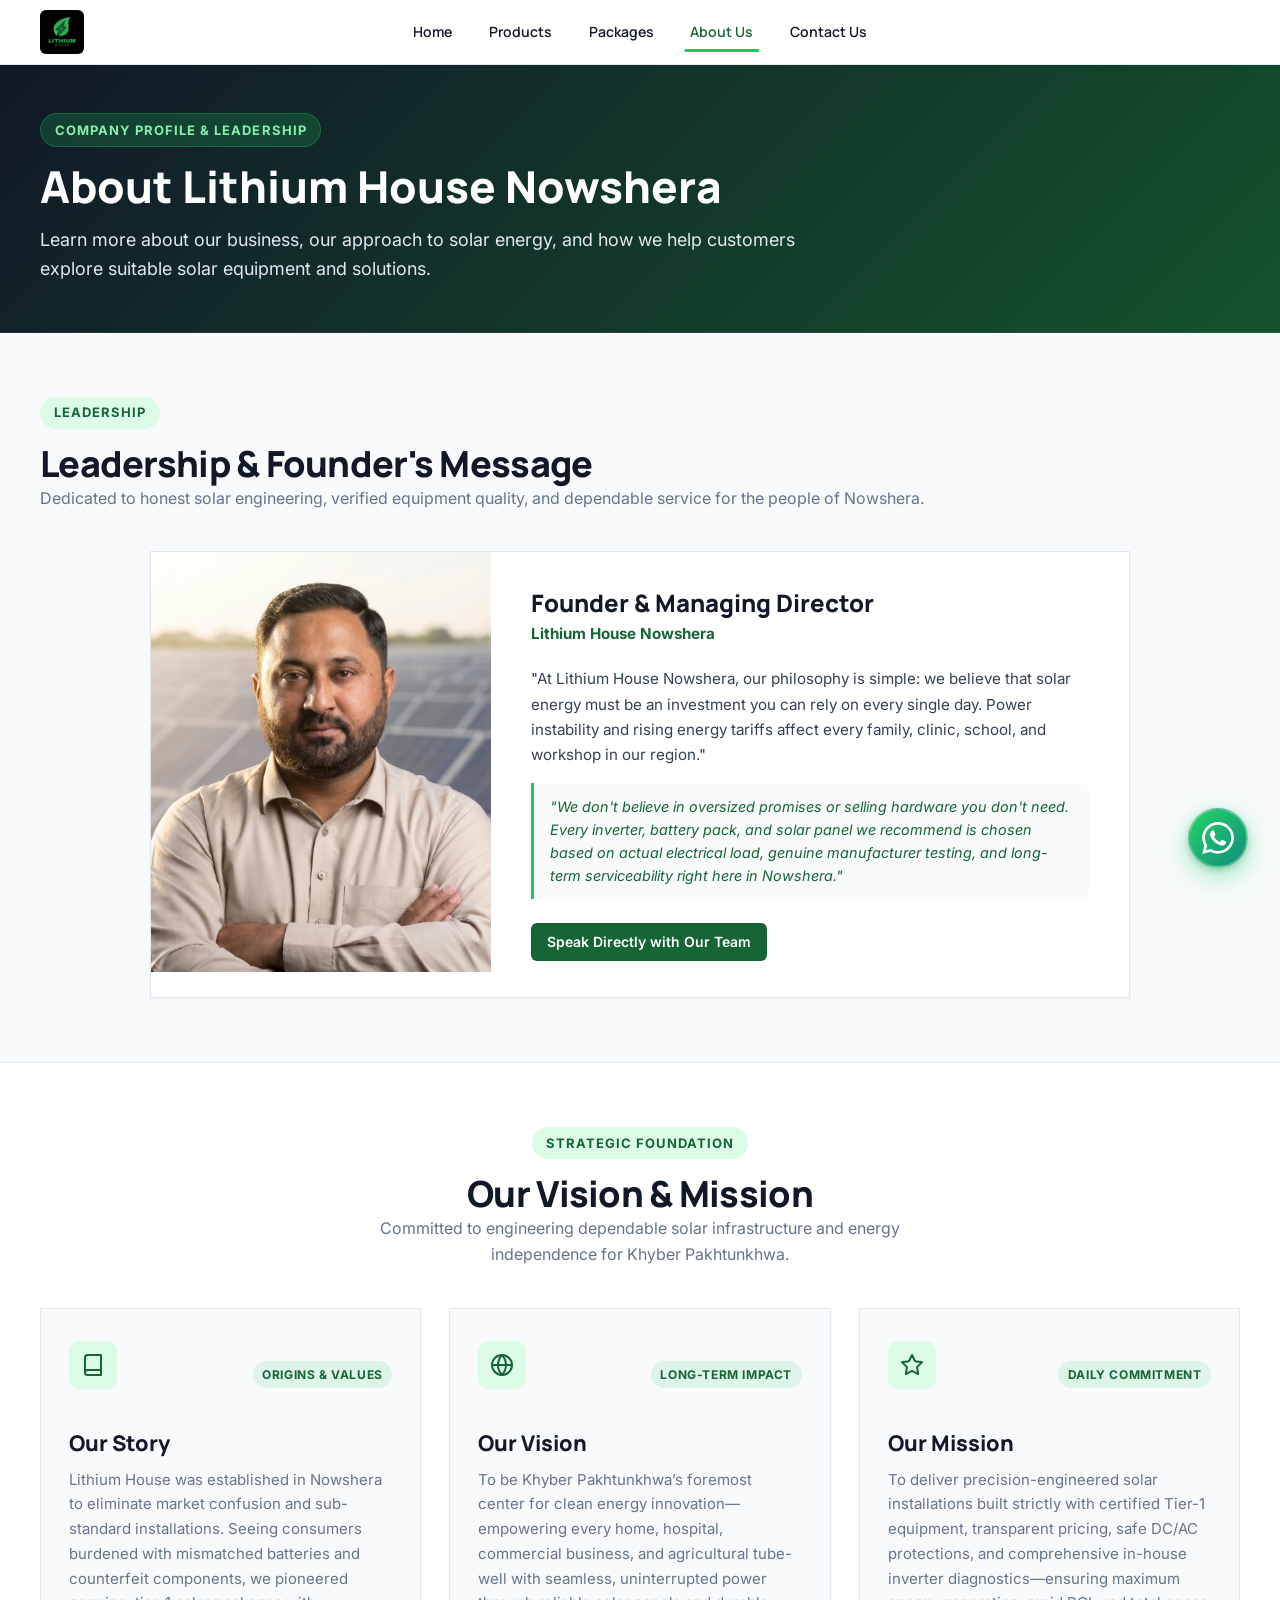
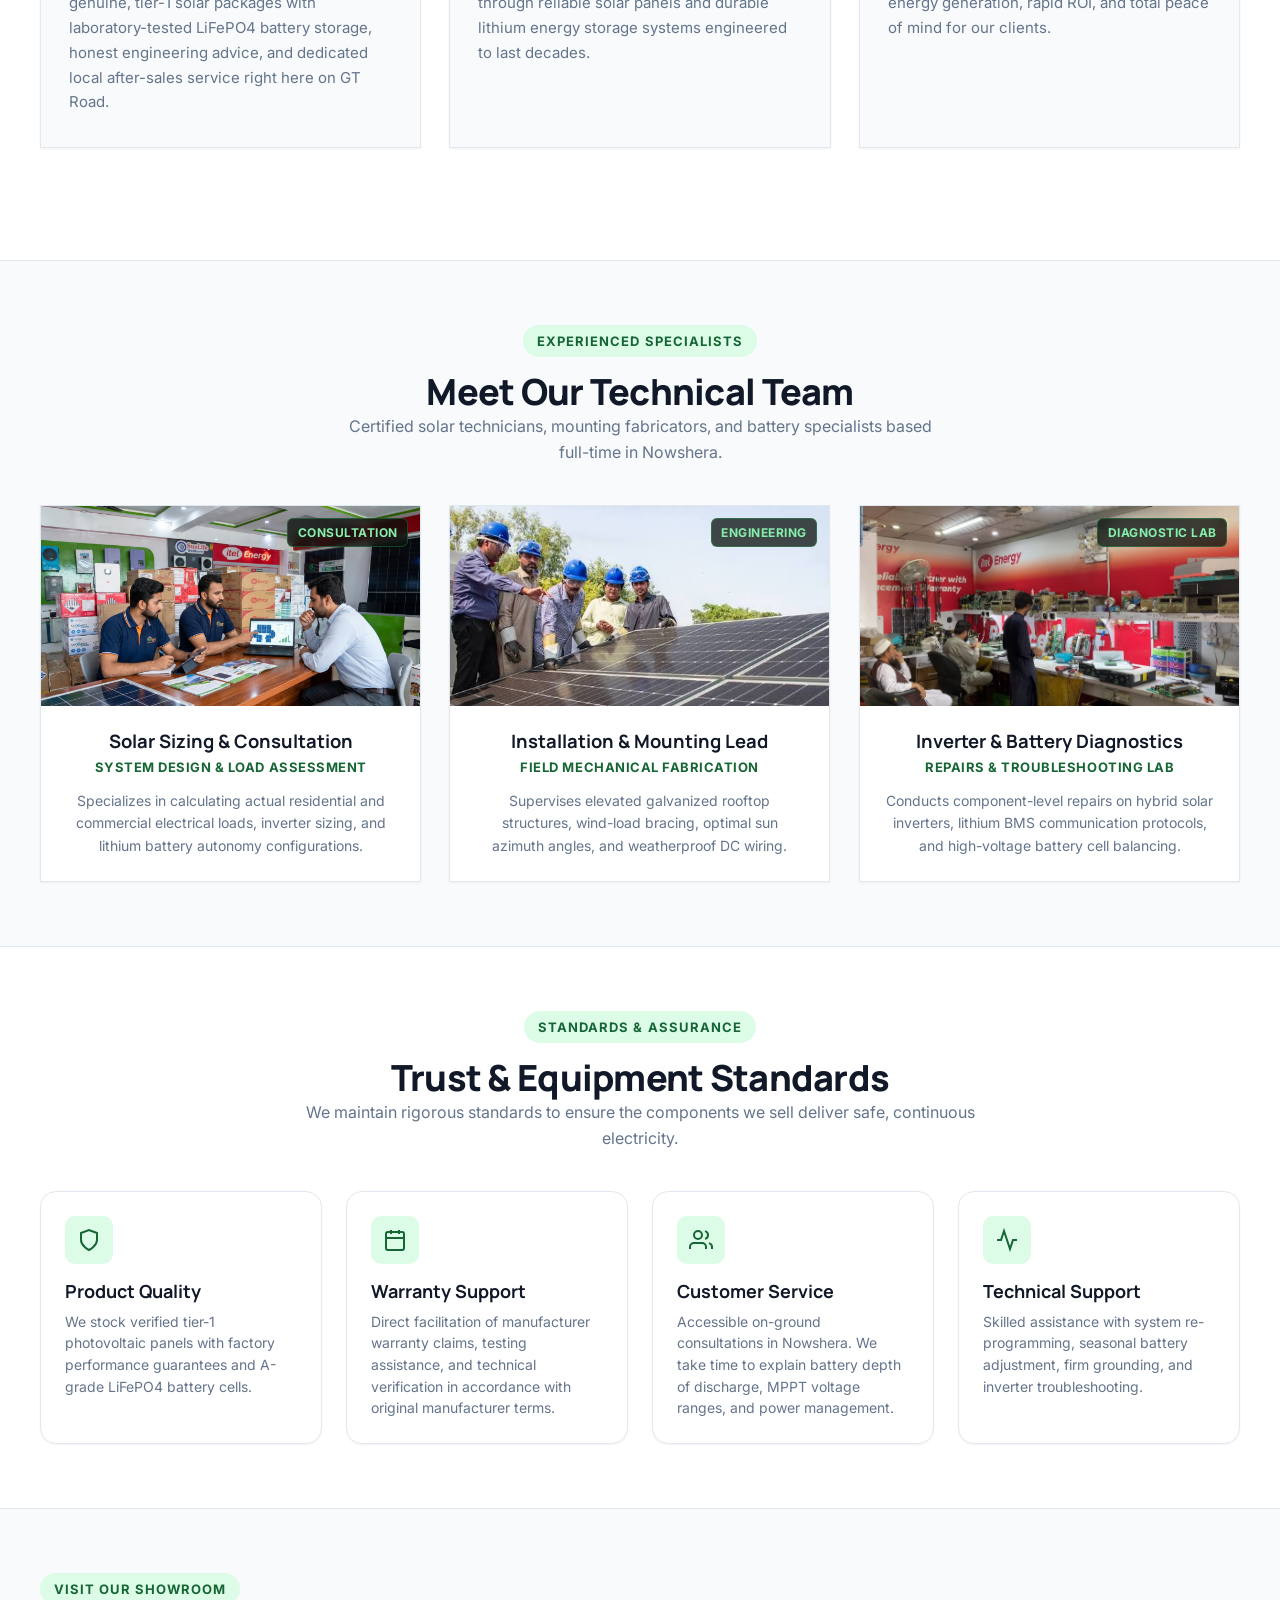
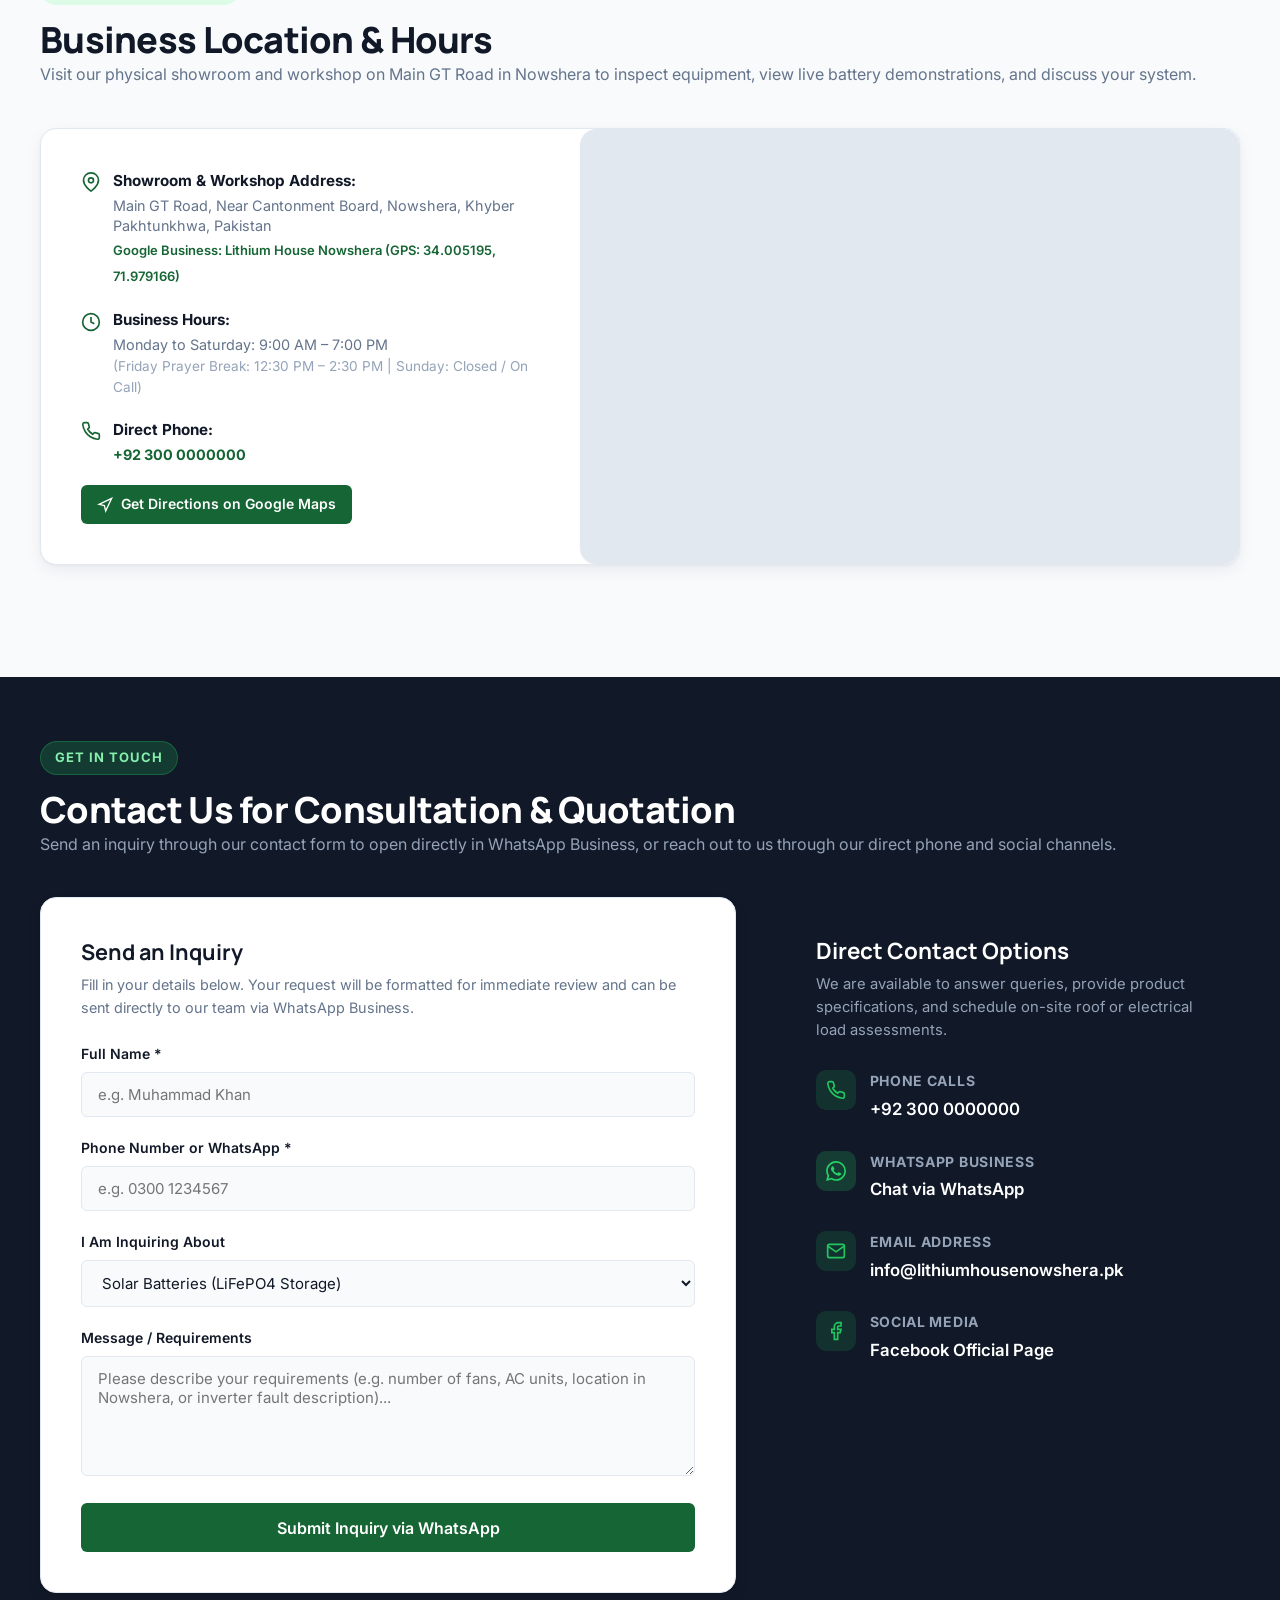
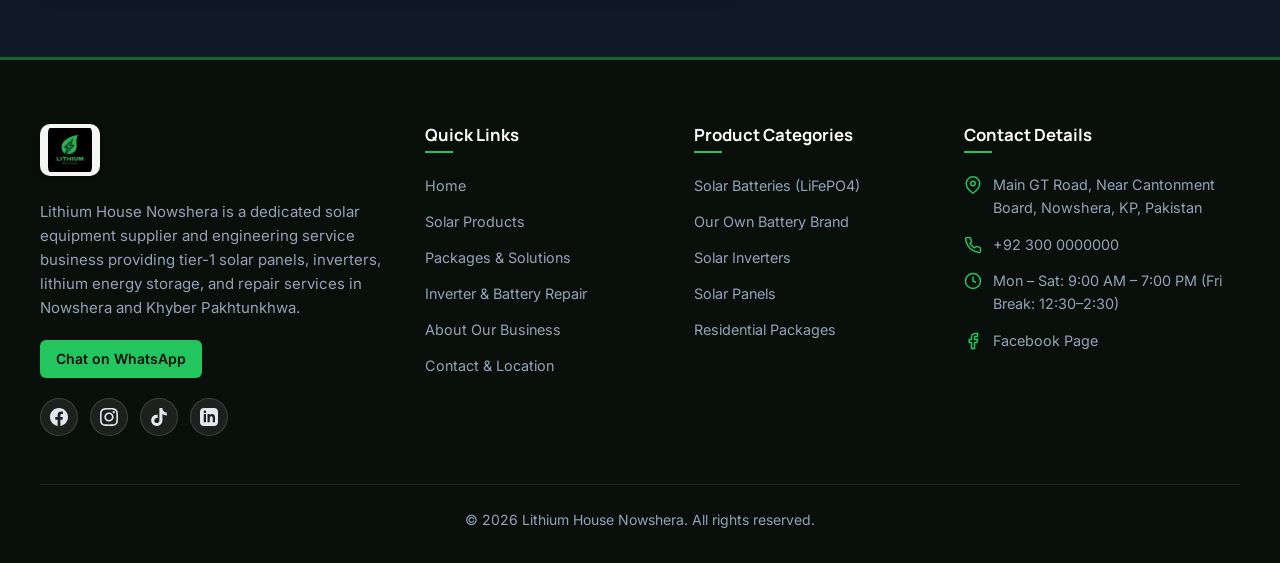
==== about.html @ 6a1ec2f8 "Initial commit: Lithium House Nowshera solar website" ====
<!DOCTYPE html>
<html lang="en">
<head>
  <meta charset="UTF-8">
  <meta name="viewport" content="width=device-width, initial-scale=1.0">
  <title>About Us & Contact — Lithium House Nowshera</title>
  <meta name="description" content="Learn about Lithium House Nowshera, our mission, warranty support, GT Road location, and direct WhatsApp contact for solar consultations.">
  <link rel="stylesheet" href="css/style.css">
</head>
<body>
  <a href="#main-content" class="skip-link">Skip to main content</a>

  <!-- Shared Header -->
  <header class="site-header" role="banner">
    <div class="container header-inner">
      <a href="index.html" class="brand-logo" aria-label="Lithium House Nowshera — Homepage">
        <img src="images/logo.jpeg" alt="Lithium House Nowshera Logo" class="brand-logo-img" width="180" height="44">
      </a>

      <nav class="site-nav" aria-label="Main Navigation">
        <ul class="nav-menu">
          <li><a href="index.html" class="nav-link">Home</a></li>
          <li><a href="products.html" class="nav-link">Products</a></li>
          <li><a href="packages.html" class="nav-link">Packages</a></li>
          <li><a href="about.html" class="nav-link active">About Us</a></li>
          <li><a href="#contact" class="nav-link">Contact Us</a></li>
        </ul>
      </nav>

      <div class="header-actions">
        <button type="button" class="mobile-nav-toggle" aria-label="Toggle navigation menu" aria-expanded="false">
          <svg viewBox="0 0 24 24" fill="none" stroke="currentColor" stroke-width="2" stroke-linecap="round" stroke-linejoin="round" aria-hidden="true">
            <line x1="3" y1="12" x2="21" y2="12"></line>
            <line x1="3" y1="6" x2="21" y2="6"></line>
            <line x1="3" y1="18" x2="21" y2="18"></line>
          </svg>
        </button>
      </div>
    </div>
  </header>

  <main id="main-content">
<!-- Section 1: About Us Hero -->
    <section class="page-banner" aria-labelledby="about-page-title">
      <div class="container">
        <div class="page-banner-inner">
          <div class="section-badge" style="background-color: rgba(34,197,94,0.2); color: #86EFAC; border: 1px solid rgba(34,197,94,0.3);">
            Company Profile & Leadership
          </div>
          <h1 id="about-page-title" class="page-banner-title">About Lithium House Nowshera</h1>
          <p class="page-banner-desc">
            Learn more about our business, our approach to solar energy, and how we help customers explore suitable solar equipment and solutions.
          </p>
        </div>
      </div>
    </section>

    <!-- Section 2: Founder and Leadership -->
    <section class="section" aria-labelledby="leadership-heading">
      <div class="container">
        <div class="section-header">
          <div class="section-badge">Leadership</div>
          <h2 id="leadership-heading" class="text-section-title">Leadership & Founder's Message</h2>
          <p class="text-secondary">Dedicated to honest solar engineering, verified equipment quality, and dependable service for the people of Nowshera.</p>
        </div>

        <div class="founder-section">
          <div class="founder-grid">
            <div class="founder-media">
              <img src="images/M_Javed.jpeg" alt="">
            </div>
            <div class="founder-content">
              <h3 class="founder-name">Founder & Managing Director</h3>
              <div class="founder-role">Lithium House Nowshera</div>
              <p class="founder-message">
                "At Lithium House Nowshera, our philosophy is simple: we believe that solar energy must be an investment you can rely on every single day. Power instability and rising energy tariffs affect every family, clinic, school, and workshop in our region."
              </p>
              <div class="founder-quote">
                "We don't believe in oversized promises or selling hardware you don't need. Every inverter, battery pack, and solar panel we recommend is chosen based on actual electrical load, genuine manufacturer testing, and long-term serviceability right here in Nowshera."
              </div>
              <div style="margin-top: 1.5rem;">
                <a href="https://wa.me/923000000000" class="btn btn-brand btn-sm" data-wa-type="general">
                  Speak Directly with Our Team
                </a>
              </div>
            </div>
          </div>
        </div>
      </div>
    </section>

    <!-- Section 3: Company Story, Vision, and Mission (Professional Grid) -->
    <section class="section svm-section" aria-labelledby="story-heading">
      <div class="container">
        <div class="section-header text-center">
          <div class="section-badge">Strategic Foundation</div>
          <h2 id="story-heading" class="text-section-title">Our Vision &amp; Mission</h2>
          <p class="text-secondary max-w-prose mx-auto">Committed to engineering dependable solar infrastructure and energy independence for Khyber Pakhtunkhwa.</p>
        </div>

        <div class="svm-grid">
          <!-- Story -->
          <article class="svm-card">
            <div class="svm-card-header">
              <div class="svm-card-icon" aria-hidden="true">
                <svg viewBox="0 0 24 24" fill="none" stroke="currentColor" stroke-width="2" stroke-linecap="round" stroke-linejoin="round"><path d="M4 19.5A2.5 2.5 0 0 1 6.5 17H20"></path><path d="M6.5 2H20v20H6.5A2.5 2.5 0 0 1 4 19.5v-15A2.5 2.5 0 0 1 6.5 2z"></path></svg>
              </div>
              <span class="svm-tag">Origins &amp; Values</span>
            </div>
            <h3 class="svm-card-title">Our Story</h3>
            <p class="svm-card-text">
              Lithium House was established in Nowshera to eliminate market confusion and sub-standard installations. Seeing consumers burdened with mismatched batteries and counterfeit components, we pioneered genuine, tier-1 solar packages with laboratory-tested LiFePO4 battery storage, honest engineering advice, and dedicated local after-sales service right here on GT Road.
            </p>
          </article>

          <!-- Vision -->
          <article class="svm-card">
            <div class="svm-card-header">
              <div class="svm-card-icon" aria-hidden="true">
                <svg viewBox="0 0 24 24" fill="none" stroke="currentColor" stroke-width="2" stroke-linecap="round" stroke-linejoin="round"><circle cx="12" cy="12" r="10"></circle><line x1="2" y1="12" x2="22" y2="12"></line><path d="M12 2a15.3 15.3 0 0 1 4 10 15.3 15.3 0 0 1-4 10 15.3 15.3 0 0 1-4-10 15.3 15.3 0 0 1 4-10z"></path></svg>
              </div>
              <span class="svm-tag">Long-Term Impact</span>
            </div>
            <h3 class="svm-card-title">Our Vision</h3>
            <p class="svm-card-text">
              To be Khyber Pakhtunkhwa’s foremost center for clean energy innovation—empowering every home, hospital, commercial business, and agricultural tube-well with seamless, uninterrupted power through reliable solar panels and durable lithium energy storage systems engineered to last decades.
            </p>
          </article>

          <!-- Mission -->
          <article class="svm-card">
            <div class="svm-card-header">
              <div class="svm-card-icon" aria-hidden="true">
                <svg viewBox="0 0 24 24" fill="none" stroke="currentColor" stroke-width="2" stroke-linecap="round" stroke-linejoin="round"><polygon points="12 2 15.09 8.26 22 9.27 17 14.14 18.18 21.02 12 17.77 5.82 21.02 7 14.14 2 9.27 8.91 8.26 12 2"></polygon></svg>
              </div>
              <span class="svm-tag">Daily Commitment</span>
            </div>
            <h3 class="svm-card-title">Our Mission</h3>
            <p class="svm-card-text">
              To deliver precision-engineered solar installations built strictly with certified Tier-1 equipment, transparent pricing, safe DC/AC protections, and comprehensive in-house inverter diagnostics—ensuring maximum energy generation, rapid ROI, and total peace of mind for our clients.
            </p>
          </article>
        </div>
      </div>
    </section>

    <!-- Section 4: Team (With Real Team & Field Imagery) -->
    <section class="section" style="background-color: var(--color-light-bg);" aria-labelledby="team-heading">
      <div class="container">
        <div class="section-header text-center">
          <div class="section-badge">Experienced Specialists</div>
          <h2 id="team-heading" class="text-section-title">Meet Our Technical Team</h2>
          <p class="text-secondary max-w-prose mx-auto">Certified solar technicians, mounting fabricators, and battery specialists based full-time in Nowshera.</p>
        </div>

        <div class="team-grid">
          <!-- Team Member 1 -->
          <article class="team-card">
            <div class="team-media-wrapper">
              <img src="images/consultation.jpeg" alt="">
              <span class="team-badge">Consultation</span>
            </div>
            <div class="team-card-body">
              <h3 class="team-card-name">Solar Sizing &amp; Consultation</h3>
              <div class="team-card-role">System Design &amp; Load Assessment</div>
              <p class="team-card-desc">Specializes in calculating actual residential and commercial electrical loads, inverter sizing, and lithium battery autonomy configurations.</p>
            </div>
          </article>

          <!-- Team Member 2 -->
          <article class="team-card">
            <div class="team-media-wrapper">
              <img src="images/install-team.jpg" alt="">
              <span class="team-badge">Engineering</span>
            </div>
            <div class="team-card-body">
              <h3 class="team-card-name">Installation &amp; Mounting Lead</h3>
              <div class="team-card-role">Field Mechanical Fabrication</div>
              <p class="team-card-desc">Supervises elevated galvanized rooftop structures, wind-load bracing, optimal sun azimuth angles, and weatherproof DC wiring.</p>
            </div>
          </article>

          <!-- Team Member 3 -->
          <article class="team-card">
            <div class="team-media-wrapper">
              <img src="images/repair-2.jpeg" alt="">
              <span class="team-badge">Diagnostic Lab</span>
            </div>
            <div class="team-card-body">
              <h3 class="team-card-name">Inverter &amp; Battery Diagnostics</h3>
              <div class="team-card-role">Repairs &amp; Troubleshooting Lab</div>
              <p class="team-card-desc">Conducts component-level repairs on hybrid solar inverters, lithium BMS communication protocols, and high-voltage battery cell balancing.</p>
            </div>
          </article>
        </div>
      </div>
    </section>

    <!-- Section 5: Trust and Certifications -->
    <section class="section" style="background-color: var(--color-white); border-top: 1px solid var(--color-border); border-bottom: 1px solid var(--color-border);" aria-labelledby="trust-heading">
      <div class="container">
        <div class="section-header text-center">
          <div class="section-badge">Standards & Assurance</div>
          <h2 id="trust-heading" class="text-section-title">Trust & Equipment Standards</h2>
          <p class="text-secondary">We maintain rigorous standards to ensure the components we sell deliver safe, continuous electricity.</p>
        </div>

        <div class="trust-cards-grid">
          <div class="trust-card">
            <div class="trust-card-icon" aria-hidden="true">
              <svg viewBox="0 0 24 24" fill="none" stroke="currentColor" stroke-width="2"><path d="M12 22s8-4 8-10V5l-8-3-8 3v7c0 6 8 10 8 10z"></path></svg>
            </div>
            <h3 class="trust-card-title">Product Quality</h3>
            <p class="trust-card-desc">We stock verified tier-1 photovoltaic panels with factory performance guarantees and A-grade LiFePO4 battery cells.</p>
          </div>

          <div class="trust-card">
            <div class="trust-card-icon" aria-hidden="true">
              <svg viewBox="0 0 24 24" fill="none" stroke="currentColor" stroke-width="2"><rect x="3" y="4" width="18" height="18" rx="2" ry="2"></rect><line x1="16" y1="2" x2="16" y2="6"></line><line x1="8" y1="2" x2="8" y2="6"></line><line x1="3" y1="10" x2="21" y2="10"></line></svg>
            </div>
            <h3 class="trust-card-title">Warranty Support</h3>
            <p class="trust-card-desc">Direct facilitation of manufacturer warranty claims, testing assistance, and technical verification in accordance with original manufacturer terms.</p>
          </div>

          <div class="trust-card">
            <div class="trust-card-icon" aria-hidden="true">
              <svg viewBox="0 0 24 24" fill="none" stroke="currentColor" stroke-width="2"><path d="M17 21v-2a4 4 0 0 0-4-4H5a4 4 0 0 0-4 4v2"></path><circle cx="9" cy="7" r="4"></circle><path d="M23 21v-2a4 4 0 0 0-3-3.87"></path><path d="M16 3.13a4 4 0 0 1 0 7.75"></path></svg>
            </div>
            <h3 class="trust-card-title">Customer Service</h3>
            <p class="trust-card-desc">Accessible on-ground consultations in Nowshera. We take time to explain battery depth of discharge, MPPT voltage ranges, and power management.</p>
          </div>

          <div class="trust-card">
            <div class="trust-card-icon" aria-hidden="true">
              <svg viewBox="0 0 24 24" fill="none" stroke="currentColor" stroke-width="2"><polyline points="22 12 18 12 15 21 9 3 6 12 2 12"></polyline></svg>
            </div>
            <h3 class="trust-card-title">Technical Support</h3>
            <p class="trust-card-desc">Skilled assistance with system re-programming, seasonal battery adjustment, firm grounding, and inverter troubleshooting.</p>
          </div>
        </div>
      </div>
    </section>

    <!-- Section 6: Business Location (Two-Column Layout with Exact Coordinates) -->
    <section class="section" aria-labelledby="location-heading">
      <div class="container">
        <div class="section-header">
          <div class="section-badge">Visit Our Showroom</div>
          <h2 id="location-heading" class="text-section-title">Business Location &amp; Hours</h2>
          <p class="text-secondary">Visit our physical showroom and workshop on Main GT Road in Nowshera to inspect equipment, view live battery demonstrations, and discuss your system.</p>
        </div>

        <div class="location-section">
          <div class="location-grid">
            <div class="location-info">
              <div class="location-item">
                <svg viewBox="0 0 24 24" fill="none" stroke="currentColor" stroke-width="2" aria-hidden="true"><path d="M21 10c0 7-9 13-9 13s-9-6-9-13a9 9 0 0 1 18 0z"></path><circle cx="12" cy="10" r="3"></circle></svg>
                <div>
                  <strong>Showroom &amp; Workshop Address:</strong>
                  <p>Main GT Road, Near Cantonment Board, Nowshera, Khyber Pakhtunkhwa, Pakistan</p>
                  <span style="font-size:0.8125rem; color:var(--color-brand-green); font-weight:600;">Google Business: Lithium House Nowshera (GPS: 34.005195, 71.979166)</span>
                </div>
              </div>

              <div class="location-item">
                <svg viewBox="0 0 24 24" fill="none" stroke="currentColor" stroke-width="2" aria-hidden="true"><circle cx="12" cy="12" r="10"></circle><polyline points="12 6 12 12 16 14"></polyline></svg>
                <div>
                  <strong>Business Hours:</strong>
                  <p>Monday to Saturday: 9:00 AM – 7:00 PM<br><span style="font-size:0.85rem;color:var(--color-muted-text);">(Friday Prayer Break: 12:30 PM – 2:30 PM | Sunday: Closed / On Call)</span></p>
                </div>
              </div>

              <div class="location-item">
                <svg viewBox="0 0 24 24" fill="none" stroke="currentColor" stroke-width="2" aria-hidden="true"><path d="M22 16.92v3a2 2 0 0 1-2.18 2 19.79 19.79 0 0 1-8.63-3.07 19.5 19.5 0 0 1-6-6 19.79 19.79 0 0 1-3.07-8.67A2 2 0 0 1 4.11 2h3a2 2 0 0 1 2 1.72 12.84 12.84 0 0 0 .7 2.81 2 2 0 0 1-.45 2.11L8.09 9.91a16 16 0 0 0 6 6l1.27-1.27a2 2 0 0 1 2.11-.45 12.84 12.84 0 0 0 2.81.7A2 2 0 0 1 22 16.92z"></path></svg>
                <div>
                  <strong>Direct Phone:</strong>
                  <p><a href="tel:+923000000000" style="color:var(--color-brand-green);font-weight:700;">+92 300 0000000</a></p>
                </div>
              </div>

              <div>
                <a href="https://maps.app.goo.gl/WUBxp4S3CZqdrkW3A" target="_blank" rel="noopener noreferrer" class="btn btn-brand btn-sm">
                  <svg width="16" height="16" viewBox="0 0 24 24" fill="none" stroke="currentColor" stroke-width="2" aria-hidden="true"><polygon points="3 11 22 2 13 21 11 13 3 11"></polygon></svg>
                  Get Directions on Google Maps
                </a>
              </div>
            </div>

            <div class="location-map-container" aria-label=""Map location of Lithium House Nowshera, KP">
              <iframe
                title="Lithium House Nowshera Location Map"
                src="https://maps.google.com/maps?q=Lithium+house+nowshera&z=19&t=m&hl=en&output=embed"
                loading="lazy"
                referrerpolicy="no-referrer-when-downgrade">
              </iframe>
            </div>
          </div>
        </div>
      </div>
    </section>

    <!-- Section 7: Contact Form and Direct Contact (Two-Column Section) -->
    <section id="contact" class="section section-dark" aria-labelledby="contact-form-heading">
      <div class="container">
        <div class="section-header">
          <div class="section-badge">Get in Touch</div>
          <h2 id="contact-form-heading" class="text-section-title">Contact Us for Consultation & Quotation</h2>
          <p class="text-secondary">Send an inquiry through our contact form to open directly in WhatsApp Business, or reach out to us through our direct phone and social channels.</p>
        </div>

        <div class="contact-section-grid">
          <!-- Left: Contact Form -->
          <div class="contact-form-card" style="color: var(--color-deep-charcoal);">
            <h3 style="font-size: 1.35rem; margin-bottom: 0.5rem; color: var(--color-deep-charcoal);">Send an Inquiry</h3>
            <p style="font-size: 0.9rem; color: var(--color-secondary-text); margin-bottom: 1.5rem;">
              Fill in your details below. Your request will be formatted for immediate review and can be sent directly to our team via WhatsApp Business.
            </p>

            <form id="contact-inquiry-form" novalidate>
              <div class="form-group">
                <label for="contact-name" class="form-label">Full Name *</label>
                <input type="text" id="contact-name" name="name" class="form-input" placeholder="e.g. Muhammad Khan" required>
              </div>

              <div class="form-group">
                <label for="contact-phone" class="form-label">Phone Number or WhatsApp *</label>
                <input type="tel" id="contact-phone" name="contact" class="form-input" placeholder="e.g. 0300 1234567" required>
              </div>

              <div class="form-group">
                <label for="service-type" class="form-label">I Am Inquiring About</label>
                <select id="service-type" name="serviceType" class="form-select">
                  <option value="Solar Batteries (LiFePO4)">Solar Batteries (LiFePO4 Storage)</option>
                  <option value="Our Own Battery Brand">Our Own Battery Brand Inquiry</option>
                  <option value="Residential Solar Package">Residential Solar Package (3kW–10kW)</option>
                  <option value="Commercial Solar Package">Commercial Solar Package</option>
                  <option value="Agricultural Tube-Well System">Agricultural Solar Tube-Well</option>
                  <option value="Inverter & Battery Repair Assessment">Inverter or Battery Repair Assessment</option>
                  <option value="General Equipment Availability">General Solar Equipment / Accessories</option>
                </select>
              </div>

              <div class="form-group">
                <label for="contact-msg" class="form-label">Message / Requirements</label>
                <textarea id="contact-msg" name="message" class="form-textarea" placeholder="Please describe your requirements (e.g. number of fans, AC units, location in Nowshera, or inverter fault description)..."></textarea>
              </div>

              <button type="submit" class="btn btn-brand btn-block btn-lg">
                Submit Inquiry via WhatsApp
              </button>

              <div id="form-status-box" class="form-status-box" hidden></div>
            </form>
          </div>

          <!-- Right: Direct Contact Details -->
          <div class="contact-info-card">
            <div>
              <h3>Direct Contact Options</h3>
              <p style="color: #94A3B8; font-size: 0.925rem; line-height: 1.55;">
                We are available to answer queries, provide product specifications, and schedule on-site roof or electrical load assessments.
              </p>
            </div>

            <div class="direct-contact-item">
              <div class="direct-contact-icon" aria-hidden="true">
                <svg viewBox="0 0 24 24" fill="none" stroke="currentColor" stroke-width="2"><path d="M22 16.92v3a2 2 0 0 1-2.18 2 19.79 19.79 0 0 1-8.63-3.07 19.5 19.5 0 0 1-6-6 19.79 19.79 0 0 1-3.07-8.67A2 2 0 0 1 4.11 2h3a2 2 0 0 1 2 1.72 12.84 12.84 0 0 0 .7 2.81 2 2 0 0 1-.45 2.11L8.09 9.91a16 16 0 0 0 6 6l1.27-1.27a2 2 0 0 1 2.11-.45 12.84 12.84 0 0 0 2.81.7A2 2 0 0 1 22 16.92z"></path></svg>
              </div>
              <div class="direct-contact-text">
                <strong>Phone Calls</strong>
                <a href="tel:+923000000000">+92 300 0000000</a>
              </div>
            </div>

            <div class="direct-contact-item">
              <div class="direct-contact-icon" aria-hidden="true" style="background-color: rgba(37, 211, 102, 0.2); color: #25D366;">
                <svg viewBox="0 0 24 24" fill="currentColor"><path d="M17.472 14.382c-.297-.149-1.758-.867-2.03-.967-.273-.099-.471-.148-.67.15-.197.297-.767.966-.94 1.164-.173.199-.347.223-.644.075-.297-.15-1.255-.463-2.39-1.475-.883-.788-1.48-1.761-1.653-2.059-.173-.297-.018-.458.13-.606.134-.133.298-.347.446-.52.149-.174.198-.298.298-.497.099-.198.05-.371-.025-.52-.075-.149-.669-1.612-.916-2.207-.242-.579-.487-.5-.669-.51-.173-.008-.371-.01-.57-.01-.198 0-.52.074-.792.372-.272.297-1.04 1.016-1.04 2.479 0 1.462 1.065 2.875 1.213 3.074.149.198 2.096 3.2 5.077 4.487.709.306 1.262.489 1.694.625.712.227 1.36.195 1.871.118.571-.085 1.758-.719 2.006-1.413.248-.694.248-1.289.173-1.413-.074-.124-.272-.198-.57-.347m-5.421 7.403h-.004a9.87 9.87 0 01-5.031-1.378l-.361-.214-3.741.982.998-3.648-.235-.374a9.86 9.86 0 01-1.51-5.26c.001-5.45 4.436-9.884 9.888-9.884 2.64 0 5.122 1.03 6.988 2.898a9.825 9.825 0 012.893 6.994c-.003 5.45-4.437 9.886-9.886 9.886m8.413-18.297A11.815 11.815 0 0012.05 0C5.495 0 .16 5.335.157 11.892c0 2.096.547 4.142 1.588 5.945L.057 24l6.305-1.654a11.882 11.882 0 005.683 1.448h.005c6.554 0 11.89-5.335 11.893-11.893a11.821 11.821 0 00-3.48-8.413z"/></svg>
              </div>
              <div class="direct-contact-text">
                <strong>WhatsApp Business</strong>
                <a href="https://wa.me/923000000000" target="_blank" rel="noopener noreferrer">Chat via WhatsApp</a>
              </div>
            </div>

            <div class="direct-contact-item">
              <div class="direct-contact-icon" aria-hidden="true">
                <svg viewBox="0 0 24 24" fill="none" stroke="currentColor" stroke-width="2"><path d="M4 4h16c1.1 0 2 .9 2 2v12c0 1.1-.9 2-2 2H4c-1.1 0-2-.9-2-2V6c0-1.1.9-2 2-2z"></path><polyline points="22,6 12,13 2,6"></polyline></svg>
              </div>
              <div class="direct-contact-text">
                <strong>Email Address</strong>
                <a href="mailto:info@lithiumhousenowshera.pk">info@lithiumhousenowshera.pk</a>
              </div>
            </div>

            <div class="direct-contact-item">
              <div class="direct-contact-icon" aria-hidden="true">
                <svg viewBox="0 0 24 24" fill="none" stroke="currentColor" stroke-width="2"><path d="M18 2h-3a5 5 0 0 0-5 5v3H7v4h3v8h4v-8h3l1-4h-4V7a1 1 0 0 1 1-1h3z"></path></svg>
              </div>
              <div class="direct-contact-text">
                <strong>Social Media</strong>
                <a href="https://www.facebook.com/Lithium.House.Nowshera/" target="_blank" rel="noopener noreferrer">Facebook Official Page</a>
              </div>
            </div>
          </div>
        </div>
      </div>
    </section>
  </main>

<!-- Shared Footer -->
  <footer class="site-footer" role="contentinfo">
    <div class="container">
      <div class="footer-grid">
        <div class="footer-brand">
          <a href="index.html" aria-label="Lithium House Nowshera"><img src="images/logo.jpeg" alt="Lithium House Nowshera Logo" class="footer-logo-img" width="190" height="52"></a>
          <p>
            Lithium House Nowshera is a dedicated solar equipment supplier and engineering service business providing tier-1 solar panels, inverters, lithium energy storage, and repair services in Nowshera and Khyber Pakhtunkhwa.
          </p>
          <a href="https://wa.me/923000000000?text=Assalam-o-Alaikum%20Lithium%20House%20Nowshera" target="_blank" rel="noopener noreferrer" class="btn btn-primary btn-sm" data-wa-type="general">
            Chat on WhatsApp
          </a>
        
          <!-- Social Media Profiles -->
          <ul class="footer-social-links" aria-label="Lithium House Social Media Profiles">
            <li>
              <a href="https://www.facebook.com/Lithium.House.Nowshera/" target="_blank" rel="noopener noreferrer" class="footer-social-link" aria-label="Follow Lithium House Nowshera on Facebook">
                <svg viewBox="0 0 24 24" aria-hidden="true"><path d="M24 12.073c0-6.627-5.373-12-12-12s-12 5.373-12 12c0 5.99 4.388 10.954 10.125 11.854v-8.385H7.078v-3.47h3.047V9.43c0-3.007 1.792-4.669 4.533-4.669 1.312 0 2.686.235 2.686.235v2.953H15.83c-1.491 0-1.956.925-1.956 1.874v2.25h3.328l-.532 3.47h-2.796v8.385C19.612 23.027 24 18.062 24 12.073z"/></svg>
              </a>
            </li>
            <li>
              <a href="https://www.instagram.com/lithiumhouse.pk/" target="_blank" rel="noopener noreferrer" class="footer-social-link" aria-label="Follow Lithium House Nowshera on Instagram">
                <svg viewBox="0 0 24 24" aria-hidden="true"><path d="M12 2.163c3.204 0 3.584.012 4.85.07 3.252.148 4.771 1.691 4.919 4.919.058 1.265.069 1.645.069 4.849 0 3.205-.012 3.584-.069 4.849-.149 3.225-1.664 4.771-4.919 4.919-1.266.058-1.644.07-4.85.07-3.204 0-3.584-.012-4.849-.07-3.26-.149-4.771-1.699-4.919-4.92-.058-1.265-.07-1.644-.07-4.849 0-3.204.013-3.583.07-4.849.149-3.227 1.664-4.771 4.919-4.919 1.266-.057 1.645-.069 4.849-.069zm0-2.163c-3.259 0-3.667.014-4.947.072-4.358.2-6.78 2.618-6.98 6.98-.059 1.281-.073 1.689-.073 4.948 0 3.259.014 3.668.072 4.948.2 4.358 2.618 6.78 6.98 6.98 1.281.058 1.689.072 4.948.072 3.259 0 3.668-.014 4.948-.072 4.354-.2 6.782-2.618 6.979-6.98.059-1.28.073-1.689.073-4.948 0-3.259-.014-3.667-.072-4.947-.196-4.354-2.617-6.78-6.979-6.98-1.281-.059-1.69-.073-4.949-.073zm0 5.838c-3.403 0-6.162 2.759-6.162 6.162s2.759 6.163 6.162 6.163 6.162-2.759 6.162-6.163c0-3.403-2.759-6.162-6.162-6.162zm0 10.162c-2.209 0-4-1.79-4-4 0-2.209 1.791-4 4-4s4 1.791 4 4c0 2.21-1.791 4-4 4zm6.406-11.845c-.796 0-1.441.645-1.441 1.44s.645 1.44 1.441 1.44c.795 0 1.439-.645 1.439-1.44s-.644-1.44-1.439-1.44z"/></svg>
              </a>
            </li>
            <li>
              <a href="https://www.tiktok.com/@lithiumhouse" target="_blank" rel="noopener noreferrer" class="footer-social-link" aria-label="Follow Lithium House Nowshera on TikTok">
                <svg viewBox="0 0 24 24" aria-hidden="true"><path d="M12.525.02c1.31-.02 2.61-.01 3.91-.02.08 1.53.63 3.09 1.75 4.17 1.12 1.11 2.7 1.62 4.24 1.79v4.03c-1.44-.05-2.89-.35-4.2-.97-.57-.26-1.1-.59-1.62-.93-.01 2.92.01 5.84-.02 8.75-.08 1.4-.54 2.79-1.35 3.94-1.31 1.92-3.58 3.17-5.91 3.21-1.43.08-2.86-.31-4.08-1.03-2.02-1.19-3.44-3.37-3.65-5.71-.02-.5-.03-1-.01-1.49.18-1.9 1.12-3.72 2.58-4.96 1.66-1.44 3.98-2.13 6.15-1.72.02 1.48-.04 2.96-.04 4.44-.99-.32-2.15-.23-3.02.37-.63.41-1.11 1.04-1.36 1.75-.21.51-.24 1.07-.14 1.61.24 1.64 1.82 3.02 3.5 2.87 1.12-.01 2.19-.66 2.77-1.61.19-.33.4-.67.41-1.06.1-1.79.06-3.57.07-5.36.01-4.03-.01-8.05.02-12.07z"/></svg>
              </a>
            </li>
            <li>
              <a href="https://www.linkedin.com/company/lithium-house-nowshera/" target="_blank" rel="noopener noreferrer" class="footer-social-link" aria-label="Connect with Lithium House Nowshera on LinkedIn">
                <svg viewBox="0 0 24 24" aria-hidden="true"><path d="M19 0h-14c-2.761 0-5 2.239-5 5v14c0 2.761 2.239 5 5 5h14c2.762 0 5-2.239 5-5v-14c0-2.761-2.238-5-5-5zm-11 19h-3v-11h3v11zm-1.5-12.268c-.966 0-1.75-.79-1.75-1.764s.784-1.764 1.75-1.764 1.75.79 1.75 1.764-.783 1.764-1.75 1.764zm13.5 12.268h-3v-5.604c0-3.368-4-3.113-4 0v5.604h-3v-11h3v1.765c1.396-2.586 7-2.777 7 2.476v6.759z"/></svg>
              </a>
            </li>
          </ul>
        </div>

        <div>
          <h4 class="footer-heading">Quick Links</h4>
          <ul class="footer-links">
            <li><a href="index.html">Home</a></li>
            <li><a href="products.html">Solar Products</a></li>
            <li><a href="packages.html">Packages & Solutions</a></li>
            <li><a href="packages.html#repair-services">Inverter & Battery Repair</a></li>
            <li><a href="about.html">About Our Business</a></li>
            <li><a href="#contact">Contact & Location</a></li>
          </ul>
        </div>

        <div>
          <h4 class="footer-heading">Product Categories</h4>
          <ul class="footer-links">
            <li><a href="products.html#batteries">Solar Batteries (LiFePO4)</a></li>
            <li><a href="products.html#own-brand">Our Own Battery Brand</a></li>
            <li><a href="products.html#inverters">Solar Inverters</a></li>
            <li><a href="products.html#panels">Solar Panels</a></li>
                        <li><a href="packages.html#residential">Residential Packages</a></li>
          </ul>
        </div>

        <div>
          <h4 class="footer-heading">Contact Details</h4>
          <ul class="footer-contact-list">
            <li class="footer-contact-item">
              <svg viewBox="0 0 24 24" fill="none" stroke="currentColor" stroke-width="2" aria-hidden="true"><path d="M21 10c0 7-9 13-9 13s-9-6-9-13a9 9 0 0 1 18 0z"></path><circle cx="12" cy="10" r="3"></circle></svg>
              <span>Main GT Road, Near Cantonment Board, Nowshera, KP, Pakistan</span>
            </li>
            <li class="footer-contact-item">
              <svg viewBox="0 0 24 24" fill="none" stroke="currentColor" stroke-width="2" aria-hidden="true"><path d="M22 16.92v3a2 2 0 0 1-2.18 2 19.79 19.79 0 0 1-8.63-3.07 19.5 19.5 0 0 1-6-6 19.79 19.79 0 0 1-3.07-8.67A2 2 0 0 1 4.11 2h3a2 2 0 0 1 2 1.72 12.84 12.84 0 0 0 .7 2.81 2 2 0 0 1-.45 2.11L8.09 9.91a16 16 0 0 0 6 6l1.27-1.27a2 2 0 0 1 2.11-.45 12.84 12.84 0 0 0 2.81.7A2 2 0 0 1 22 16.92z"></path></svg>
              <a href="tel:+923000000000">+92 300 0000000</a>
            </li>
            <li class="footer-contact-item">
              <svg viewBox="0 0 24 24" fill="none" stroke="currentColor" stroke-width="2" aria-hidden="true"><circle cx="12" cy="12" r="10"></circle><polyline points="12 6 12 12 16 14"></polyline></svg>
              <span>Mon – Sat: 9:00 AM – 7:00 PM (Fri Break: 12:30–2:30)</span>
            </li>
            <li class="footer-contact-item">
              <svg viewBox="0 0 24 24" fill="none" stroke="currentColor" stroke-width="2" aria-hidden="true"><path d="M18 2h-3a5 5 0 0 0-5 5v3H7v4h3v8h4v-8h3l1-4h-4V7a1 1 0 0 1 1-1h3z"></path></svg>
              <a href="https://www.facebook.com/Lithium.House.Nowshera/" target="_blank" rel="noopener noreferrer">Facebook Page</a>
            </li>
          </ul>
        </div>
      </div>

      <div class="footer-bottom">
        <p>&copy; 2026 Lithium House Nowshera. All rights reserved.</p>
      </div>
    </div>
  </footer>

  <!-- Floating WhatsApp Quick Button -->
  <a href="https://wa.me/923000000000" class="floating-whatsapp-btn" target="_blank" rel="noopener noreferrer" aria-label="Direct WhatsApp message to Lithium House Nowshera">
    <svg viewBox="0 0 24 24" aria-hidden="true"><path d="M17.472 14.382c-.297-.149-1.758-.867-2.03-.967-.273-.099-.471-.148-.67.15-.197.297-.767.966-.94 1.164-.173.199-.347.223-.644.075-.297-.15-1.255-.463-2.39-1.475-.883-.788-1.48-1.761-1.653-2.059-.173-.297-.018-.458.13-.606.134-.133.298-.347.446-.52.149-.174.198-.298.298-.497.099-.198.05-.371-.025-.52-.075-.149-.669-1.612-.916-2.207-.242-.579-.487-.5-.669-.51-.173-.008-.371-.01-.57-.01-.198 0-.52.074-.792.372-.272.297-1.04 1.016-1.04 2.479 0 1.462 1.065 2.875 1.213 3.074.149.198 2.096 3.2 5.077 4.487.709.306 1.262.489 1.694.625.712.227 1.36.195 1.871.118.571-.085 1.758-.719 2.006-1.413.248-.694.248-1.289.173-1.413-.074-.124-.272-.198-.57-.347m-5.421 7.403h-.004a9.87 9.87 0 01-5.031-1.378l-.361-.214-3.741.982.998-3.648-.235-.374a9.86 9.86 0 01-1.51-5.26c.001-5.45 4.436-9.884 9.888-9.884 2.64 0 5.122 1.03 6.988 2.898a9.825 9.825 0 012.893 6.994c-.003 5.45-4.437 9.886-9.886 9.886m8.413-18.297A11.815 11.815 0 0012.05 0C5.495 0 .16 5.335.157 11.892c0 2.096.547 4.142 1.588 5.945L.057 24l6.305-1.654a11.882 11.882 0 005.683 1.448h.005c6.554 0 11.89-5.335 11.893-11.893a11.821 11.821 0 00-3.48-8.413z"/></svg>
    <span>Chat with Us</span>
  </a>
<script src="js/main.js"></script>

</body>
</html>
---- css/style.css ----
/**
 * ============================================================================
 * Lithium House Nowshera — Master Design System (css/style.css)
 * Palette: Green and Black
 * Headings: Manrope | Body: Inter
 * ============================================================================
 */

@import url('https://fonts.googleapis.com/css2?family=Inter:wght@400;500;600;700&family=Manrope:wght@600;700;800&display=swap');

:root {
  /* Brand Green & Black Palette */
  --color-primary-dark-green: #14532D;
  --color-brand-green: #166534;
  --color-accent-green: #22C55E;
  --color-accent-green-hover: #16A34A;
  --color-accent-green-subtle: #DCFCE7;
  --color-deep-charcoal: #111827;
  --color-near-black: #090F0B;
  --color-white: #FFFFFF;
  --color-light-bg: #F8FAFC;
  --color-light-card-bg: #FFFFFF;
  --color-secondary-text: #64748B;
  --color-muted-text: #94A3B8;
  --color-border: #E2E8F0;
  --color-border-dark: #1E293B;

  /* Typography */
  --font-heading: 'Manrope', -apple-system, BlinkMacSystemFont, 'Segoe UI', Roboto, sans-serif;
  --font-body: 'Inter', -apple-system, BlinkMacSystemFont, 'Segoe UI', Roboto, sans-serif;

  /* Spacing Scale */
  --space-1: 0.25rem;
  --space-2: 0.5rem;
  --space-3: 0.75rem;
  --space-4: 1rem;
  --space-5: 1.25rem;
  --space-6: 1.5rem;
  --space-8: 2rem;
  --space-10: 2.5rem;
  --space-12: 3rem;
  --space-16: 4rem;
  --space-20: 5rem;

  /* Layout & Radii */
  --container-max: 1240px;
  --radius-sm: 6px;
  --radius-md: 10px;
  --radius-lg: 16px;
  --radius-full: 9999px;

  /* Transitions & Shadows */
  --transition-fast: 0.15s ease;
  --transition-normal: 0.25s ease;
  --shadow-sm: 0 1px 2px 0 rgba(0, 0, 0, 0.05);
  --shadow-md: 0 4px 6px -1px rgba(0, 0, 0, 0.08), 0 2px 4px -2px rgba(0, 0, 0, 0.04);
  --shadow-lg: 0 10px 15px -3px rgba(0, 0, 0, 0.09), 0 4px 6px -4px rgba(0, 0, 0, 0.05);
  --shadow-card: 0 1px 3px rgba(0, 0, 0, 0.04), 0 6px 16px rgba(17, 24, 39, 0.06);
}

/* Base Reset & Box Sizing */
*, *::before, *::after {
  box-sizing: border-box;
  margin: 0;
  padding: 0;
}

html {
  font-size: 16px;
  scroll-behavior: smooth;
  -webkit-text-size-adjust: 100%;
}

body {
  font-family: var(--font-body);
  color: var(--color-deep-charcoal);
  background-color: var(--color-light-bg);
  line-height: 1.6;
  text-rendering: optimizeLegibility;
  -webkit-font-smoothing: antialiased;
}

img, svg {
  display: block;
  max-width: 100%;
  height: auto;
}

a {
  color: inherit;
  text-decoration: none;
  transition: color var(--transition-fast);
}

button, input, select, textarea {
  font-family: inherit;
  font-size: inherit;
  color: inherit;
}

button {
  cursor: pointer;
  border: none;
  background: none;
}

/* Accessibility: Skip Link & Focus */
.skip-link {
  position: absolute;
  top: -100px;
  left: 1rem;
  background: var(--color-brand-green);
  color: var(--color-white);
  padding: 0.75rem 1.25rem;
  z-index: 9999;
  font-weight: 600;
  border-radius: var(--radius-sm);
  transition: top var(--transition-fast);
}
.skip-link:focus {
  top: 1rem;
}

:focus-visible {
  outline: 2.5px solid var(--color-accent-green);
  outline-offset: 3px;
}

/* Typography Hierarchy */
h1, h2, h3, h4, h5, h6 {
  font-family: var(--font-heading);
  color: var(--color-deep-charcoal);
  font-weight: 700;
  line-height: 1.25;
}

.text-hero-title {
  font-size: clamp(2rem, 4.5vw, 3.25rem);
  font-weight: 800;
  letter-spacing: -0.025em;
  line-height: 1.15;
}

.text-section-title {
  font-size: clamp(1.75rem, 3.2vw, 2.25rem);
  font-weight: 800;
  letter-spacing: -0.02em;
}

.text-card-title {
  font-size: 1.25rem;
  font-weight: 700;
  letter-spacing: -0.01em;
}

.text-lead {
  font-size: 1.125rem;
  line-height: 1.65;
  color: var(--color-secondary-text);
}

.text-secondary {
  color: var(--color-secondary-text);
}

.text-white {
  color: var(--color-white) !important;
}

/* Layout Utilities */
.container {
  width: 100%;
  max-width: var(--container-max);
  margin-left: auto;
  margin-right: auto;
  padding-left: 1.25rem;
  padding-right: 1.25rem;
}

.section {
  padding-top: var(--space-16);
  padding-bottom: var(--space-16);
}

.section-sm {
  padding-top: var(--space-10);
  padding-bottom: var(--space-10);
}

.section-dark {
  background-color: var(--color-deep-charcoal);
  color: var(--color-white);
}

.section-dark h1,
.section-dark h2,
.section-dark h3,
.section-dark h4 {
  color: var(--color-white);
}

.section-dark .text-secondary {
  color: #94A3B8;
}

.section-dark-green {
  background-color: var(--color-primary-dark-green);
  color: var(--color-white);
}

.section-dark-green h1,
.section-dark-green h2,
.section-dark-green h3,
.section-dark-green h4 {
  color: var(--color-white);
}

.section-header {
  margin-bottom: var(--space-10);
}

.section-header.text-center {
  text-align: center;
  max-width: 680px;
  margin-left: auto;
  margin-right: auto;
}

.section-badge {
  display: inline-flex;
  align-items: center;
  gap: 0.5rem;
  background-color: var(--color-accent-green-subtle);
  color: var(--color-brand-green);
  font-size: 0.8125rem;
  font-weight: 700;
  text-transform: uppercase;
  letter-spacing: 0.08em;
  padding: 0.35rem 0.85rem;
  border-radius: var(--radius-full);
  margin-bottom: 0.75rem;
}

.section-dark .section-badge,
.section-dark-green .section-badge {
  background-color: rgba(34, 197, 94, 0.2);
  color: #86EFAC;
  border: 1px solid rgba(34, 197, 94, 0.3);
}

/* Buttons */
.btn {
  display: inline-flex;
  align-items: center;
  justify-content: center;
  gap: 0.5rem;
  font-family: var(--font-body);
  font-weight: 600;
  font-size: 0.9375rem;
  padding: 0.75rem 1.4rem;
  border-radius: var(--radius-sm);
  transition: all var(--transition-fast);
  text-align: center;
  white-space: nowrap;
}

.btn-primary {
  background-color: var(--color-accent-green);
  color: var(--color-near-black);
}
.btn-primary:hover {
  background-color: var(--color-accent-green-hover);
  color: var(--color-white);
  box-shadow: 0 4px 12px rgba(34, 197, 94, 0.3);
}

.btn-brand {
  background-color: var(--color-brand-green);
  color: var(--color-white);
}
.btn-brand:hover {
  background-color: var(--color-primary-dark-green);
  color: var(--color-white);
}

.btn-secondary {
  background-color: var(--color-white);
  color: var(--color-deep-charcoal);
  border: 1px solid var(--color-border);
}
.btn-secondary:hover {
  background-color: #F1F5F9;
  border-color: #CBD5E1;
}

.btn-dark {
  background-color: var(--color-deep-charcoal);
  color: var(--color-white);
}
.btn-dark:hover {
  background-color: #1F2937;
}

.btn-outline-white {
  background-color: transparent;
  color: var(--color-white);
  border: 1.5px solid rgba(255, 255, 255, 0.5);
}
.btn-outline-white:hover {
  background-color: rgba(255, 255, 255, 0.1);
  border-color: var(--color-white);
}

.btn-sm {
  padding: 0.5rem 1rem;
  font-size: 0.875rem;
}

.btn-lg {
  padding: 0.9rem 1.75rem;
  font-size: 1rem;
}

.btn-block {
  display: flex;
  width: 100%;
}

/* Header & Site Navigation */
.site-header {
  position: sticky;
  top: 0;
  z-index: 1000;
  background-color: var(--color-white);
  border-bottom: 1px solid var(--color-border);
  box-shadow: 0 1px 4px rgba(0, 0, 0, 0.03);
  transition: all var(--transition-fast);
}

.header-inner {
  display: flex;
  align-items: center;
  justify-content: space-between;
  height: 58px;
}

.brand-logo {
  display: flex;
  align-items: center;
  gap: 0.75rem;
  text-decoration: none;
}

.brand-logo-img {
  height: 42px;
  width: auto;
  border-radius: var(--radius-sm);
}

.nav-menu {
  display: flex;
  align-items: center;
  gap: 1.75rem;
  list-style: none;
}

.nav-link {
  font-family: var(--font-heading);
  font-weight: 600;
  font-size: 0.9375rem;
  color: var(--color-deep-charcoal);
  padding: 0.4rem 0.2rem;
  position: relative;
}

.nav-link:hover {
  color: var(--color-brand-green);
}

.nav-link.active {
  color: var(--color-brand-green);
}

.nav-link.active::after {
  content: '';
  position: absolute;
  bottom: -2px;
  left: 0;
  right: 0;
  height: 2.5px;
  background-color: var(--color-accent-green);
  border-radius: var(--radius-full);
}

.header-actions {
  display: flex;
  align-items: center;
  gap: 1rem;
}

.mobile-nav-toggle {
  display: none;
  padding: 0.5rem;
  color: var(--color-deep-charcoal);
  border-radius: var(--radius-sm);
}

.mobile-nav-toggle svg {
  width: 26px;
  height: 26px;
}

/* Hero Section */
.hero-section {
  background-color: var(--color-light-bg);
  padding: var(--space-12) 0 var(--space-16);
  border-bottom: 1px solid var(--color-border);
}

.hero-grid {
  display: grid;
  grid-template-columns: 1.15fr 0.85fr;
  gap: var(--space-10);
  align-items: center;
}

.hero-content {
  display: flex;
  flex-direction: column;
  gap: 1.25rem;
}

.hero-cta-group {
  display: flex;
  flex-wrap: wrap;
  gap: 1rem;
  margin-top: 0.75rem;
}

.hero-image-wrapper {
  position: relative;
  border-radius: var(--radius-lg);
  overflow: hidden;
  box-shadow: var(--shadow-lg);
  background-color: var(--color-deep-charcoal);
  border: 1px solid var(--color-border);
}

.hero-image-wrapper img {
  width: 100%;
  height: 420px;
  object-fit: cover;
  transition: transform 0.4s ease;
}

.hero-image-badge {
  position: absolute;
  bottom: 1rem;
  left: 1rem;
  background-color: rgba(9, 15, 11, 0.85);
  backdrop-filter: blur(8px);
  -webkit-backdrop-filter: blur(8px);
  color: var(--color-white);
  padding: 0.5rem 0.9rem;
  border-radius: var(--radius-sm);
  font-size: 0.8125rem;
  border: 1px solid rgba(255, 255, 255, 0.15);
  display: flex;
  align-items: center;
  gap: 0.4rem;
}

.hero-image-badge span.dot {
  width: 8px;
  height: 8px;
  background-color: var(--color-accent-green);
  border-radius: 50%;
}

/* Statistics & Highlights Strip */
.stats-strip {
  background-color: var(--color-white);
  border-bottom: 1px solid var(--color-border);
  padding: var(--space-8) 0;
}

.stats-grid {
  display: grid;
  grid-template-columns: repeat(4, 1fr);
  gap: 1.5rem;
}

.stat-item {
  display: flex;
  align-items: center;
  gap: 1rem;
  padding: 0.5rem;
}

.stat-icon {
  width: 48px;
  height: 48px;
  min-width: 48px;
  background-color: var(--color-accent-green-subtle);
  color: var(--color-brand-green);
  border-radius: var(--radius-md);
  display: flex;
  align-items: center;
  justify-content: center;
}

.stat-icon svg {
  width: 24px;
  height: 24px;
}

.stat-text h3 {
  font-size: 1.125rem;
  font-weight: 700;
  color: var(--color-deep-charcoal);
  margin-bottom: 0.15rem;
}

.stat-text p {
  font-size: 0.875rem;
  color: var(--color-secondary-text);
  line-height: 1.35;
}

/* Product Category Cards (Homepage) */
.category-cards-grid {
  display: grid;
  grid-template-columns: repeat(3, 1fr);
  gap: 1.75rem;
}

.category-card {
  background-color: var(--color-white);
  border: 1px solid var(--color-border);
  border-radius: var(--radius-lg);
  overflow: hidden;
  box-shadow: var(--shadow-card);
  display: flex;
  flex-direction: column;
  transition: transform var(--transition-fast), box-shadow var(--transition-fast), border-color var(--transition-fast);
}

.category-card:hover {
  transform: translateY(-4px);
  box-shadow: var(--shadow-lg);
  border-color: #CBD5E1;
}

.category-card-img {
  width: 100%;
  height: 240px;
  object-fit: cover;
  background-color: #F1F5F9;
}

.category-card-body {
  padding: 1.5rem;
  display: flex;
  flex-direction: column;
  flex-grow: 1;
}

.category-card-title {
  font-size: 1.35rem;
  font-weight: 700;
  margin-bottom: 0.5rem;
  color: var(--color-deep-charcoal);
}

.category-card-desc {
  font-size: 0.9375rem;
  color: var(--color-secondary-text);
  line-height: 1.5;
  margin-bottom: 1.5rem;
  flex-grow: 1;
}

/* Brands We Offer Slideshow */
.brands-section {
  background-color: var(--color-white);
  border-top: 1px solid var(--color-border);
  border-bottom: 1px solid var(--color-border);
}

.brand-carousel-wrapper {
  position: relative;
  overflow: hidden;
  padding: 0.5rem 0;
}

.brand-track {
  display: flex;
  align-items: center;
  gap: 2.5rem;
  transition: transform 0.4s ease;
  user-select: none;
}

.brand-slide {
  flex: 0 0 calc(20% - 2rem);
  min-width: 140px;
  height: 80px;
  display: flex;
  align-items: center;
  justify-content: center;
  padding: 0.75rem 1.25rem;
  background-color: var(--color-light-bg);
  border: 1px solid var(--color-border);
  border-radius: var(--radius-md);
  transition: border-color var(--transition-fast), background-color var(--transition-fast);
}

.brand-slide:hover {
  border-color: var(--color-brand-green);
  background-color: var(--color-white);
}

.brand-slide img,
.brand-slide svg {
  max-height: 44px;
  max-width: 120px;
  object-fit: contain;
}

.carousel-nav-btn {
  width: 40px;
  height: 40px;
  border-radius: 50%;
  background-color: var(--color-white);
  color: var(--color-deep-charcoal);
  border: 1px solid var(--color-border);
  box-shadow: var(--shadow-md);
  display: flex;
  align-items: center;
  justify-content: center;
  position: absolute;
  top: 50%;
  transform: translateY(-50%);
  z-index: 10;
  transition: all var(--transition-fast);
}

.carousel-nav-btn:hover {
  background-color: var(--color-brand-green);
  color: var(--color-white);
  border-color: var(--color-brand-green);
}

.carousel-nav-btn.prev-btn {
  left: 0.25rem;
}

.carousel-nav-btn.next-btn {
  right: 0.25rem;
}

/* Why Choose Lithium House (Trust Cards) */
.trust-cards-grid {
  display: grid;
  grid-template-columns: repeat(4, 1fr);
  gap: 1.5rem;
}

.trust-card {
  background-color: var(--color-white);
  border: 1px solid var(--color-border);
  border-radius: var(--radius-lg);
  padding: 1.75rem 1.5rem;
  box-shadow: var(--shadow-card);
  transition: transform var(--transition-fast), box-shadow var(--transition-fast);
}

.trust-card:hover {
  transform: translateY(-3px);
  box-shadow: var(--shadow-md);
  border-color: #CBD5E1;
}

.trust-card-icon {
  width: 52px;
  height: 52px;
  background-color: var(--color-accent-green-subtle);
  color: var(--color-brand-green);
  border-radius: var(--radius-md);
  display: flex;
  align-items: center;
  justify-content: center;
  margin-bottom: 1.25rem;
}

.trust-card-icon svg {
  width: 28px;
  height: 28px;
}

.trust-card-title {
  font-size: 1.2rem;
  font-weight: 700;
  margin-bottom: 0.5rem;
  color: var(--color-deep-charcoal);
}

.trust-card-desc {
  font-size: 0.9375rem;
  color: var(--color-secondary-text);
  line-height: 1.5;
}

/* Recent Projects Slideshow */
.projects-slider-container {
  position: relative;
  background-color: var(--color-deep-charcoal);
  border-radius: var(--radius-lg);
  overflow: hidden;
  color: var(--color-white);
  box-shadow: var(--shadow-lg);
}

.project-slides-viewport {
  position: relative;
  width: 100%;
  min-height: 480px;
}

.project-slide {
  position: absolute;
  inset: 0;
  opacity: 0;
  visibility: hidden;
  transition: opacity 0.4s ease, visibility 0.4s ease;
  display: grid;
  grid-template-columns: 1.2fr 0.8fr;
}

.project-slide.active {
  opacity: 1;
  visibility: visible;
  position: relative;
}

.project-slide-media {
  height: 100%;
  min-height: 420px;
  background-color: #000000;
}

.project-slide-media img {
  width: 100%;
  height: 100%;
  object-fit: cover;
}

.project-slide-info {
  padding: 2.5rem;
  display: flex;
  flex-direction: column;
  justify-content: center;
  background-color: var(--color-deep-charcoal);
}

.project-slide-tag {
  display: inline-block;
  background-color: rgba(34, 197, 94, 0.15);
  color: var(--color-accent-green);
  font-size: 0.8125rem;
  font-weight: 700;
  text-transform: uppercase;
  letter-spacing: 0.05em;
  padding: 0.3rem 0.75rem;
  border-radius: var(--radius-full);
  margin-bottom: 0.85rem;
  align-self: flex-start;
}

.project-slide-title {
  font-size: 1.75rem;
  font-weight: 800;
  color: var(--color-white);
  margin-bottom: 0.75rem;
  line-height: 1.25;
}

.project-slide-desc {
  font-size: 0.95rem;
  color: #94A3B8;
  line-height: 1.6;
  margin-bottom: 1.5rem;
}

.project-specs-list {
  list-style: none;
  margin-bottom: 1.75rem;
  display: flex;
  flex-direction: column;
  gap: 0.5rem;
  font-size: 0.875rem;
  color: #CBD5E1;
}

.project-specs-list li {
  display: flex;
  align-items: center;
  gap: 0.5rem;
}

.project-specs-list li svg {
  color: var(--color-accent-green);
  width: 16px;
  height: 16px;
  flex-shrink: 0;
}

/* Slider Controls & Indicators */
.slider-bottom-bar {
  display: flex;
  align-items: center;
  justify-content: space-between;
  padding: 1rem 2rem;
  background-color: #0B111E;
  border-top: 1px solid rgba(255, 255, 255, 0.08);
}

.slider-indicators {
  display: flex;
  align-items: center;
  gap: 0.5rem;
}

.slider-dot {
  width: 10px;
  height: 10px;
  border-radius: 50%;
  background-color: rgba(255, 255, 255, 0.3);
  transition: all var(--transition-fast);
}

.slider-dot.active {
  background-color: var(--color-accent-green);
  width: 24px;
  border-radius: var(--radius-full);
}

.slider-actions {
  display: flex;
  align-items: center;
  gap: 0.75rem;
}

.slider-btn {
  width: 36px;
  height: 36px;
  border-radius: 50%;
  background-color: rgba(255, 255, 255, 0.1);
  color: var(--color-white);
  border: 1px solid rgba(255, 255, 255, 0.15);
  display: flex;
  align-items: center;
  justify-content: center;
  transition: all var(--transition-fast);
}

.slider-btn:hover {
  background-color: var(--color-accent-green);
  color: var(--color-near-black);
  border-color: var(--color-accent-green);
}

/* Customer Reviews Slideshow */
.reviews-section {
  background-color: var(--color-light-bg);
}

.reviews-carousel-wrapper {
  position: relative;
  max-width: 860px;
  margin: 0 auto;
}

.review-slide {
  display: none;
  background-color: var(--color-white);
  border: 1px solid var(--color-border);
  border-radius: var(--radius-lg);
  padding: 2.5rem;
  box-shadow: var(--shadow-card);
  text-align: center;
}

.review-slide.active {
  display: block;
}

.review-quote-icon {
  display: inline-flex;
  align-items: center;
  justify-content: center;
  width: 48px;
  height: 48px;
  background-color: var(--color-accent-green-subtle);
  color: var(--color-brand-green);
  border-radius: 50%;
  margin-bottom: 1.25rem;
}

.review-text {
  font-size: 1.15rem;
  font-style: italic;
  color: var(--color-deep-charcoal);
  line-height: 1.65;
  margin-bottom: 1.5rem;
}

.review-author {
  display: flex;
  flex-direction: column;
  align-items: center;
  gap: 0.25rem;
}

.review-author-name {
  font-family: var(--font-heading);
  font-weight: 700;
  font-size: 1rem;
  color: var(--color-deep-charcoal);
}

.review-author-meta {
  font-size: 0.85rem;
  color: var(--color-secondary-text);
}

.review-note {
  margin-top: 1.5rem;
  font-size: 0.8rem;
  color: var(--color-muted-text);
}

.reviews-controls {
  display: flex;
  align-items: center;
  justify-content: center;
  gap: 1rem;
  margin-top: 1.75rem;
}

/* Footer */
.site-footer {
  background-color: var(--color-near-black);
  color: #CBD5E1;
  border-top: 3px solid var(--color-brand-green);
  padding-top: var(--space-16);
  padding-bottom: var(--space-8);
}

.footer-grid {
  display: grid;
  grid-template-columns: 1.5fr 1fr 1fr 1.2fr;
  gap: 2.5rem;
  margin-bottom: var(--space-12);
}

.footer-brand p {
  font-size: 0.9375rem;
  color: #94A3B8;
  line-height: 1.6;
  margin-top: 1rem;
  margin-bottom: 1.25rem;
}

.footer-heading {
  font-family: var(--font-heading);
  font-size: 1.05rem;
  font-weight: 700;
  color: var(--color-white);
  margin-bottom: 1.25rem;
  position: relative;
  padding-bottom: 0.5rem;
}

.footer-heading::after {
  content: '';
  position: absolute;
  bottom: 0;
  left: 0;
  width: 28px;
  height: 2px;
  background-color: var(--color-accent-green);
}

.footer-links {
  list-style: none;
  display: flex;
  flex-direction: column;
  gap: 0.65rem;
}

.footer-links a {
  font-size: 0.9rem;
  color: #94A3B8;
  transition: color var(--transition-fast), padding-left var(--transition-fast);
}

.footer-links a:hover {
  color: var(--color-accent-green);
  padding-left: 4px;
}

.footer-contact-list {
  list-style: none;
  display: flex;
  flex-direction: column;
  gap: 0.85rem;
  font-size: 0.9rem;
}

.footer-contact-item {
  display: flex;
  align-items: flex-start;
  gap: 0.65rem;
  color: #94A3B8;
}

.footer-contact-item svg {
  width: 18px;
  height: 18px;
  color: var(--color-accent-green);
  flex-shrink: 0;
  margin-top: 0.2rem;
}

.footer-contact-item a {
  color: #94A3B8;
}
.footer-contact-item a:hover {
  color: var(--color-accent-green);
}

.footer-bottom {
  border-top: 1px solid rgba(255, 255, 255, 0.08);
  padding-top: var(--space-8);
  display: flex;
  align-items: center;
  justify-content: space-between;
  font-size: 0.85rem;
  color: #64748B;
  flex-wrap: wrap;
  gap: 1rem;
}

/* Floating WhatsApp Quick Action Button */
.floating-whatsapp-btn {
  position: fixed;
  bottom: 1.75rem;
  right: 1.75rem;
  z-index: 999;
  display: flex;
  align-items: center;
  gap: 0.6rem;
  background-color: #25D366;
  color: #FFFFFF;
  padding: 0.75rem 1.25rem;
  border-radius: var(--radius-full);
  box-shadow: 0 4px 16px rgba(37, 211, 102, 0.4);
  font-weight: 700;
  font-size: 0.9375rem;
  transition: transform var(--transition-fast), box-shadow var(--transition-fast);
}

.floating-whatsapp-btn:hover {
  transform: translateY(-3px) scale(1.02);
  box-shadow: 0 6px 20px rgba(37, 211, 102, 0.5);
  color: #FFFFFF;
}

.floating-whatsapp-btn svg {
  width: 22px;
  height: 22px;
  fill: currentColor;
}

/* Page Banner / Header (Products, Packages, About-Contact) */
.page-banner {
  background: linear-gradient(135deg, var(--color-deep-charcoal) 0%, var(--color-primary-dark-green) 100%);
  color: var(--color-white);
  padding: var(--space-12) 0;
  border-bottom: 1px solid rgba(255, 255, 255, 0.1);
}

.page-banner-inner {
  max-width: 800px;
}

.page-banner-title {
  font-size: clamp(2rem, 3.8vw, 2.75rem);
  font-weight: 800;
  color: var(--color-white);
  margin-bottom: 0.75rem;
}

.page-banner-desc {
  font-size: 1.125rem;
  color: #E2E8F0;
  line-height: 1.6;
}

/* Product Catalogue Specifics */
.products-nav-strip {
  background-color: var(--color-white);
  border-bottom: 1px solid var(--color-border);
  position: sticky;
  top: 74px;
  z-index: 900;
  box-shadow: 0 2px 4px rgba(0, 0, 0, 0.02);
}

.products-nav-list {
  display: flex;
  align-items: center;
  gap: 1rem;
  list-style: none;
  overflow-x: auto;
  padding: 0.75rem 0;
  scrollbar-width: none;
}
.products-nav-list::-webkit-scrollbar {
  display: none;
}

.products-nav-btn {
  font-size: 0.875rem;
  font-weight: 600;
  padding: 0.45rem 1rem;
  border-radius: var(--radius-full);
  color: var(--color-deep-charcoal);
  background-color: var(--color-light-bg);
  border: 1px solid var(--color-border);
  white-space: nowrap;
  transition: all var(--transition-fast);
}

.products-nav-btn:hover,
.products-nav-btn.active {
  background-color: var(--color-brand-green);
  color: var(--color-white);
  border-color: var(--color-brand-green);
}

.product-grid {
  display: grid;
  grid-template-columns: repeat(3, 1fr);
  gap: 1.75rem;
}

.product-card {
  background-color: var(--color-white);
  border: 1px solid var(--color-border);
  border-radius: var(--radius-lg);
  overflow: hidden;
  box-shadow: var(--shadow-card);
  display: flex;
  flex-direction: column;
  transition: transform var(--transition-fast), box-shadow var(--transition-fast), border-color var(--transition-fast);
}

.product-card:hover {
  transform: translateY(-4px);
  box-shadow: var(--shadow-lg);
  border-color: #CBD5E1;
}

.product-card-img-wrapper {
  position: relative;
  width: 100%;
  height: 220px;
  background-color: #F1F5F9;
  overflow: hidden;
}

.product-card-img-wrapper img {
  width: 100%;
  height: 100%;
  object-fit: cover;
  transition: transform 0.3s ease;
}

.product-card:hover .product-card-img-wrapper img {
  transform: scale(1.03);
}

.product-brand-tag {
  position: absolute;
  top: 0.75rem;
  left: 0.75rem;
  background-color: var(--color-deep-charcoal);
  color: var(--color-white);
  font-size: 0.75rem;
  font-weight: 700;
  text-transform: uppercase;
  letter-spacing: 0.05em;
  padding: 0.25rem 0.6rem;
  border-radius: var(--radius-sm);
}

.product-card-body {
  padding: 1.5rem;
  display: flex;
  flex-direction: column;
  flex-grow: 1;
}

.product-card-model {
  font-size: 1.15rem;
  font-weight: 700;
  color: var(--color-deep-charcoal);
  margin-bottom: 0.4rem;
}

.product-card-specs {
  display: flex;
  flex-wrap: wrap;
  gap: 0.4rem;
  margin-bottom: 0.85rem;
}

.spec-badge {
  font-size: 0.75rem;
  font-weight: 600;
  background-color: #F1F5F9;
  color: #475569;
  padding: 0.2rem 0.55rem;
  border-radius: var(--radius-sm);
  border: 1px solid #E2E8F0;
}

.product-card-desc {
  font-size: 0.9rem;
  color: var(--color-secondary-text);
  line-height: 1.45;
  margin-bottom: 1.25rem;
  flex-grow: 1;
}

.product-card-footer {
  margin-top: auto;
  padding-top: 1rem;
  border-top: 1px solid var(--color-border);
}

/* Dedicated Own Battery Brand Section */
.own-battery-section {
  background: linear-gradient(135deg, var(--color-near-black) 0%, var(--color-primary-dark-green) 100%);
  color: var(--color-white);
  border-radius: var(--radius-lg);
  padding: var(--space-10);
  margin: var(--space-12) 0;
  border: 1px solid rgba(34, 197, 94, 0.3);
  box-shadow: 0 10px 25px -5px rgba(20, 83, 45, 0.3);
}

.own-battery-grid {
  display: grid;
  grid-template-columns: 1fr 1.15fr;
  gap: 2.5rem;
  align-items: center;
}

.own-battery-visual {
  border-radius: var(--radius-md);
  overflow: hidden;
  box-shadow: var(--shadow-lg);
  border: 1px solid rgba(255, 255, 255, 0.15);
  background-color: #000000;
}

.own-battery-visual img {
  width: 100%;
  height: 340px;
  object-fit: cover;
}

.own-battery-content {
  display: flex;
  flex-direction: column;
  gap: 1rem;
}

.own-battery-content h3 {
  font-size: 1.85rem;
  font-weight: 800;
  color: var(--color-white);
}

.own-battery-content p {
  color: #E2E8F0;
  font-size: 0.95rem;
  line-height: 1.6;
}

.own-battery-specs-grid {
  display: grid;
  grid-template-columns: repeat(2, 1fr);
  gap: 0.75rem;
  margin: 0.5rem 0;
}

.own-battery-spec-item {
  background-color: rgba(255, 255, 255, 0.08);
  border: 1px solid rgba(255, 255, 255, 0.12);
  border-radius: var(--radius-sm);
  padding: 0.65rem 0.85rem;
}

.own-battery-spec-item .label {
  font-size: 0.75rem;
  text-transform: uppercase;
  letter-spacing: 0.05em;
  color: var(--color-accent-green);
  font-weight: 700;
  display: block;
  margin-bottom: 0.2rem;
}

.own-battery-spec-item .val {
  font-size: 0.95rem;
  font-weight: 600;
  color: var(--color-white);
}

/* Packages Page Specifics */
.packages-cat-section {
  padding: var(--space-12) 0;
  border-bottom: 1px solid var(--color-border);
}

.packages-cat-section:last-of-type {
  border-bottom: none;
}

.package-grid {
  display: grid;
  grid-template-columns: repeat(3, 1fr);
  gap: 1.75rem;
}

.package-card {
  background-color: var(--color-white);
  border: 1px solid var(--color-border);
  border-radius: var(--radius-lg);
  padding: 2rem 1.75rem;
  box-shadow: var(--shadow-card);
  display: flex;
  flex-direction: column;
  transition: transform var(--transition-fast), box-shadow var(--transition-fast), border-color var(--transition-fast);
  position: relative;
}

.package-card:hover {
  transform: translateY(-4px);
  box-shadow: var(--shadow-lg);
  border-color: #CBD5E1;
}

.package-card.featured {
  border-color: var(--color-brand-green);
  border-width: 2px;
}

.package-card-badge {
  position: absolute;
  top: -12px;
  right: 1.5rem;
  background-color: var(--color-brand-green);
  color: var(--color-white);
  font-size: 0.75rem;
  font-weight: 700;
  text-transform: uppercase;
  letter-spacing: 0.06em;
  padding: 0.25rem 0.75rem;
  border-radius: var(--radius-full);
}

.package-card-name {
  font-size: 1.35rem;
  font-weight: 700;
  color: var(--color-deep-charcoal);
  margin-bottom: 0.35rem;
}

.package-capacity-badge {
  display: inline-flex;
  align-items: center;
  gap: 0.35rem;
  background-color: var(--color-accent-green-subtle);
  color: var(--color-brand-green);
  font-size: 0.8125rem;
  font-weight: 700;
  padding: 0.25rem 0.65rem;
  border-radius: var(--radius-sm);
  margin-bottom: 1rem;
  align-self: flex-start;
}

.package-card-desc {
  font-size: 0.9375rem;
  color: var(--color-secondary-text);
  line-height: 1.5;
  margin-bottom: 1.5rem;
}

.package-components-title {
  font-size: 0.8125rem;
  font-weight: 700;
  text-transform: uppercase;
  letter-spacing: 0.06em;
  color: var(--color-deep-charcoal);
  margin-bottom: 0.75rem;
  display: flex;
  align-items: center;
  gap: 0.4rem;
}

.package-components-list {
  list-style: none;
  display: flex;
  flex-direction: column;
  gap: 0.55rem;
  font-size: 0.875rem;
  color: #334155;
  margin-bottom: 2rem;
  flex-grow: 1;
}

.package-components-list li {
  display: flex;
  align-items: flex-start;
  gap: 0.5rem;
}

.package-components-list li svg {
  width: 16px;
  height: 16px;
  color: var(--color-accent-green);
  flex-shrink: 0;
  margin-top: 0.2rem;
}

.package-pricing-note {
  font-size: 0.8125rem;
  color: var(--color-secondary-text);
  font-style: italic;
  margin-bottom: 1rem;
  text-align: center;
}

/* Inverter & Battery Repair Services Card at end of Packages page */
.repair-service-card {
  background: linear-gradient(135deg, #0F172A 0%, var(--color-primary-dark-green) 100%);
  color: var(--color-white);
  border-radius: var(--radius-lg);
  padding: var(--space-10);
  margin-top: var(--space-12);
  border: 1px solid rgba(255, 255, 255, 0.15);
  box-shadow: var(--shadow-lg);
}

.repair-service-grid {
  display: grid;
  grid-template-columns: 1.25fr 0.75fr;
  gap: 2.5rem;
  align-items: center;
}

.repair-service-content {
  display: flex;
  flex-direction: column;
  gap: 1.15rem;
}

.repair-service-content h3 {
  font-size: 1.85rem;
  font-weight: 800;
  color: var(--color-white);
}

.repair-service-content p {
  color: #E2E8F0;
  font-size: 0.95rem;
  line-height: 1.6;
}

.repair-highlights-grid {
  display: grid;
  grid-template-columns: repeat(2, 1fr);
  gap: 1rem;
  margin: 0.5rem 0;
}

.repair-highlight-item {
  background-color: rgba(255, 255, 255, 0.08);
  border: 1px solid rgba(255, 255, 255, 0.12);
  border-radius: var(--radius-md);
  padding: 1rem;
}

.repair-highlight-item h4 {
  font-size: 1rem;
  font-weight: 700;
  color: var(--color-accent-green);
  margin-bottom: 0.35rem;
  display: flex;
  align-items: center;
  gap: 0.4rem;
}

.repair-highlight-item p {
  font-size: 0.85rem;
  color: #CBD5E1;
  line-height: 1.45;
}

.repair-disclaimer {
  font-size: 0.8125rem;
  color: #94A3B8;
  font-style: italic;
  border-left: 2px solid var(--color-accent-green);
  padding-left: 0.75rem;
}

.repair-service-visual {
  border-radius: var(--radius-md);
  overflow: hidden;
  box-shadow: var(--shadow-lg);
  border: 1px solid rgba(255, 255, 255, 0.15);
}

.repair-service-visual img {
  width: 100%;
  height: 320px;
  object-fit: cover;
}

/* About Us & Contact Page Specifics */
.founder-section {
  background-color: var(--color-white);
  border: 1px solid var(--color-border);
  border-radius: var(--radius-lg);
  overflow: hidden;
  box-shadow: var(--shadow-card);
  margin-bottom: var(--space-12);
}

.founder-grid {
  display: grid;
  grid-template-columns: 0.85fr 1.15fr;
}

.founder-media {
  background-color: #0F172A;
  min-height: 380px;
}

.founder-media img {
  width: 100%;
  height: 100%;
  object-fit: cover;
}

.founder-content {
  padding: 2.5rem;
  display: flex;
  flex-direction: column;
  justify-content: center;
}

.founder-name {
  font-size: 1.65rem;
  font-weight: 800;
  color: var(--color-deep-charcoal);
  margin-bottom: 0.25rem;
}

.founder-role {
  font-size: 0.95rem;
  font-weight: 700;
  color: var(--color-brand-green);
  margin-bottom: 1.25rem;
}

.founder-message {
  font-size: 0.95rem;
  color: var(--color-secondary-text);
  line-height: 1.65;
  margin-bottom: 1.25rem;
}

.founder-quote {
  border-left: 3px solid var(--color-brand-green);
  padding-left: 1rem;
  font-style: italic;
  color: #334155;
  font-size: 0.9375rem;
  line-height: 1.6;
}

/* Story, Vision, Mission 3 Cards */
.svm-grid {
  display: grid;
  grid-template-columns: repeat(3, 1fr);
  gap: 1.75rem;
  margin-bottom: var(--space-12);
}

.svm-card {
  background-color: var(--color-white);
  border: 1px solid var(--color-border);
  border-radius: var(--radius-lg);
  padding: 2rem 1.75rem;
  box-shadow: var(--shadow-card);
}

.svm-card-icon {
  width: 48px;
  height: 48px;
  background-color: var(--color-accent-green-subtle);
  color: var(--color-brand-green);
  border-radius: var(--radius-md);
  display: flex;
  align-items: center;
  justify-content: center;
  margin-bottom: 1.25rem;
}

.svm-card-icon svg {
  width: 24px;
  height: 24px;
}

.svm-card-title {
  font-size: 1.25rem;
  font-weight: 700;
  margin-bottom: 0.65rem;
  color: var(--color-deep-charcoal);
}

.svm-card-text {
  font-size: 0.9375rem;
  color: var(--color-secondary-text);
  line-height: 1.6;
}

/* Team Section (Immediately below Vision & Mission) */
.team-section {
  margin-bottom: var(--space-12);
}

.team-grid {
  display: grid;
  grid-template-columns: repeat(3, 1fr);
  gap: 1.75rem;
}

.team-card {
  background-color: var(--color-white);
  border: 1px solid var(--color-border);
  border-radius: var(--radius-lg);
  overflow: hidden;
  box-shadow: var(--shadow-card);
  text-align: center;
}

.team-avatar-wrapper {
  height: 180px;
  background-color: #F1F5F9;
  display: flex;
  align-items: center;
  justify-content: center;
  border-bottom: 1px solid var(--color-border);
}

.team-avatar-icon {
  width: 72px;
  height: 72px;
  border-radius: 50%;
  background-color: var(--color-accent-green-subtle);
  color: var(--color-brand-green);
  display: flex;
  align-items: center;
  justify-content: center;
}

.team-avatar-icon svg {
  width: 36px;
  height: 36px;
}

.team-card-body {
  padding: 1.5rem;
}

.team-card-name {
  font-size: 1.15rem;
  font-weight: 700;
  color: var(--color-deep-charcoal);
  margin-bottom: 0.25rem;
}

.team-card-role {
  font-size: 0.85rem;
  font-weight: 600;
  color: var(--color-brand-green);
  margin-bottom: 0.75rem;
}

.team-card-desc {
  font-size: 0.875rem;
  color: var(--color-secondary-text);
  line-height: 1.5;
}

/* Location Section */
.location-section {
  background-color: var(--color-white);
  border: 1px solid var(--color-border);
  border-radius: var(--radius-lg);
  overflow: hidden;
  box-shadow: var(--shadow-card);
  margin-bottom: var(--space-12);
}

.location-grid {
  display: grid;
  grid-template-columns: 0.9fr 1.1fr;
}

.location-info {
  padding: 2.5rem;
  display: flex;
  flex-direction: column;
  justify-content: center;
  gap: 1.25rem;
}

.location-item {
  display: flex;
  align-items: flex-start;
  gap: 0.75rem;
}

.location-item svg {
  width: 20px;
  height: 20px;
  color: var(--color-brand-green);
  flex-shrink: 0;
  margin-top: 0.2rem;
}

.location-item strong {
  display: block;
  font-size: 0.95rem;
  color: var(--color-deep-charcoal);
  margin-bottom: 0.15rem;
}

.location-item p {
  font-size: 0.9rem;
  color: var(--color-secondary-text);
  line-height: 1.45;
}

.location-map-container {
  min-height: 360px;
  background-color: #E2E8F0;
  position: relative;
}

.location-map-container iframe {
  width: 100%;
  height: 100%;
  min-height: 360px;
  border: none;
}

/* Contact Form & Direct Contact 2-Column Section */
.contact-section-grid {
  display: grid;
  grid-template-columns: 1.2fr 0.8fr;
  gap: 2.5rem;
}

.contact-form-card {
  background-color: var(--color-white);
  border: 1px solid var(--color-border);
  border-radius: var(--radius-lg);
  padding: 2.5rem;
  box-shadow: var(--shadow-card);
}

.form-group {
  margin-bottom: 1.25rem;
}

.form-label {
  display: block;
  font-size: 0.875rem;
  font-weight: 600;
  color: var(--color-deep-charcoal);
  margin-bottom: 0.4rem;
}

.form-input,
.form-select,
.form-textarea {
  width: 100%;
  padding: 0.75rem 1rem;
  border: 1px solid var(--color-border);
  border-radius: var(--radius-sm);
  background-color: var(--color-light-bg);
  font-size: 0.9375rem;
  color: var(--color-deep-charcoal);
  transition: border-color var(--transition-fast), box-shadow var(--transition-fast);
}

.form-input:focus,
.form-select:focus,
.form-textarea:focus {
  border-color: var(--color-brand-green);
  background-color: var(--color-white);
  box-shadow: 0 0 0 3px rgba(22, 101, 52, 0.15);
}

.form-textarea {
  resize: vertical;
  min-height: 120px;
}

.form-status-box {
  margin-top: 1rem;
  padding: 0.85rem 1rem;
  border-radius: var(--radius-sm);
  font-size: 0.875rem;
  line-height: 1.5;
}

.form-status-box.info {
  background-color: var(--color-accent-green-subtle);
  color: var(--color-brand-green);
  border: 1px solid rgba(34, 197, 94, 0.3);
}

.contact-info-card {
  background-color: var(--color-deep-charcoal);
  color: var(--color-white);
  border-radius: var(--radius-lg);
  padding: 2.5rem;
  display: flex;
  flex-direction: column;
  gap: 1.75rem;
}

.contact-info-card h3 {
  color: var(--color-white);
  font-size: 1.4rem;
  margin-bottom: 0.5rem;
}

.direct-contact-item {
  display: flex;
  align-items: flex-start;
  gap: 0.85rem;
}

.direct-contact-icon {
  width: 40px;
  height: 40px;
  border-radius: var(--radius-md);
  background-color: rgba(34, 197, 94, 0.15);
  color: var(--color-accent-green);
  display: flex;
  align-items: center;
  justify-content: center;
  flex-shrink: 0;
}

.direct-contact-icon svg {
  width: 20px;
  height: 20px;
}

.direct-contact-text strong {
  display: block;
  font-size: 0.875rem;
  color: #94A3B8;
  margin-bottom: 0.2rem;
  text-transform: uppercase;
  letter-spacing: 0.05em;
}

.direct-contact-text a,
.direct-contact-text p {
  color: var(--color-white);
  font-size: 1.05rem;
  font-weight: 600;
}

.direct-contact-text a:hover {
  color: var(--color-accent-green);
}

/* ============================================================================
   RESPONSIVE BREAKPOINTS
   360px, 390px, 768px, 1024px, 1440px
   ============================================================================ */

@media (max-width: 1024px) {
  .hero-grid {
    grid-template-columns: 1fr;
    gap: var(--space-8);
  }

  .hero-image-wrapper img {
    height: 360px;
  }

  .stats-grid {
    grid-template-columns: repeat(2, 1fr);
  }

  .trust-cards-grid {
    grid-template-columns: repeat(2, 1fr);
  }

  .category-cards-grid,
  .product-grid,
  .package-grid {
    grid-template-columns: repeat(2, 1fr);
  }

  .footer-grid {
    grid-template-columns: repeat(2, 1fr);
  }

  .own-battery-grid,
  .repair-service-grid,
  .founder-grid,
  .location-grid,
  .contact-section-grid {
    grid-template-columns: 1fr;
  }

  .project-slide {
    grid-template-columns: 1fr;
  }

  .project-slide-media {
    min-height: 280px;
    height: 280px;
  }

  .project-slide-info {
    padding: 1.75rem;
  }
}

@media (max-width: 768px) {
  .mobile-nav-toggle {
    display: block;
  }

  .nav-menu {
    position: fixed;
    top: 74px;
    left: 0;
    right: 0;
    bottom: 0;
    background-color: var(--color-white);
    flex-direction: column;
    align-items: flex-start;
    padding: 2rem 1.5rem;
    gap: 1.25rem;
    border-top: 1px solid var(--color-border);
    transform: translateY(-100%);
    opacity: 0;
    visibility: hidden;
    transition: transform 0.25s ease, opacity 0.25s ease, visibility 0.25s ease;
    z-index: 999;
  }

  .nav-menu.is-open {
    transform: translateY(0);
    opacity: 1;
    visibility: visible;
  }

  .nav-link {
    font-size: 1.15rem;
    width: 100%;
    padding: 0.5rem 0;
  }

  .header-actions .btn-brand {
    display: none;
  }

  .section {
    padding-top: var(--space-10);
    padding-bottom: var(--space-10);
  }

  .stats-grid {
    grid-template-columns: 1fr;
  }

  .trust-cards-grid,
  .category-cards-grid,
  .product-grid,
  .package-grid,
  .svm-grid,
  .team-grid {
    grid-template-columns: 1fr;
  }

  .footer-grid {
    grid-template-columns: 1fr;
    gap: 2rem;
  }

  .hero-cta-group {
    flex-direction: column;
  }

  .hero-cta-group .btn {
    width: 100%;
  }

  .floating-whatsapp-btn span {
    display: none;
  }
  .floating-whatsapp-btn {
    padding: 0.75rem;
    border-radius: 50%;
  }

  .brand-slide {
    flex: 0 0 calc(50% - 1.25rem);
  }
}

@media (max-width: 390px) {
  .container {
    padding-left: 1rem;
    padding-right: 1rem;
  }

  .text-hero-title {
    font-size: 1.85rem;
  }

  .text-section-title {
    font-size: 1.5rem;
  }

  .brand-slide {
    flex: 0 0 100%;
  }
}

/* Reduced Motion */
@media (prefers-reduced-motion: reduce) {
  *, *::before, *::after {
    animation-duration: 0.01ms !important;
    animation-iteration-count: 1 !important;
    transition-duration: 0.01ms !important;
    scroll-behavior: auto !important;
  }
}


/* Interactive Canvas Multi-Page Switcher Controls */
.canvas-preview-toolbar {
  background-color: #090F0B;
  color: #FFFFFF;
  padding: 0.6rem 1.25rem;
  border-bottom: 2px solid #166534;
  display: flex;
  align-items: center;
  justify-content: space-between;
  flex-wrap: wrap;
  gap: 0.75rem;
  font-family: var(--font-heading);
  position: sticky;
  top: 0;
  z-index: 2000;
}

.canvas-toolbar-brand {
  display: flex;
  align-items: center;
  gap: 0.5rem;
  font-weight: 700;
  font-size: 0.85rem;
  color: #86EFAC;
}

.canvas-toolbar-brand span.dot {
  width: 8px;
  height: 8px;
  border-radius: 50%;
  background-color: #22C55E;
}

.canvas-page-tabs {
  display: flex;
  align-items: center;
  gap: 0.4rem;
  flex-wrap: wrap;
}

.canvas-tab-btn {
  background: rgba(255, 255, 255, 0.08);
  color: #E2E8F0;
  border: 1px solid rgba(255, 255, 255, 0.15);
  padding: 0.35rem 0.8rem;
  border-radius: var(--radius-sm);
  font-size: 0.8125rem;
  font-weight: 600;
  cursor: pointer;
  transition: all var(--transition-fast);
}

.canvas-tab-btn:hover {
  background: rgba(34, 197, 94, 0.2);
  color: #FFFFFF;
  border-color: #22C55E;
}

.canvas-tab-btn.active {
  background: #166534;
  color: #FFFFFF;
  border-color: #22C55E;
  box-shadow: 0 0 8px rgba(34, 197, 94, 0.35);
}

.canvas-view-container[hidden] {
  display: none !important;
}


/* ============================================================================
 * Homepage Redesign Styles (Lithium House Nowshera)
 * Section 2 Hero (16:9 Cinematic), Section 3 Stats, Section 4 Trust,
 * Section 5 Categories, Section 7 Showcase, Section 8 Reviews, Section 9 CTA
 * ============================================================================ */

/* Hero Cinematic 16:9 Presentation */
.hero-cinematic {
  position: relative;
  width: 100%;
  background-color: var(--color-near-black);
  overflow: hidden;
  color: var(--color-white);
  min-height: 580px;
  display: flex;
  align-items: center;
}

@media (min-width: 1024px) {
  .hero-cinematic {
    aspect-ratio: 16 / 9;
    max-height: 85vh;
    min-height: 640px;
  }
}

.hero-slideshow-container {
  position: absolute;
  inset: 0;
  width: 100%;
  height: 100%;
  z-index: 1;
}

.hero-slide {
  position: absolute;
  inset: 0;
  width: 100%;
  height: 100%;
  opacity: 0;
  visibility: hidden;
  transition: opacity 1.2s cubic-bezier(0.4, 0, 0.2, 1), transform 6s ease-out;
  transform: scale(1.04);
}

.hero-slide.active {
  opacity: 1;
  visibility: visible;
  transform: scale(1);
}

.hero-bg-img {
  width: 100%;
  height: 100%;
  object-fit: cover;
  object-position: center;
}

/* Cinematic Dark Gradient: Heavy on left for crisp readability, open on right for installation photo */
.hero-cinematic-overlay {
  position: absolute;
  inset: 0;
  background: linear-gradient(
    90deg,
    rgba(9, 15, 11, 0.94) 0%,
    rgba(9, 15, 11, 0.88) 38%,
    rgba(9, 15, 11, 0.65) 60%,
    rgba(9, 15, 11, 0.3) 100%
  );
  z-index: 2;
  pointer-events: none;
}

@media (max-width: 768px) {
  .hero-cinematic-overlay {
    background: linear-gradient(
      180deg,
      rgba(9, 15, 11, 0.9) 0%,
      rgba(9, 15, 11, 0.85) 60%,
      rgba(9, 15, 11, 0.95) 100%
    );
  }
}

.hero-content-container {
  position: relative;
  z-index: 3;
  width: 100%;
  padding-top: var(--space-12);
  padding-bottom: var(--space-12);
}

.hero-text-pane {
  max-width: 680px;
}

.hero-badge {
  display: inline-flex;
  align-items: center;
  gap: 0.5rem;
  background-color: rgba(34, 197, 94, 0.15);
  color: #86EFAC;
  border: 1px solid rgba(34, 197, 94, 0.3);
  padding: 0.35rem 0.9rem;
  border-radius: var(--radius-full);
  font-size: 0.8125rem;
  font-weight: 700;
  letter-spacing: 0.04em;
  text-transform: uppercase;
  margin-bottom: var(--space-4);
  backdrop-filter: blur(4px);
}

.hero-badge .badge-dot {
  width: 8px;
  height: 8px;
  border-radius: 50%;
  background-color: var(--color-accent-green);
  box-shadow: 0 0 8px var(--color-accent-green);
}

/* Typing Title */
.hero-typing-title {
  font-family: var(--font-heading);
  font-size: clamp(2.2rem, 4.5vw, 3.6rem);
  font-weight: 800;
  line-height: 1.15;
  color: var(--color-white);
  margin-bottom: var(--space-4);
  letter-spacing: -0.02em;
  min-height: 2.3em; /* Reserve space to prevent layout shifts during typing */
  display: flex;
  align-items: flex-start;
  flex-wrap: wrap;
}

.hero-typing-title .typing-text {
  color: var(--color-white);
}

.hero-typing-title .typing-cursor {
  display: inline-block;
  color: var(--color-accent-green);
  font-weight: 300;
  margin-left: 2px;
  animation: blinkCursor 0.9s infinite;
}

@keyframes blinkCursor {
  0%, 100% { opacity: 1; }
  50% { opacity: 0; }
}

.hero-lead {
  font-size: clamp(1rem, 1.3vw, 1.2rem);
  line-height: 1.6;
  color: #E2E8F0;
  margin-bottom: var(--space-6);
  max-width: 580px;
}

.hero-cta-group {
  display: flex;
  gap: var(--space-4);
  flex-wrap: wrap;
  align-items: center;
  margin-bottom: var(--space-8);
}

.btn-secondary-light {
  background-color: rgba(255, 255, 255, 0.1);
  color: var(--color-white);
  border: 1px solid rgba(255, 255, 255, 0.25);
  backdrop-filter: blur(4px);
}

.btn-secondary-light:hover {
  background-color: var(--color-white);
  color: var(--color-deep-charcoal);
  border-color: var(--color-white);
}

.hero-highlights-pills {
  display: flex;
  gap: var(--space-3);
  flex-wrap: wrap;
}

.pill-item {
  display: inline-flex;
  align-items: center;
  gap: 0.4rem;
  background: rgba(0, 0, 0, 0.4);
  border: 1px solid rgba(255, 255, 255, 0.15);
  color: #CBD5E1;
  font-size: 0.8125rem;
  font-weight: 500;
  padding: 0.35rem 0.75rem;
  border-radius: var(--radius-sm);
}

.pill-item svg {
  color: var(--color-accent-green);
}

/* Hero Controls & Dots */
.hero-controls {
  position: absolute;
  bottom: var(--space-6);
  right: var(--space-8);
  z-index: 10;
}

.hero-indicators {
  display: flex;
  gap: 0.5rem;
}

.hero-dot {
  width: 32px;
  height: 4px;
  border-radius: 2px;
  background-color: rgba(255, 255, 255, 0.3);
  border: none;
  cursor: pointer;
  padding: 0;
  transition: all var(--transition-fast);
}

.hero-dot:hover {
  background-color: rgba(255, 255, 255, 0.6);
}

.hero-dot.active {
  width: 48px;
  background-color: var(--color-accent-green);
  box-shadow: 0 0 8px rgba(34, 197, 94, 0.5);
}

@media (max-width: 768px) {
  .hero-controls {
    bottom: var(--space-4);
    left: var(--space-4);
    right: auto;
  }
}

/* SECTION 3: Business Statistics Counter */
.stats-strip {
  background-color: var(--color-white);
  padding: var(--space-8) 0;
  border-bottom: 1px solid var(--color-border);
}

.stats-grid {
  display: grid;
  grid-template-columns: repeat(4, 1fr);
  gap: var(--space-6);
}

.stat-item {
  text-align: center;
  padding: var(--space-4);
  position: relative;
}

.stat-item:not(:last-child)::after {
  content: "";
  position: absolute;
  right: 0;
  top: 20%;
  height: 60%;
  width: 1px;
  background-color: var(--color-border);
}

.stat-counter-wrap {
  margin-bottom: var(--space-1);
}

.stat-counter {
  font-family: var(--font-heading);
  font-size: clamp(2rem, 3vw, 2.75rem);
  font-weight: 800;
  color: var(--color-brand-green);
  line-height: 1.1;
  display: inline-block;
}

.stat-label {
  font-family: var(--font-heading);
  font-size: 1rem;
  font-weight: 700;
  color: var(--color-deep-charcoal);
  margin-bottom: 0.25rem;
}

.stat-sub {
  font-size: 0.8125rem;
  color: var(--color-secondary-text);
  line-height: 1.4;
  margin: 0;
}

@media (max-width: 1024px) {
  .stats-grid {
    grid-template-columns: repeat(2, 1fr);
  }
  .stat-item:nth-child(2)::after {
    display: none;
  }
}

@media (max-width: 580px) {
  .stats-grid {
    grid-template-columns: 1fr;
    gap: var(--space-3);
  }
  .stat-item::after {
    display: none !important;
  }
}

/* SECTION 4: Trust Section */
.trust-section {
  background-color: var(--color-light-bg);
}

.max-w-prose {
  max-width: 600px;
}

.mx-auto {
  margin-left: auto;
  margin-right: auto;
}

.trust-cards-grid {
  display: grid;
  grid-template-columns: repeat(4, 1fr);
  gap: var(--space-6);
  margin-top: var(--space-8);
}

.trust-card {
  background-color: var(--color-white);
  padding: var(--space-6);
  border-radius: var(--radius-lg);
  border: 1px solid var(--color-border);
  box-shadow: var(--shadow-sm);
  transition: transform var(--transition-fast), box-shadow var(--transition-fast);
}

.trust-card:hover {
  transform: translateY(-4px);
  box-shadow: var(--shadow-md);
  border-color: rgba(34, 197, 94, 0.4);
}

.trust-card-icon {
  width: 48px;
  height: 48px;
  border-radius: var(--radius-md);
  background-color: var(--color-accent-green-subtle);
  color: var(--color-brand-green);
  display: flex;
  align-items: center;
  justify-content: center;
  margin-bottom: var(--space-4);
}

.trust-card-icon svg {
  width: 24px;
  height: 24px;
}

.trust-card-title {
  font-family: var(--font-heading);
  font-size: 1.125rem;
  font-weight: 700;
  color: var(--color-deep-charcoal);
  margin-bottom: var(--space-2);
}

.trust-card-desc {
  font-size: 0.875rem;
  color: var(--color-secondary-text);
  line-height: 1.55;
  margin: 0;
}

@media (max-width: 1024px) {
  .trust-cards-grid {
    grid-template-columns: repeat(2, 1fr);
  }
}

@media (max-width: 640px) {
  .trust-cards-grid {
    grid-template-columns: 1fr;
  }
}

/* SECTION 5: Product Categories */
.categories-section {
  background-color: var(--color-white);
}

.product-categories-grid {
  display: grid;
  grid-template-columns: repeat(3, 1fr);
  gap: var(--space-8);
  margin-top: var(--space-8);
}

.category-card {
  background-color: var(--color-white);
  border: 1px solid var(--color-border);
  border-radius: var(--radius-lg);
  overflow: hidden;
  box-shadow: var(--shadow-sm);
  display: flex;
  flex-direction: column;
  transition: transform var(--transition-fast), box-shadow var(--transition-fast), border-color var(--transition-fast);
}

.category-card:hover {
  transform: translateY(-5px);
  box-shadow: var(--shadow-lg);
  border-color: var(--color-accent-green);
}

.category-card-media {
  position: relative;
  width: 100%;
  aspect-ratio: 4 / 3;
  background-color: var(--color-light-bg);
  overflow: hidden;
}

.category-card-img {
  width: 100%;
  height: 100%;
  object-fit: cover;
  transition: transform 0.6s ease;
}

.category-card:hover .category-card-img {
  transform: scale(1.05);
}

.category-badge {
  position: absolute;
  top: var(--space-3);
  right: var(--space-3);
  background-color: rgba(9, 15, 11, 0.75);
  color: #86EFAC;
  padding: 0.2rem 0.6rem;
  border-radius: var(--radius-sm);
  font-size: 0.75rem;
  font-weight: 700;
  backdrop-filter: blur(4px);
}

.category-card-body {
  padding: var(--space-6);
  display: flex;
  flex-direction: column;
  flex-grow: 1;
}

.category-card-title {
  font-family: var(--font-heading);
  font-size: 1.25rem;
  font-weight: 700;
  color: var(--color-deep-charcoal);
  margin-bottom: var(--space-2);
}

.category-card-desc {
  font-size: 0.875rem;
  color: var(--color-secondary-text);
  line-height: 1.6;
  margin-bottom: var(--space-6);
  flex-grow: 1;
}

.category-card-footer {
  margin-top: auto;
}

@media (max-width: 900px) {
  .product-categories-grid {
    grid-template-columns: 1fr;
    max-width: 480px;
    margin-left: auto;
    margin-right: auto;
  }
}

/* SECTION 7: Installation Projects Showcase (Large Visual 5-6 Image Slider) */
.projects-showcase-section {
  background-color: var(--color-near-black);
  color: var(--color-white);
  padding: var(--space-16) 0;
}

.projects-showcase-section .text-section-title {
  color: var(--color-white);
}

.projects-showcase-section .text-secondary {
  color: #94A3B8;
}

.showcase-slider-wrapper {
  position: relative;
  width: 100%;
  margin-top: var(--space-8);
  outline: none;
}

.showcase-track {
  position: relative;
  width: 100%;
  aspect-ratio: 16 / 9;
  min-height: 380px;
  max-height: 600px;
  border-radius: var(--radius-xl);
  overflow: hidden;
  box-shadow: 0 20px 40px rgba(0, 0, 0, 0.6);
  background-color: #000;
}

.showcase-slide {
  position: absolute;
  inset: 0;
  width: 100%;
  height: 100%;
  opacity: 0;
  visibility: hidden;
  transition: opacity 0.8s ease, transform 0.8s ease;
  transform: scale(1.02);
}

.showcase-slide.active {
  opacity: 1;
  visibility: visible;
  transform: scale(1);
}

.showcase-media-wrap {
  position: relative;
  width: 100%;
  height: 100%;
}

.showcase-img {
  width: 100%;
  height: 100%;
  object-fit: cover;
  object-position: center;
}

.showcase-caption-overlay {
  position: absolute;
  bottom: 0;
  left: 0;
  right: 0;
  padding: var(--space-8) var(--space-8) var(--space-6);
  background: linear-gradient(
    0deg,
    rgba(9, 15, 11, 0.95) 0%,
    rgba(9, 15, 11, 0.75) 50%,
    transparent 100%
  );
  z-index: 2;
}

.showcase-tag {
  display: inline-block;
  background-color: var(--color-brand-green);
  color: #DCFCE7;
  font-size: 0.75rem;
  font-weight: 700;
  text-transform: uppercase;
  letter-spacing: 0.05em;
  padding: 0.25rem 0.65rem;
  border-radius: var(--radius-sm);
  margin-bottom: var(--space-2);
}

.showcase-title {
  font-family: var(--font-heading);
  font-size: clamp(1.3rem, 2.5vw, 1.85rem);
  font-weight: 700;
  color: var(--color-white);
  margin-bottom: 0.35rem;
}

.showcase-sub {
  font-size: 0.875rem;
  color: #CBD5E1;
  margin: 0;
}

/* Showcase Controls */
.showcase-nav-btn {
  position: absolute;
  top: 50%;
  transform: translateY(-50%);
  width: 48px;
  height: 48px;
  border-radius: 50%;
  background-color: rgba(9, 15, 11, 0.75);
  border: 1px solid rgba(255, 255, 255, 0.2);
  color: var(--color-white);
  display: flex;
  align-items: center;
  justify-content: center;
  cursor: pointer;
  z-index: 5;
  transition: all var(--transition-fast);
  backdrop-filter: blur(4px);
}

.showcase-nav-btn:hover {
  background-color: var(--color-brand-green);
  border-color: var(--color-accent-green);
  color: var(--color-white);
}

.showcase-nav-btn.prev-btn {
  left: var(--space-4);
}

.showcase-nav-btn.next-btn {
  right: var(--space-4);
}

.showcase-indicators {
  display: flex;
  justify-content: center;
  gap: 0.5rem;
  margin-top: var(--space-6);
}

.showcase-dot {
  width: 12px;
  height: 12px;
  border-radius: 50%;
  background-color: rgba(255, 255, 255, 0.25);
  border: none;
  cursor: pointer;
  transition: all var(--transition-fast);
  padding: 0;
}

.showcase-dot:hover {
  background-color: rgba(255, 255, 255, 0.5);
}

.showcase-dot.active {
  background-color: var(--color-accent-green);
  transform: scale(1.25);
  box-shadow: 0 0 8px rgba(34, 197, 94, 0.6);
}

@media (max-width: 640px) {
  .showcase-track {
    aspect-ratio: 4 / 3;
    min-height: 300px;
  }
  .showcase-nav-btn {
    width: 38px;
    height: 38px;
  }
  .showcase-caption-overlay {
    padding: var(--space-4);
  }
}

/* SECTION 8: Reviews Horizontal Track */
.reviews-section {
  background-color: var(--color-light-bg);
}

.reviews-slider-track {
  position: relative;
  min-height: 200px;
}

.review-controls {
  display: flex;
  align-items: center;
  justify-content: center;
  gap: var(--space-4);
  margin-top: var(--space-6);
}

/* SECTION 9: Final Contact CTA */
.final-cta-section {
  background-color: var(--color-white);
  padding: var(--space-16) 0;
}

.cta-inner-card {
  background: linear-gradient(135deg, #14532D 0%, #090F0B 100%);
  border-radius: var(--radius-xl);
  padding: var(--space-12) var(--space-8);
  text-align: center;
  color: var(--color-white);
  box-shadow: var(--shadow-lg);
  border: 1px solid rgba(34, 197, 94, 0.25);
  position: relative;
  overflow: hidden;
}

.cta-inner-card::before {
  content: "";
  position: absolute;
  top: -50%;
  left: 50%;
  transform: translateX(-50%);
  width: 80%;
  height: 100%;
  background: radial-gradient(circle, rgba(34, 197, 94, 0.15) 0%, transparent 70%);
  pointer-events: none;
}

.cta-badge {
  display: inline-block;
  background-color: rgba(34, 197, 94, 0.2);
  color: #86EFAC;
  border: 1px solid rgba(34, 197, 94, 0.3);
  padding: 0.3rem 0.8rem;
  border-radius: var(--radius-full);
  font-size: 0.8125rem;
  font-weight: 700;
  text-transform: uppercase;
  letter-spacing: 0.05em;
  margin-bottom: var(--space-4);
}

.cta-title {
  font-family: var(--font-heading);
  font-size: clamp(2rem, 3.5vw, 2.75rem);
  font-weight: 800;
  color: var(--color-white);
  margin-bottom: var(--space-4);
  line-height: 1.2;
}

.cta-description {
  font-size: clamp(1rem, 1.2vw, 1.15rem);
  color: #E2E8F0;
  max-width: 620px;
  margin: 0 auto var(--space-8);
  line-height: 1.6;
}

.cta-btn-group {
  display: flex;
  justify-content: center;
  gap: var(--space-4);
  flex-wrap: wrap;
}

@media (max-width: 640px) {
  .cta-inner-card {
    padding: var(--space-8) var(--space-4);
  }
}

/* ============================================================================
 * HOMEPAGE REFINEMENTS (Responsive Stats, Infinite Brands, 30-40vh Projects, 7 Reviews)
 * ============================================================================ */

/* 1. Fully Responsive Statistics Strip */
.stats-strip {
  background-color: var(--color-white);
  padding: 2.25rem 0;
  border-bottom: 1px solid var(--color-border);
}

.stats-grid {
  display: grid;
  grid-template-columns: repeat(4, 1fr) !important;
  gap: 1.5rem;
  align-items: stretch;
}

.stat-item {
  display: flex !important;
  flex-direction: column !important;
  align-items: center !important;
  text-align: center !important;
  padding: 1rem 0.75rem !important;
  background: var(--color-light-bg);
  border: 1px solid var(--color-border);
  border-radius: var(--radius-md);
  position: relative;
  transition: transform var(--transition-fast), box-shadow var(--transition-fast), border-color var(--transition-fast);
}

.stat-item:hover {
  transform: translateY(-3px);
  box-shadow: var(--shadow-sm);
  border-color: rgba(34, 197, 94, 0.4);
}

.stat-item::after {
  display: none !important;
}

.stat-counter-wrap {
  margin-bottom: 0.35rem;
}

.stat-counter {
  font-family: var(--font-heading);
  font-size: clamp(1.85rem, 2.5vw, 2.5rem) !important;
  font-weight: 800 !important;
  color: var(--color-brand-green) !important;
  line-height: 1.1;
  display: inline-block;
}

.stat-label {
  font-family: var(--font-heading);
  font-size: 1rem !important;
  font-weight: 700 !important;
  color: var(--color-deep-charcoal) !important;
  margin-bottom: 0.25rem;
}

.stat-sub {
  font-size: 0.8125rem !important;
  color: var(--color-secondary-text) !important;
  line-height: 1.4 !important;
  margin: 0;
}

/* Tablet: 2 columns */
@media (max-width: 900px) {
  .stats-grid {
    grid-template-columns: repeat(2, 1fr) !important;
    gap: 1rem !important;
  }
}

/* Mobile: Single responsive column, or 2 cols on slightly wider mobiles */
@media (max-width: 540px) {
  .stats-grid {
    grid-template-columns: 1fr !important;
    gap: 0.75rem !important;
  }
  .stat-item {
    padding: 1.1rem 1rem !important;
  }
}

/* 2. Trusted Brands Showcase - Infinite Smooth Sliding Carousel Until Hover */
.brand-carousel-wrapper {
  position: relative;
  overflow: hidden;
  padding: 1rem 0;
  width: 100%;
  mask-image: linear-gradient(to right, transparent 0%, black 8%, black 92%, transparent 100%);
  -webkit-mask-image: linear-gradient(to right, transparent 0%, black 8%, black 92%, transparent 100%);
}

.brand-track {
  display: flex !important;
  align-items: center;
  gap: 2rem !important;
  width: max-content !important;
  animation: infiniteBrandScroll 28s linear infinite !important;
  will-change: transform;
}

.brand-carousel-wrapper:hover .brand-track,
.brand-carousel-wrapper:focus-within .brand-track {
  animation-play-state: paused !important;
}

@keyframes infiniteBrandScroll {
  0% {
    transform: translateX(0);
  }
  100% {
    transform: translateX(calc(-50% - 1rem));
  }
}

@media (prefers-reduced-motion: reduce) {
  .brand-track {
    animation: none !important;
    overflow-x: auto;
  }
}

.brand-slide {
  flex: 0 0 170px !important;
  min-width: 170px !important;
  height: 80px !important;
  display: flex !important;
  align-items: center !important;
  justify-content: center !important;
  padding: 0.75rem 1.25rem !important;
  background-color: var(--color-light-bg) !important;
  border: 1px solid var(--color-border) !important;
  border-radius: var(--radius-md) !important;
  transition: border-color var(--transition-fast), transform var(--transition-fast), background-color var(--transition-fast) !important;
}

.brand-slide:hover {
  border-color: var(--color-accent-green) !important;
  background-color: var(--color-white) !important;
  transform: translateY(-2px);
}

.brand-slide img {
  max-width: 130px;
  max-height: 44px;
  width: auto;
  height: auto;
  object-fit: contain;
  filter: grayscale(15%);
  transition: filter var(--transition-fast);
}

.brand-slide:hover img {
  filter: grayscale(0%);
}

/* Hide manual buttons if infinite marquee is running */
.brand-carousel-wrapper .carousel-nav-btn {
  display: none !important;
}

/* 3. Installation Projects Showcase - Height around 30-40% of Screen Height & Infinite Slide */
.projects-showcase-section {
  padding: var(--space-12) 0;
}

.showcase-slider-wrapper {
  position: relative;
  width: 100%;
  margin-top: var(--space-6);
  outline: none;
}

.showcase-track {
  position: relative !important;
  width: 100% !important;
  height: clamp(280px, 36vh, 440px) !important; /* Exactly 30-40% of standard viewport */
  min-height: 280px !important;
  max-height: 450px !important;
  aspect-ratio: auto !important;
  border-radius: var(--radius-xl) !important;
  overflow: hidden !important;
  box-shadow: 0 16px 36px rgba(0, 0, 0, 0.55) !important;
  background-color: #000;
}

.showcase-slide {
  position: absolute;
  inset: 0;
  width: 100%;
  height: 100%;
  opacity: 0;
  visibility: hidden;
  transition: opacity 0.7s cubic-bezier(0.4, 0, 0.2, 1), transform 0.7s cubic-bezier(0.4, 0, 0.2, 1);
  transform: scale(1.02);
}

.showcase-slide.active {
  opacity: 1;
  visibility: visible;
  transform: scale(1);
}

.showcase-media-wrap {
  width: 100%;
  height: 100%;
  position: relative;
}

.showcase-img {
  width: 100%;
  height: 100%;
  object-fit: cover !important;
  object-position: center 40% !important;
}

.showcase-caption-overlay {
  position: absolute;
  bottom: 0;
  left: 0;
  right: 0;
  padding: 1.25rem 1.75rem 1.25rem !important;
  background: linear-gradient(
    0deg,
    rgba(9, 15, 11, 0.95) 0%,
    rgba(9, 15, 11, 0.7) 60%,
    transparent 100%
  ) !important;
  z-index: 2;
}

.showcase-title {
  font-family: var(--font-heading);
  font-size: clamp(1.15rem, 2vw, 1.5rem) !important;
  font-weight: 700;
  color: var(--color-white);
  margin-bottom: 0.2rem !important;
}

.showcase-sub {
  font-size: 0.8125rem !important;
  color: #CBD5E1;
  margin: 0;
}

@media (max-width: 640px) {
  .showcase-track {
    height: clamp(240px, 35vh, 320px) !important;
  }
  .showcase-caption-overlay {
    padding: 1rem 1rem !important;
  }
}

/* 4. Customer Reviews Slideshow - Real Looking, Name on Top */
.reviews-section {
  background-color: var(--color-light-bg);
  padding: var(--space-12) 0;
}

.reviews-carousel-wrapper {
  position: relative;
  max-width: 820px;
  margin: 0 auto;
}

.reviews-slider-track {
  position: relative;
  min-height: 240px;
}

.review-slide {
  display: none;
  background-color: var(--color-white) !important;
  border: 1px solid var(--color-border) !important;
  border-radius: var(--radius-xl) !important;
  padding: 2rem 2.25rem !important;
  box-shadow: 0 4px 18px rgba(0, 0, 0, 0.04) !important;
  text-align: left !important;
  animation: reviewFadeIn 0.4s ease-in-out;
}

@keyframes reviewFadeIn {
  from { opacity: 0; transform: translateY(6px); }
  to { opacity: 1; transform: translateY(0); }
}

.review-slide.active {
  display: block !important;
}

.review-author-top {
  display: flex;
  align-items: center;
  gap: 1rem;
  margin-bottom: 0.75rem;
  padding-bottom: 0.75rem;
  border-bottom: 1px solid var(--color-border);
}

.review-author-avatar {
  width: 46px;
  height: 46px;
  min-width: 46px;
  border-radius: 50%;
  background: linear-gradient(135deg, var(--color-brand-green), var(--color-primary-dark-green));
  color: var(--color-white);
  font-family: var(--font-heading);
  font-weight: 700;
  font-size: 0.95rem;
  display: flex;
  align-items: center;
  justify-content: center;
  letter-spacing: 0.03em;
  box-shadow: 0 2px 6px rgba(20, 83, 45, 0.25);
}

.review-author-details {
  display: flex;
  flex-direction: column;
}

.review-author-name {
  font-family: var(--font-heading);
  font-size: 1.1rem;
  font-weight: 700;
  color: var(--color-deep-charcoal);
  line-height: 1.3;
}

.review-author-meta {
  font-size: 0.8125rem;
  color: var(--color-brand-green);
  font-weight: 600;
}

.review-rating {
  color: #F59E0B;
  font-size: 1.1rem;
  letter-spacing: 2px;
  margin-bottom: 0.75rem;
}

.review-text {
  font-family: var(--font-body);
  font-size: 1rem;
  line-height: 1.65;
  color: #334155;
  margin: 0;
  font-style: normal;
}

.review-controls {
  display: flex;
  align-items: center;
  justify-content: center;
  gap: 1rem;
  margin-top: 1.5rem;
}

.review-indicators {
  display: flex;
  gap: 0.4rem;
  align-items: center;
}

.review-indicators .slider-dot {
  width: 8px;
  height: 8px;
  border-radius: 50%;
  border: none;
  background-color: #CBD5E1;
  cursor: pointer;
  padding: 0;
  transition: all var(--transition-fast);
}

.review-indicators .slider-dot.active {
  width: 24px;
  border-radius: 4px;
  background-color: var(--color-brand-green);
}

@media (max-width: 640px) {
  .review-slide {
    padding: 1.5rem 1.25rem !important;
  }
  .review-author-name {
    font-size: 1rem;
  }
}

/* ============================================================================
 * MOBILE HERO LAYOUT (IMAGE ON TOP, TEXT BENEATH)
 * & INFINITE HORIZONTAL PROJECT SHOWCASE SLIDESHOW (LEFT TO RIGHT WITH HOVER PAUSE)
 * ============================================================================ */

/* 1. Mobile Hero: Image on top, text beneath */
@media (max-width: 768px) {
  .hero-cinematic {
    display: flex !important;
    flex-direction: column !important;
    min-height: auto !important;
    aspect-ratio: auto !important;
    background-color: var(--color-near-black) !important;
  }

  /* Image container takes the top half on mobile */
  .hero-slideshow-container {
    position: relative !important;
    width: 100% !important;
    height: 280px !important;
    min-height: 280px !important;
    max-height: 340px !important;
    inset: auto !important;
    order: 1 !important;
    overflow: hidden !important;
  }

  /* Make overlay subtle on mobile so image is vibrant and clear */
  .hero-cinematic-overlay {
    background: linear-gradient(
      180deg,
      rgba(9, 15, 11, 0.15) 0%,
      rgba(9, 15, 11, 0.45) 80%,
      var(--color-near-black) 100%
    ) !important;
  }

  /* Content container sits directly beneath the image on mobile */
  .hero-content-container {
    position: relative !important;
    order: 2 !important;
    width: 100% !important;
    padding-top: 1.5rem !important;
    padding-bottom: 2.5rem !important;
    background-color: var(--color-near-black) !important;
  }

  .hero-text-pane {
    max-width: 100% !important;
  }

  .hero-typing-title {
    font-size: 1.85rem !important;
    min-height: auto !important;
    margin-bottom: 1rem !important;
  }

  .hero-lead {
    font-size: 0.95rem !important;
    line-height: 1.55 !important;
    margin-bottom: 1.25rem !important;
  }

  .hero-cta-group {
    flex-direction: column !important;
    align-items: stretch !important;
    gap: 0.75rem !important;
    margin-bottom: 1.5rem !important;
  }

  .hero-cta-group .btn {
    width: 100% !important;
    text-align: center !important;
    justify-content: center !important;
  }

  .hero-controls {
    bottom: 0.75rem !important;
    left: 50% !important;
    transform: translateX(-50%) !important;
    right: auto !important;
  }

  .hero-indicators {
    justify-content: center !important;
  }
}

/* 2. Installation Projects Showcase - Infinite Slideshow Like Trusted Brands */
.projects-showcase-section {
  padding: var(--space-12) 0 !important;
  overflow: hidden !important;
}

.showcase-slider-wrapper {
  position: relative !important;
  width: 100% !important;
  overflow: hidden !important;
  padding: 1rem 0 !important;
  mask-image: linear-gradient(to right, transparent 0%, black 5%, black 95%, transparent 100%) !important;
  -webkit-mask-image: linear-gradient(to right, transparent 0%, black 5%, black 95%, transparent 100%) !important;
}

.showcase-track {
  display: flex !important;
  flex-direction: row !important;
  align-items: stretch !important;
  gap: 1.5rem !important;
  width: max-content !important;
  height: clamp(260px, 34vh, 380px) !important;
  aspect-ratio: auto !important;
  background-color: transparent !important;
  box-shadow: none !important;
  border-radius: 0 !important;
  animation: infiniteProjectsScroll 35s linear infinite !important;
  will-change: transform;
}

/* Pause on hover and keyboard focus */
.showcase-slider-wrapper:hover .showcase-track,
.showcase-slider-wrapper:focus-within .showcase-track {
  animation-play-state: paused !important;
}

@keyframes infiniteProjectsScroll {
  0% {
    transform: translateX(0);
  }
  100% {
    transform: translateX(calc(-50% - 0.75rem));
  }
}

@media (prefers-reduced-motion: reduce) {
  .showcase-track {
    animation: none !important;
    overflow-x: auto !important;
  }
}

/* Each Project Card inside the horizontal infinite track */
.showcase-slide {
  position: relative !important;
  inset: auto !important;
  flex: 0 0 380px !important;
  width: 380px !important;
  height: 100% !important;
  opacity: 1 !important;
  visibility: visible !important;
  transform: none !important;
  border-radius: var(--radius-xl) !important;
  overflow: hidden !important;
  background-color: #000 !important;
  border: 1px solid rgba(255, 255, 255, 0.12) !important;
  box-shadow: 0 10px 25px rgba(0, 0, 0, 0.5) !important;
  transition: transform var(--transition-fast), border-color var(--transition-fast), box-shadow var(--transition-fast) !important;
}

.showcase-slide:hover {
  transform: translateY(-4px) !important;
  border-color: var(--color-accent-green) !important;
  box-shadow: 0 16px 32px rgba(34, 197, 94, 0.25) !important;
}

.showcase-media-wrap {
  width: 100% !important;
  height: 100% !important;
  position: relative !important;
}

.showcase-img {
  width: 100% !important;
  height: 100% !important;
  object-fit: cover !important;
  object-position: center !important;
  transition: transform 0.6s ease !important;
}

.showcase-slide:hover .showcase-img {
  transform: scale(1.05) !important;
}

.showcase-caption-overlay {
  position: absolute !important;
  bottom: 0 !important;
  left: 0 !important;
  right: 0 !important;
  padding: 1.25rem 1.25rem 1rem !important;
  background: linear-gradient(
    0deg,
    rgba(9, 15, 11, 0.95) 0%,
    rgba(9, 15, 11, 0.75) 60%,
    transparent 100%
  ) !important;
  z-index: 2 !important;
}

.showcase-tag {
  display: inline-block !important;
  background-color: var(--color-brand-green) !important;
  color: #DCFCE7 !important;
  font-size: 0.7rem !important;
  font-weight: 700 !important;
  text-transform: uppercase !important;
  letter-spacing: 0.05em !important;
  padding: 0.2rem 0.55rem !important;
  border-radius: var(--radius-sm) !important;
  margin-bottom: 0.35rem !important;
}

.showcase-title {
  font-family: var(--font-heading) !important;
  font-size: 1.15rem !important;
  font-weight: 700 !important;
  color: var(--color-white) !important;
  margin-bottom: 0.2rem !important;
  line-height: 1.3 !important;
}

.showcase-sub {
  font-size: 0.8rem !important;
  color: #CBD5E1 !important;
  margin: 0 !important;
  line-height: 1.4 !important;
}

/* Hide prev/next buttons and dots since it runs as an infinite marquee track */
.showcase-slider-wrapper .showcase-nav-btn,
.showcase-slider-wrapper .showcase-indicators {
  display: none !important;
}

@media (max-width: 640px) {
  .showcase-slide {
    flex: 0 0 290px !important;
    width: 290px !important;
  }
  .showcase-track {
    height: 250px !important;
    gap: 1rem !important;
  }
}

/* ============================================================================
 * REFINEMENTS: THIN PROJECTS SHOWCASE (NO BOTTOM SPACE, MINIMAL HEADER SPACE)
 * & FULL-WIDTH SEAMLESS CTA SECTION
 * ============================================================================ */

/* 1. Thin Installation Projects Showcase */
.projects-showcase-section {
  padding-top: 1.75rem !important;
  padding-bottom: 0 !important; /* Zero padding beneath */
  margin-bottom: 0 !important;
  background-color: var(--color-near-black) !important;
}

.showcase-header {
  margin-bottom: 0.75rem !important; /* Minimal space beneath title */
  padding: 0 !important;
}

.showcase-section-title {
  font-family: var(--font-heading) !important;
  font-size: clamp(1.4rem, 2.2vw, 1.85rem) !important;
  font-weight: 800 !important;
  color: var(--color-white) !important;
  letter-spacing: -0.02em !important;
  margin: 0 !important;
  line-height: 1.2 !important;
}

.showcase-slider-wrapper {
  margin-top: 0 !important;
  margin-bottom: 0 !important;
  padding: 0 0 0.5rem 0 !important; /* No big space beneath images */
}

/* 2. Full-Width Professional Final CTA Section */
.final-cta-section {
  width: 100% !important;
  max-width: 100% !important;
  margin: 0 !important;
  padding: 4.5rem 1.5rem !important;
  background: linear-gradient(135deg, #14532D 0%, #0B1910 50%, #090F0B 100%) !important;
  color: var(--color-white) !important;
  border-top: 1px solid rgba(34, 197, 94, 0.25) !important;
  border-bottom: 1px solid rgba(255, 255, 255, 0.08) !important;
  box-shadow: none !important;
  position: relative !important;
  overflow: hidden !important;
}

.final-cta-section::before {
  content: "";
  position: absolute;
  top: -50%;
  left: 50%;
  transform: translateX(-50%);
  width: 100%;
  height: 200%;
  background: radial-gradient(circle at center, rgba(34, 197, 94, 0.12) 0%, transparent 65%);
  pointer-events: none;
}

/* Clean container inside full-width section */
.cta-fullwidth-container {
  max-width: 900px !important;
  margin: 0 auto !important;
  text-align: center !important;
  position: relative !important;
  z-index: 2 !important;
}

/* Reset any card styles */
.cta-inner-card {
  all: unset !important;
  display: block !important;
}

.cta-badge {
  display: inline-block !important;
  background-color: rgba(34, 197, 94, 0.2) !important;
  color: #86EFAC !important;
  border: 1px solid rgba(34, 197, 94, 0.35) !important;
  padding: 0.35rem 0.9rem !important;
  border-radius: var(--radius-full) !important;
  font-size: 0.8125rem !important;
  font-weight: 700 !important;
  text-transform: uppercase !important;
  letter-spacing: 0.05em !important;
  margin-bottom: 1rem !important;
  backdrop-filter: blur(4px) !important;
}

.cta-title {
  font-family: var(--font-heading) !important;
  font-size: clamp(2.1rem, 3.8vw, 3rem) !important;
  font-weight: 800 !important;
  color: var(--color-white) !important;
  margin-bottom: 1rem !important;
  line-height: 1.15 !important;
  letter-spacing: -0.02em !important;
}

.cta-description {
  font-size: clamp(1rem, 1.25vw, 1.15rem) !important;
  color: #E2E8F0 !important;
  max-width: 640px !important;
  margin: 0 auto 2rem !important;
  line-height: 1.6 !important;
}

.cta-btn-group {
  display: flex !important;
  justify-content: center !important;
  align-items: center !important;
  gap: 1rem !important;
  flex-wrap: wrap !important;
}

@media (max-width: 640px) {
  .final-cta-section {
    padding: 3rem 1rem !important;
  }
  .cta-title {
    font-size: 1.85rem !important;
  }
  .cta-btn-group {
    flex-direction: column !important;
    width: 100% !important;
  }
  .cta-btn-group .btn {
    width: 100% !important;
    text-align: center !important;
    justify-content: center !important;
  }
}

/* ============================================================================
 * PRODUCTS CATALOGUE GRID RESPONSIVENESS
 * Desktop: 3x1, 3x1 (3 columns in a row)
 * Tablet:  2x2, 2x2, 2x2 (2 columns in a row)
 * Mobile:  1, 1, 1, 1, 1, 1 (1 column in a row)
 * ============================================================================ */
.products-grid,
.product-grid {
  display: grid !important;
  grid-template-columns: repeat(3, 1fr) !important; /* 3 cards per row on desktop */
  gap: 1.75rem !important;
}

/* Tablet (iPad, Surface, 1024px & 768px): 2 cards per row (2x2, 2x2, 2x2) */
@media (max-width: 1024px) {
  .products-grid,
  .product-grid {
    grid-template-columns: repeat(2, 1fr) !important;
    gap: 1.25rem !important;
  }
}

/* Mobile (<= 640px): 1 card per row (1, 1, 1, 1, 1, 1) */
@media (max-width: 640px) {
  .products-grid,
  .product-grid {
    grid-template-columns: 1fr !important;
    gap: 1rem !important;
  }
}

/* ============================================================================
 * CENTERED NAVIGATION & NO-WRAP SINGLE-LINE NAV LINKS
 * ============================================================================ */

/* Make header-inner a balanced 3-column / centered layout */
.header-inner {
  display: flex !important;
  align-items: center !important;
  justify-content: space-between !important;
  position: relative !important;
  height: 64px !important;
}

.brand-logo {
  flex-shrink: 0 !important;
  z-index: 10;
}

/* Center the navigation menu across desktop & tablet */
.site-nav {
  display: flex !important;
  align-items: center !important;
  justify-content: center !important;
  margin: 0 auto !important;
}

.nav-menu {
  display: flex !important;
  align-items: center !important;
  justify-content: center !important;
  gap: clamp(1rem, 2vw, 2rem) !important;
  list-style: none !important;
  padding: 0 !important;
  margin: 0 !important;
  flex-wrap: nowrap !important; /* Never wrap onto multiple lines */
}

.nav-menu li {
  white-space: nowrap !important; /* Force each item on a single line */
}

.nav-link {
  white-space: nowrap !important; /* "About Us" and "Contact Us" will never break onto two lines */
  display: inline-block !important;
  font-family: var(--font-heading) !important;
  font-weight: 600 !important;
  font-size: clamp(0.875rem, 1.1vw, 0.95rem) !important;
  padding: 0.4rem 0.35rem !important;
  text-decoration: none !important;
}

.header-actions {
  display: flex !important;
  align-items: center !important;
  justify-content: flex-end !important;
  flex-shrink: 0 !important;
  z-index: 10;
}

/* On desktop, keep header-actions from collapsing layout */
@media (min-width: 901px) {
  .site-nav {
    position: absolute !important;
    left: 50% !important;
    transform: translateX(-50%) !important;
  }
}

/* Switch to mobile hamburger menu when viewport gets below 900px so nav never squishes or overflows */
@media (max-width: 900px) {
  .mobile-nav-toggle {
    display: block !important;
  }

  .site-nav {
    position: static !important;
    transform: none !important;
  }

  .nav-menu {
    position: fixed !important;
    top: 64px !important;
    left: 0 !important;
    right: 0 !important;
    bottom: 0 !important;
    background-color: var(--color-white) !important;
    flex-direction: column !important;
    align-items: flex-start !important;
    justify-content: flex-start !important;
    padding: 2rem 1.5rem !important;
    gap: 1.25rem !important;
    border-top: 1px solid var(--color-border) !important;
    box-shadow: 0 10px 25px rgba(0, 0, 0, 0.1) !important;
    transform: translateY(-100%) !important;
    opacity: 0 !important;
    visibility: hidden !important;
    transition: all 0.3s cubic-bezier(0.4, 0, 0.2, 1) !important;
    z-index: 999 !important;
  }

  .nav-menu.is-open {
    transform: translateY(0) !important;
    opacity: 1 !important;
    visibility: visible !important;
  }

  .nav-link {
    font-size: 1.15rem !important;
    padding: 0.5rem 0 !important;
  }
}

/* ============================================================================
 * PACKAGES CARD MEDIA & ENHANCED STYLING
 * ============================================================================ */
.package-card {
  padding: 0 !important; /* Move padding inside body so image sits flush on top */
  overflow: hidden !important;
  display: flex !important;
  flex-direction: column !important;
  border-radius: var(--radius-lg) !important;
  background-color: var(--color-white) !important;
  border: 1px solid var(--color-border) !important;
  box-shadow: var(--shadow-card) !important;
  transition: transform var(--transition-fast), box-shadow var(--transition-fast), border-color var(--transition-fast) !important;
}

.package-card:hover {
  transform: translateY(-4px) !important;
  box-shadow: var(--shadow-lg) !important;
  border-color: var(--color-accent-green) !important;
}

.package-card-media {
  position: relative !important;
  width: 100% !important;
  height: 200px !important;
  overflow: hidden !important;
  background-color: var(--color-light-bg) !important;
}

.package-card-img {
  width: 100% !important;
  height: 100% !important;
  object-fit: cover !important;
  object-position: center !important;
  transition: transform 0.6s ease !important;
}

.package-card:hover .package-card-img {
  transform: scale(1.04) !important;
}

.package-card-tag {
  position: absolute !important;
  top: 0.75rem !important;
  left: 0.75rem !important;
  background-color: rgba(9, 15, 11, 0.78) !important;
  color: #86EFAC !important;
  padding: 0.25rem 0.65rem !important;
  border-radius: var(--radius-sm) !important;
  font-size: 0.75rem !important;
  font-weight: 700 !important;
  backdrop-filter: blur(4px) !important;
  letter-spacing: 0.03em !important;
  text-transform: uppercase !important;
  border: 1px solid rgba(34, 197, 94, 0.3) !important;
}

.package-card-body {
  padding: 1.5rem !important;
  display: flex !important;
  flex-direction: column !important;
  flex-grow: 1 !important;
}

.package-card-name {
  font-family: var(--font-heading) !important;
  font-size: 1.2rem !important;
  font-weight: 700 !important;
  margin-bottom: 0.5rem !important;
  line-height: 1.3 !important;
}

.package-capacity-badge {
  display: inline-flex !important;
  align-items: center !important;
  gap: 0.4rem !important;
  padding: 0.3rem 0.65rem !important;
  border-radius: var(--radius-sm) !important;
  font-size: 0.8125rem !important;
  font-weight: 600 !important;
  background-color: var(--color-accent-green-subtle) !important;
  color: var(--color-brand-green) !important;
  border: 1px solid rgba(34, 197, 94, 0.3) !important;
  margin-bottom: 0.75rem !important;
  width: fit-content !important;
}

.package-card-desc {
  font-size: 0.9rem !important;
  color: var(--color-secondary-text) !important;
  line-height: 1.55 !important;
  margin-bottom: 1.25rem !important;
  flex-grow: 1 !important;
}

.package-card-footer {
  margin-top: auto !important;
}

/* Dark mode packages (commercial cards) */
.package-card[style*="#1F2937"] {
  background-color: #1F2937 !important;
  border-color: #374151 !important;
}

.package-card[style*="#1F2937"] .package-card-desc {
  color: #94A3B8 !important;
}

.package-card[style*="#1F2937"]:hover {
  border-color: var(--color-accent-green) !important;
}

/* Responsive grid for package cards */
.package-grid {
  display: grid !important;
  grid-template-columns: repeat(3, 1fr) !important;
  gap: 1.75rem !important;
}

@media (max-width: 1024px) {
  .package-grid {
    grid-template-columns: repeat(2, 1fr) !important;
    gap: 1.25rem !important;
  }
}

@media (max-width: 640px) {
  .package-grid {
    grid-template-columns: 1fr !important;
    gap: 1rem !important;
  }
}

/* ============================================================================
 * ABOUT PAGE REFINEMENTS
 * 1. Smaller, refined owner image
 * 2. Professional Vision & Mission cards
 * 3. Team cards with images
 * 4. Crisp Map container
 * ============================================================================ */

/* 1. Founder Image Sizing & Layout */
.founder-section {
  background-color: var(--color-white);
  border: 1px solid var(--color-border);
  border-radius: var(--radius-xl);
  overflow: hidden;
  box-shadow: var(--shadow-sm);
  max-width: 980px;
  margin: 0 auto;
}

.founder-grid {
  display: grid !important;
  grid-template-columns: 340px 1fr !important; /* Smaller, balanced image column */
  align-items: stretch !important;
}

.founder-media {
  background-color: #0F172A !important;
  height: 100% !important;
  min-height: 320px !important;
  max-height: 420px !important;
  overflow: hidden !important;
}

.founder-media img {
  width: 100% !important;
  height: 100% !important;
  object-fit: cover !important;
  object-position: center top !important;
  transition: transform 0.6s ease;
}

.founder-section:hover .founder-media img {
  transform: scale(1.03);
}

.founder-content {
  padding: 2.25rem 2.5rem !important;
  display: flex !important;
  flex-direction: column !important;
  justify-content: center !important;
}

.founder-name {
  font-family: var(--font-heading) !important;
  font-size: 1.5rem !important;
  font-weight: 800 !important;
  color: var(--color-deep-charcoal) !important;
  margin-bottom: 0.25rem !important;
}

.founder-role {
  color: var(--color-brand-green) !important;
  font-size: 0.95rem !important;
  font-weight: 700 !important;
  margin-bottom: 1.25rem !important;
}

.founder-message {
  font-size: 0.95rem !important;
  line-height: 1.65 !important;
  color: #334155 !important;
  margin-bottom: 1rem !important;
}

.founder-quote {
  font-style: italic !important;
  font-size: 0.9rem !important;
  line-height: 1.6 !important;
  color: var(--color-brand-green) !important;
  border-left: 3px solid var(--color-accent-green) !important;
  padding-left: 1rem !important;
  background-color: var(--color-light-bg) !important;
  padding: 0.75rem 1rem !important;
  border-radius: 0 var(--radius-sm) var(--radius-sm) 0 !important;
}

@media (max-width: 768px) {
  .founder-grid {
    grid-template-columns: 1fr !important;
  }
  .founder-media {
    max-height: 280px !important;
    min-height: 240px !important;
  }
  .founder-content {
    padding: 1.5rem 1.25rem !important;
  }
}

/* 2. Professional Vision & Mission Cards (SVM) */
.svm-section {
  background-color: var(--color-white) !important;
  border-top: 1px solid var(--color-border) !important;
  border-bottom: 1px solid var(--color-border) !important;
}

.svm-grid {
  display: grid !important;
  grid-template-columns: repeat(3, 1fr) !important;
  gap: 1.75rem !important;
  align-items: stretch !important;
}

.svm-card {
  background-color: var(--color-light-bg) !important;
  border: 1px solid var(--color-border) !important;
  border-radius: var(--radius-xl) !important;
  padding: 2rem 1.75rem !important;
  box-shadow: var(--shadow-sm) !important;
  display: flex !important;
  flex-direction: column !important;
  transition: transform var(--transition-fast), border-color var(--transition-fast), box-shadow var(--transition-fast) !important;
  position: relative !important;
}

.svm-card:hover {
  transform: translateY(-4px) !important;
  border-color: var(--color-accent-green) !important;
  box-shadow: var(--shadow-md) !important;
  background-color: var(--color-white) !important;
}

.svm-card-header {
  display: flex !important;
  align-items: center !important;
  justify-content: space-between !important;
  margin-bottom: 1.25rem !important;
}

.svm-card-icon {
  width: 48px !important;
  height: 48px !important;
  border-radius: var(--radius-md) !important;
  background-color: var(--color-accent-green-subtle) !important;
  color: var(--color-brand-green) !important;
  display: flex !important;
  align-items: center !important;
  justify-content: center !important;
}

.svm-card-icon svg {
  width: 24px !important;
  height: 24px !important;
}

.svm-tag {
  font-size: 0.75rem !important;
  font-weight: 700 !important;
  text-transform: uppercase !important;
  letter-spacing: 0.05em !important;
  color: var(--color-brand-green) !important;
  background: rgba(34, 197, 94, 0.12) !important;
  padding: 0.25rem 0.6rem !important;
  border-radius: var(--radius-full) !important;
}

.svm-card-title {
  font-family: var(--font-heading) !important;
  font-size: 1.35rem !important;
  font-weight: 800 !important;
  color: var(--color-deep-charcoal) !important;
  margin-bottom: 0.75rem !important;
}

.svm-card-text {
  font-size: 0.9375rem !important;
  line-height: 1.65 !important;
  color: var(--color-secondary-text) !important;
  margin: 0 !important;
}

@media (max-width: 900px) {
  .svm-grid {
    grid-template-columns: 1fr !important;
    gap: 1.25rem !important;
  }
}

/* 3. Team Cards with Images */
.team-grid {
  display: grid !important;
  grid-template-columns: repeat(3, 1fr) !important;
  gap: 1.75rem !important;
  align-items: stretch !important;
}

.team-card {
  background-color: var(--color-white) !important;
  border: 1px solid var(--color-border) !important;
  border-radius: var(--radius-xl) !important;
  overflow: hidden !important;
  box-shadow: var(--shadow-sm) !important;
  display: flex !important;
  flex-direction: column !important;
  transition: transform var(--transition-fast), border-color var(--transition-fast), box-shadow var(--transition-fast) !important;
}

.team-card:hover {
  transform: translateY(-4px) !important;
  border-color: var(--color-accent-green) !important;
  box-shadow: var(--shadow-lg) !important;
}

.team-media-wrapper {
  position: relative !important;
  width: 100% !important;
  height: 200px !important;
  background-color: #0F172A !important;
  overflow: hidden !important;
}

.team-card-img {
  width: 100% !important;
  height: 100% !important;
  object-fit: cover !important;
  object-position: center !important;
  transition: transform 0.6s ease !important;
}

.team-card:hover .team-card-img {
  transform: scale(1.05) !important;
}

.team-badge {
  position: absolute !important;
  top: 0.75rem !important;
  right: 0.75rem !important;
  background-color: rgba(9, 15, 11, 0.75) !important;
  color: #86EFAC !important;
  font-size: 0.75rem !important;
  font-weight: 700 !important;
  text-transform: uppercase !important;
  letter-spacing: 0.04em !important;
  padding: 0.25rem 0.6rem !important;
  border-radius: var(--radius-sm) !important;
  backdrop-filter: blur(4px) !important;
  border: 1px solid rgba(34, 197, 94, 0.3) !important;
}

.team-card-body {
  padding: 1.5rem !important;
  display: flex !important;
  flex-direction: column !important;
  flex-grow: 1 !important;
}

.team-card-name {
  font-family: var(--font-heading) !important;
  font-size: 1.15rem !important;
  font-weight: 700 !important;
  color: var(--color-deep-charcoal) !important;
  margin-bottom: 0.25rem !important;
}

.team-card-role {
  color: var(--color-brand-green) !important;
  font-size: 0.8125rem !important;
  font-weight: 700 !important;
  text-transform: uppercase !important;
  letter-spacing: 0.04em !important;
  margin-bottom: 0.75rem !important;
}

.team-card-desc {
  font-size: 0.875rem !important;
  line-height: 1.6 !important;
  color: var(--color-secondary-text) !important;
  margin: 0 !important;
}

@media (max-width: 900px) {
  .team-grid {
    grid-template-columns: 1fr !important;
    gap: 1.25rem !important;
  }
}

/* 4. Business Location Map Container */
.location-map-container {
  min-height: 380px !important;
  height: 100% !important;
  border-radius: var(--radius-lg) !important;
  overflow: hidden !important;
  box-shadow: var(--shadow-sm) !important;
  border: 1px solid var(--color-border) !important;
}

.location-map-container iframe {
  width: 100% !important;
  height: 100% !important;
  min-height: 380px !important;
  border: none !important;
}


/* ========================================================
   Mobile Mode Updates: Why Choose Us & Two-Row Brand Slideshow
   ======================================================== */

/* 1. Why Choose Us Cards: centered icon, title & description on mobile */
@media (max-width: 768px) {
  .trust-cards-grid {
    grid-template-columns: 1fr !important;
    gap: 1.25rem !important;
  }
  .trust-card {
    display: flex !important;
    flex-direction: column !important;
    align-items: center !important;
    text-align: center !important;
    padding: 1.75rem 1.25rem !important;
  }
  .trust-card-icon {
    margin-left: auto !important;
    margin-right: auto !important;
    margin-bottom: 1rem !important;
  }
  .trust-card-title {
    text-align: center !important;
    width: 100% !important;
  }
  .trust-card-desc {
    text-align: center !important;
    width: 100% !important;
  }
}

/* 2. Brands We Offer: Two rows sliding in opposite directions */
.brand-carousel-wrapper {
  display: flex !important;
  flex-direction: column !important;
  gap: 1.25rem !important;
  overflow: hidden !important;
  width: 100% !important;
  padding: 0.5rem 0 !important;
}

.brand-track {
  display: flex !important;
  align-items: center !important;
  width: max-content !important;
  gap: 1.5rem !important;
  user-select: none !important;
}

.brand-track .brand-slide {
  flex: 0 0 170px !important;
  width: 170px !important;
  min-width: 170px !important;
  height: 85px !important;
  display: flex !important;
  align-items: center !important;
  justify-content: center !important;
  padding: 0.75rem 1.25rem !important;
  background-color: var(--color-light-bg) !important;
  border: 1px solid var(--color-border) !important;
  border-radius: var(--radius-md) !important;
  transition: all var(--transition-fast) !important;
}

.brand-track .brand-slide:hover {
  border-color: var(--color-brand-green) !important;
  background-color: var(--color-white) !important;
  transform: translateY(-2px);
  box-shadow: var(--shadow-sm);
}

.brand-track .brand-slide img,
.brand-track .brand-slide svg {
  max-height: 48px !important;
  max-width: 130px !important;
  object-fit: contain !important;
}

/* Row 1: Right-to-left infinite scroll */
.brand-track-row1 {
  animation: brandScrollRow1 28s linear infinite !important;
}

/* Row 2: Left-to-right infinite scroll */
.brand-track-row2 {
  animation: brandScrollRow2 28s linear infinite !important;
}

/* Pause on hover */
.brand-carousel-wrapper:hover .brand-track,
.brand-track:hover {
  animation-play-state: paused !important;
}

@keyframes brandScrollRow1 {
  0% {
    transform: translateX(0);
  }
  100% {
    transform: translateX(calc(-50% - 0.75rem));
  }
}

@keyframes brandScrollRow2 {
  0% {
    transform: translateX(calc(-50% - 0.75rem));
  }
  100% {
    transform: translateX(0);
  }
}

@media (max-width: 768px) {
  .brand-track .brand-slide {
    flex: 0 0 140px !important;
    width: 140px !important;
    min-width: 140px !important;
    height: 72px !important;
    padding: 0.5rem 0.875rem !important;
  }
  .brand-track .brand-slide img,
  .brand-track .brand-slide svg {
    max-height: 38px !important;
    max-width: 105px !important;
  }
  .brand-track-row1 {
    animation-duration: 22s !important;
  }
  .brand-track-row2 {
    animation-duration: 22s !important;
  }
}

@media (prefers-reduced-motion: reduce) {
  .brand-track-row1,
  .brand-track-row2 {
    animation: none !important;
    overflow-x: auto !important;
  }
}


/* ========================================================
   Products Page: Featured Own-Brand Battery Card (Green Standout)
   ======================================================== */
.product-card.product-card-own-brand {
  position: relative !important;
  background: linear-gradient(145deg, #0A1E11 0%, #14532D 60%, #166534 100%) !important;
  border: 2px solid #22C55E !important;
  box-shadow: 0 10px 30px -5px rgba(34, 197, 94, 0.35), 0 0 0 1px rgba(134, 239, 172, 0.25) !important;
  transform: translateY(-2px);
}

.product-card.product-card-own-brand::before {
  content: "★ Lithium House Exclusive" !important;
  position: absolute !important;
  top: 0.75rem !important;
  left: 0.75rem !important;
  z-index: 5 !important;
  background: #22C55E !important;
  color: #090F0B !important;
  font-family: var(--font-body) !important;
  font-size: 0.75rem !important;
  font-weight: 800 !important;
  text-transform: uppercase !important;
  letter-spacing: 0.05em !important;
  padding: 0.25rem 0.65rem !important;
  border-radius: var(--radius-sm) !important;
  box-shadow: 0 2px 8px rgba(0, 0, 0, 0.35) !important;
}

.product-card.product-card-own-brand .product-card-img-wrapper {
  background-color: #06150C !important;
  border-bottom: 1px solid rgba(34, 197, 94, 0.3) !important;
}

.product-card.product-card-own-brand .product-brand-tag.own-brand-tag {
  background-color: #090F0B !important;
  color: #86EFAC !important;
  border: 1px solid #22C55E !important;
  font-weight: 700 !important;
}

.product-card.product-card-own-brand .product-card-model {
  color: #FFFFFF !important;
  text-shadow: 0 1px 2px rgba(0, 0, 0, 0.5) !important;
}

.product-card.product-card-own-brand .product-card-desc {
  color: #E2E8F0 !important;
  line-height: 1.55 !important;
}

.product-card.product-card-own-brand .product-card-footer {
  border-top-color: rgba(34, 197, 94, 0.3) !important;
}

.product-card.product-card-own-brand .btn-brand {
  background: linear-gradient(135deg, #22C55E 0%, #16A34A 100%) !important;
  color: #090F0B !important;
  font-weight: 800 !important;
  border: none !important;
  box-shadow: 0 4px 14px rgba(34, 197, 94, 0.4) !important;
}

.product-card.product-card-own-brand .btn-brand:hover {
  background: #86EFAC !important;
  color: #090F0B !important;
  transform: translateY(-2px) !important;
  box-shadow: 0 6px 18px rgba(34, 197, 94, 0.55) !important;
}

.product-card.product-card-own-brand:hover {
  border-color: #4ADE80 !important;
  transform: translateY(-8px) scale(1.015) !important;
  box-shadow: 0 20px 35px -8px rgba(34, 197, 94, 0.5), 0 0 20px rgba(34, 197, 94, 0.3) !important;
}

/* ========================================================
   Professional Minimal Card Animations (Scroll Reveal & Micro-Interactions)
   ======================================================== */

/* 1. Subtle, Smooth Scroll Entrance (Staggered-Ready & Lightweight) */
.card-reveal-init {
  opacity: 0 !important;
  transform: translateY(22px) !important;
  transition: opacity 0.65s cubic-bezier(0.16, 1, 0.3, 1),
              transform 0.65s cubic-bezier(0.16, 1, 0.3, 1),
              box-shadow 0.35s cubic-bezier(0.16, 1, 0.3, 1),
              border-color 0.35s ease !important;
  will-change: opacity, transform !important;
}

.card-reveal-init.card-revealed {
  opacity: 1 !important;
  transform: translateY(0) !important;
}

/* 2. Professional Hover Micro-Interactions on all Cards */
.product-card,
.package-card,
.trust-card,
.team-card {
  transition: transform 0.32s cubic-bezier(0.2, 0, 0, 1),
              box-shadow 0.32s cubic-bezier(0.2, 0, 0, 1),
              border-color 0.32s ease !important;
  will-change: transform, box-shadow !important;
}

.product-card:hover:not(.product-card-own-brand),
.package-card:hover,
.trust-card:hover,
.team-card:hover {
  transform: translateY(-6px) !important;
  box-shadow: 0 16px 32px -8px rgba(15, 23, 42, 0.12),
              0 4px 12px -2px rgba(15, 23, 42, 0.06) !important;
}

/* Image zoom inside cards */
.product-card .product-card-img-wrapper img,
.package-card .package-card-img-wrap img,
.team-card .team-card-img-wrap img {
  transition: transform 0.55s cubic-bezier(0.16, 1, 0.3, 1) !important;
}

.product-card:hover .product-card-img-wrapper img,
.package-card:hover .package-card-img-wrap img,
.team-card:hover .team-card-img-wrap img {
  transform: scale(1.05) !important;
}

/* Button & Link micro-lift on card hover */
.product-card:hover .btn,
.package-card:hover .btn {
  transform: translateY(-1px) !important;
}

/* Stagger transition delays across 3 columns on desktop for natural cascading feel */
@media (min-width: 992px) {
  .products-grid > *:nth-child(3n+1),
  .packages-grid > *:nth-child(3n+1) {
    transition-delay: 0.03s;
  }
  .products-grid > *:nth-child(3n+2),
  .packages-grid > *:nth-child(3n+2) {
    transition-delay: 0.1s;
  }
  .products-grid > *:nth-child(3n+3),
  .packages-grid > *:nth-child(3n+3) {
    transition-delay: 0.17s;
  }
}

/* Accessibility: respect user preferences */
@media (prefers-reduced-motion: reduce) {
  .card-reveal-init {
    opacity: 1 !important;
    transform: none !important;
    transition: none !important;
  }
  .product-card,
  .package-card,
  .trust-card,
  .team-card,
  .product-card .product-card-img-wrapper img,
  .package-card .package-card-img-wrap img {
    transform: none !important;
    transition: none !important;
  }
}


/* ========================================================
   Responsive Repair Highlights Grid (Packages Page)
   Mobile Mode: Stacks Battery & Inverter Repair in Rows
   ======================================================== */
@media (max-width: 768px) {
  .repair-service-card {
    padding: 1.5rem 1.25rem !important;
  }
  
  .repair-service-grid {
    grid-template-columns: 1fr !important;
    gap: 1.5rem !important;
  }

  .repair-highlights-grid {
    grid-template-columns: 1fr !important;
    gap: 1rem !important;
  }

  .repair-highlight-item {
    padding: 1.15rem 1rem !important;
    width: 100% !important;
  }

  .repair-service-visual {
    width: 100% !important;
    margin-top: 0.5rem !important;
  }

  .repair-service-visual img {
    height: 220px !important;
    width: 100% !important;
    object-fit: cover !important;
  }
}


/* ========================================================
   Brand Logo Professional Styling (Header & Footer)
   ======================================================== */
.brand-logo-img {
  height: 44px !important;
  width: auto !important;
  max-width: 190px !important;
  object-fit: contain !important;
  border-radius: var(--radius-sm) !important;
  transition: transform var(--transition-fast), filter var(--transition-fast) !important;
  display: block !important;
}

.brand-logo:hover .brand-logo-img {
  transform: scale(1.03) !important;
}

.footer-logo-img {
  height: 52px !important;
  width: auto !important;
  max-width: 210px !important;
  object-fit: contain !important;
  background: rgba(255, 255, 255, 0.96) !important;
  padding: 4px 8px !important;
  border-radius: var(--radius-md) !important;
  box-shadow: 0 4px 12px rgba(0, 0, 0, 0.25) !important;
  display: inline-block !important;
  transition: transform var(--transition-fast), box-shadow var(--transition-fast) !important;
}

.footer-logo-img:hover {
  transform: translateY(-2px) !important;
  box-shadow: 0 6px 16px rgba(34, 197, 94, 0.3) !important;
}

/* ========================================================
   Footer Social Media Icons List
   (Facebook, Instagram, TikTok, LinkedIn)
   ======================================================== */
.footer-social-links {
  display: flex !important;
  align-items: center !important;
  gap: 0.75rem !important;
  margin-top: 1.25rem !important;
  list-style: none !important;
  padding: 0 !important;
}

.footer-social-link {
  display: inline-flex !important;
  align-items: center !important;
  justify-content: center !important;
  width: 38px !important;
  height: 38px !important;
  border-radius: 50% !important;
  background-color: rgba(255, 255, 255, 0.08) !important;
  color: #E2E8F0 !important;
  border: 1px solid rgba(255, 255, 255, 0.15) !important;
  transition: all var(--transition-fast) !important;
  text-decoration: none !important;
}

.footer-social-link svg {
  width: 18px !important;
  height: 18px !important;
  fill: currentColor !important;
  transition: transform var(--transition-fast) !important;
}

.footer-social-link:hover {
  background-color: var(--color-brand-green) !important;
  color: #FFFFFF !important;
  border-color: #22C55E !important;
  transform: translateY(-3px) !important;
  box-shadow: 0 6px 16px rgba(34, 197, 94, 0.4) !important;
}

.footer-social-link:hover svg {
  transform: scale(1.1) !important;
}

/* Footer Bottom Simplified: Single centered all rights statement */
.footer-bottom {
  justify-content: center !important;
  text-align: center !important;
  padding-top: var(--space-6) !important;
}

.footer-bottom p {
  color: #94A3B8 !important;
  font-size: 0.875rem !important;
  margin: 0 !important;
}

/* ========================================================
   Floating WhatsApp Button: Always Circular with Floating Up/Down Animation
   Across Desktop, Tablet, and Mobile
   ======================================================== */
.floating-whatsapp-btn {
  position: fixed !important;
  bottom: 2rem !important;
  right: 2rem !important;
  z-index: 9999 !important;
  width: 60px !important;
  height: 60px !important;
  min-width: 60px !important;
  min-height: 60px !important;
  padding: 0 !important;
  border-radius: 50% !important;
  background: linear-gradient(135deg, #25D366 0%, #128C7E 100%) !important;
  color: #FFFFFF !important;
  display: flex !important;
  align-items: center !important;
  justify-content: center !important;
  box-shadow: 0 8px 24px rgba(37, 211, 102, 0.45), 0 2px 6px rgba(0, 0, 0, 0.2) !important;
  border: 2px solid rgba(255, 255, 255, 0.25) !important;
  text-decoration: none !important;
  cursor: pointer !important;
  animation: whatsappFloat 3s ease-in-out infinite !important;
  transition: transform 0.25s ease, box-shadow 0.25s ease !important;
}

/* Hide text label completely so it's a sleek circle on all devices */
.floating-whatsapp-btn span {
  display: none !important;
}

.floating-whatsapp-btn svg {
  width: 32px !important;
  height: 32px !important;
  fill: #FFFFFF !important;
  transition: transform 0.25s ease !important;
}

/* Ripple rings removed — clean up-down floating only */
.floating-whatsapp-btn::after {
  display: none !important;
}

.floating-whatsapp-btn:hover {
  animation-play-state: paused !important;
  transform: translateY(-4px) scale(1.08) !important;
  box-shadow: 0 12px 30px rgba(37, 211, 102, 0.6), 0 4px 10px rgba(0, 0, 0, 0.25) !important;
}

.floating-whatsapp-btn:hover svg {
  transform: scale(1.12) !important;
}

/* Up-Down Floating Keyframes */
@keyframes whatsappFloat {
  0%, 100% {
    transform: translateY(0);
  }
  50% {
    transform: translateY(-9px);
  }
}



@media (max-width: 768px) {
  .floating-whatsapp-btn {
    bottom: 1.5rem !important;
    right: 1.5rem !important;
    width: 54px !important;
    height: 54px !important;
    min-width: 54px !important;
    min-height: 54px !important;
  }
  .floating-whatsapp-btn svg {
    width: 28px !important;
    height: 28px !important;
  }
  .brand-logo-img {
    height: 38px !important;
  }
}

@media (prefers-reduced-motion: reduce) {
  .floating-whatsapp-btn {
    animation: none !important;
  }
}
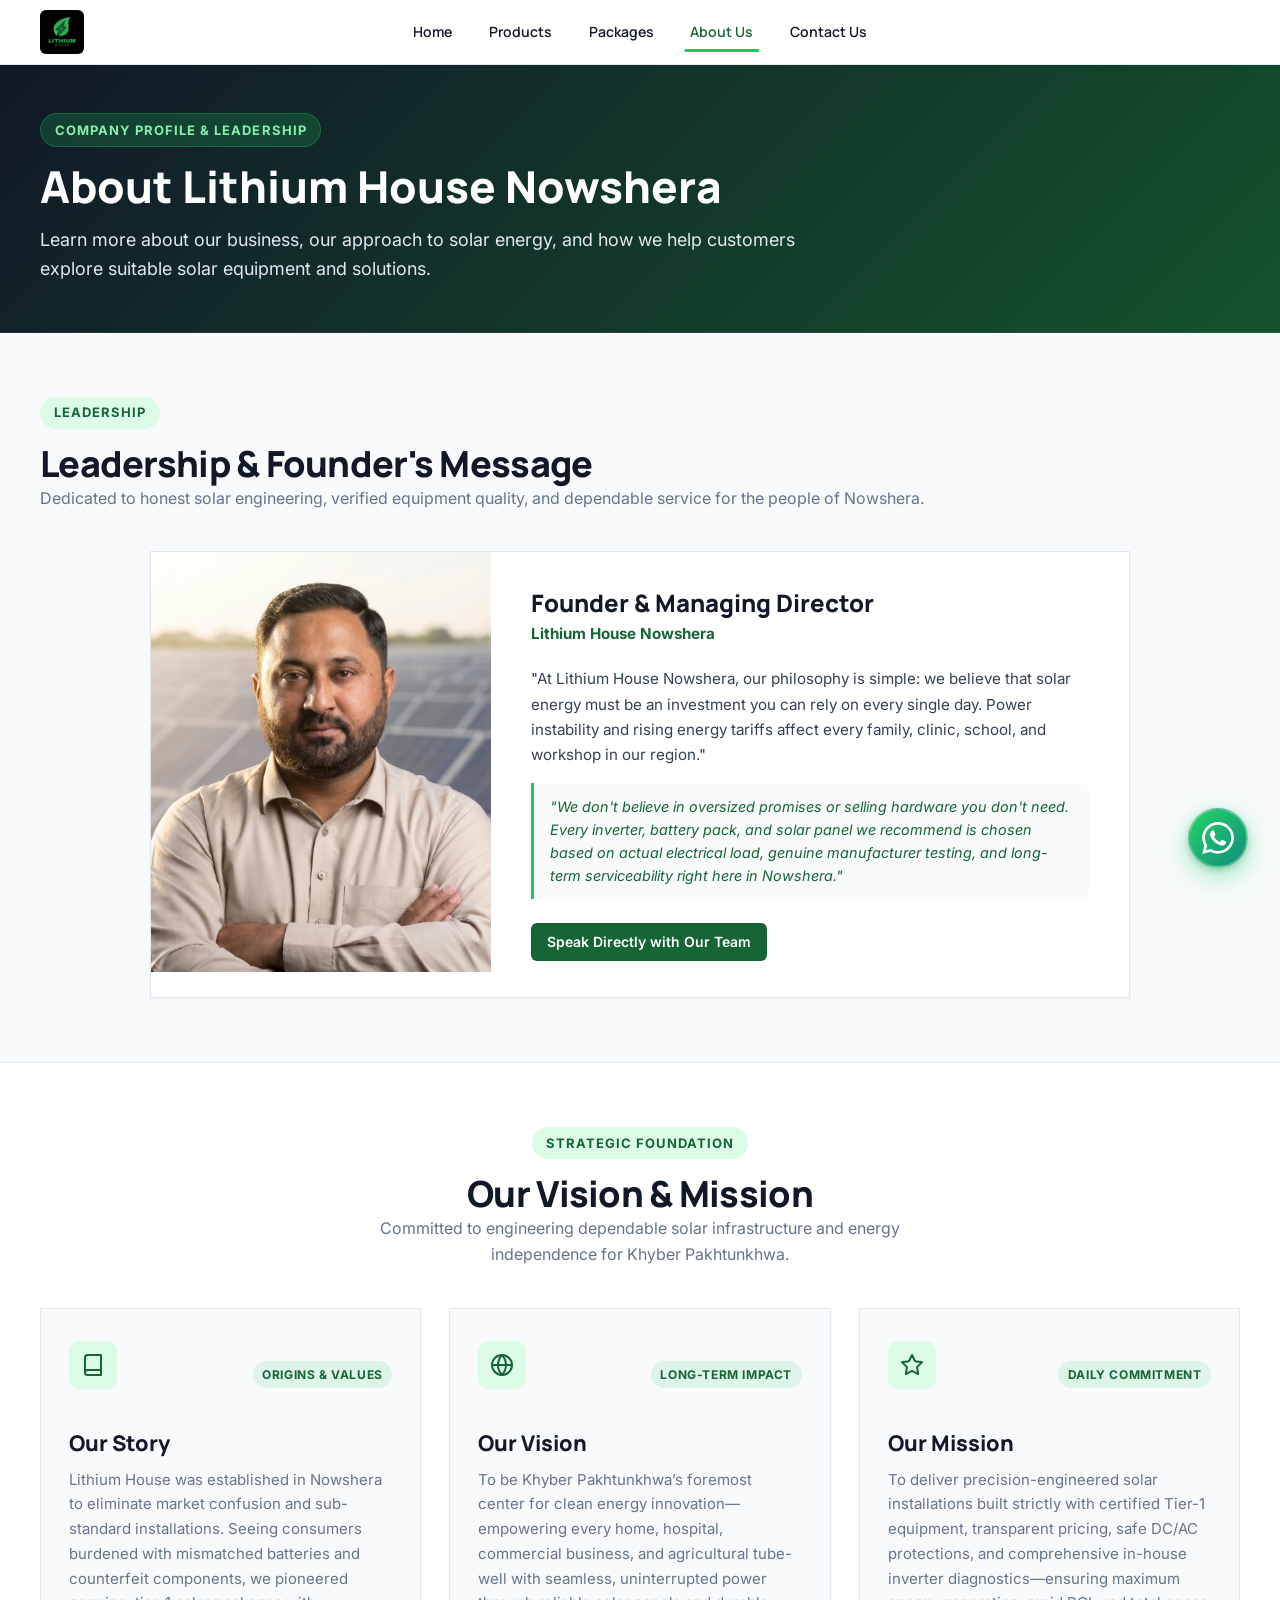
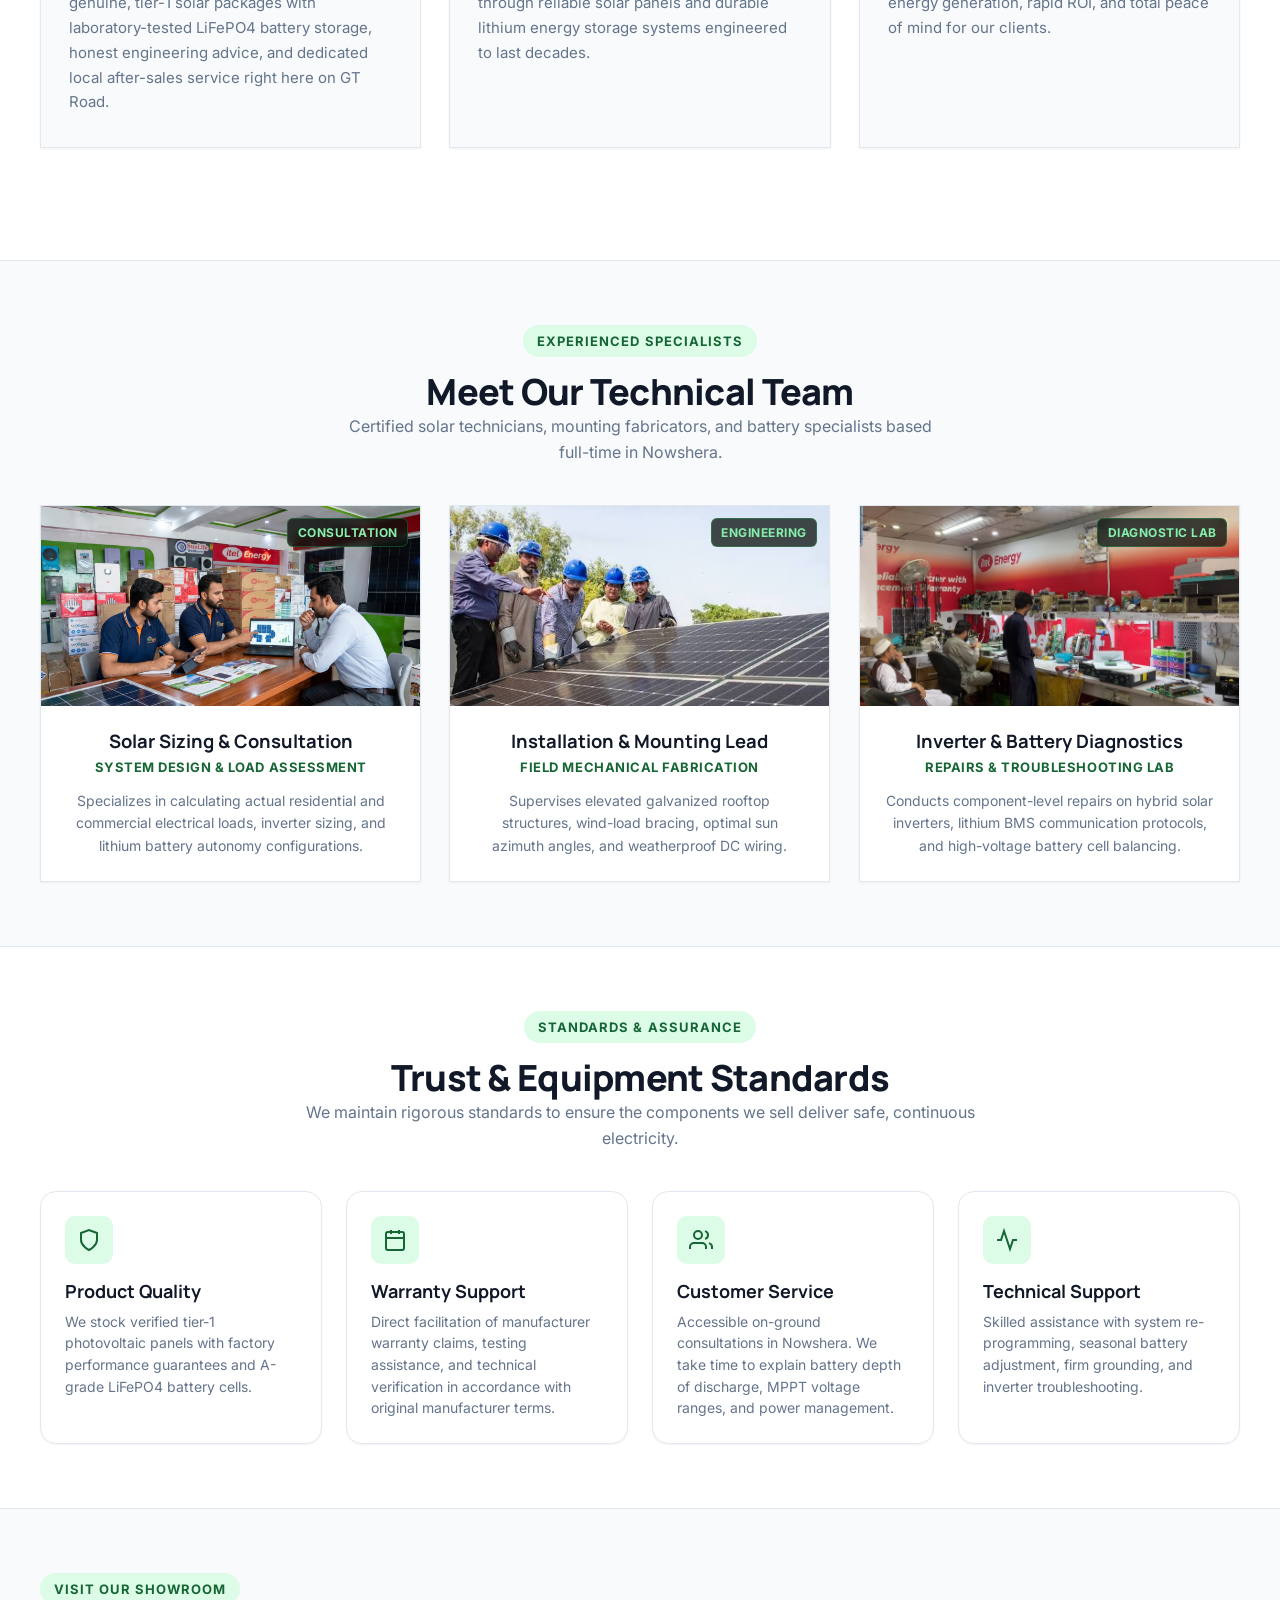
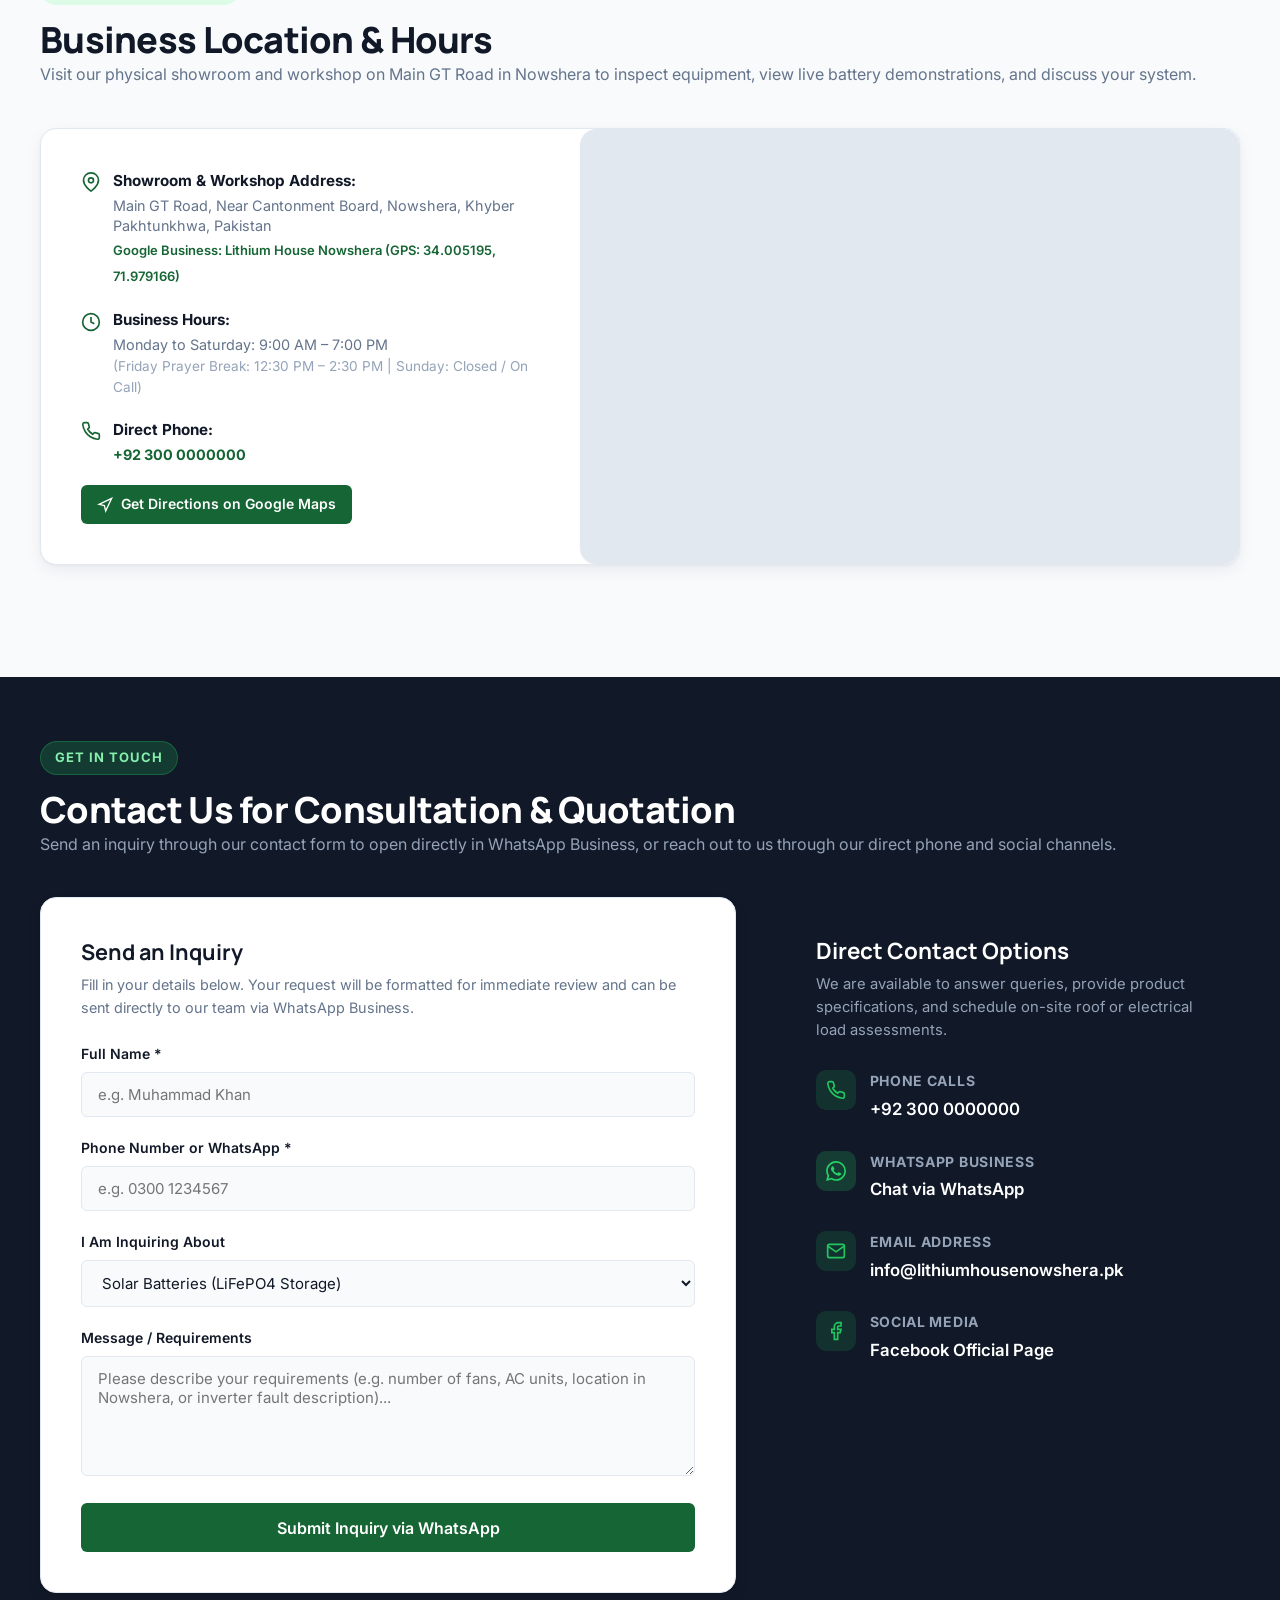
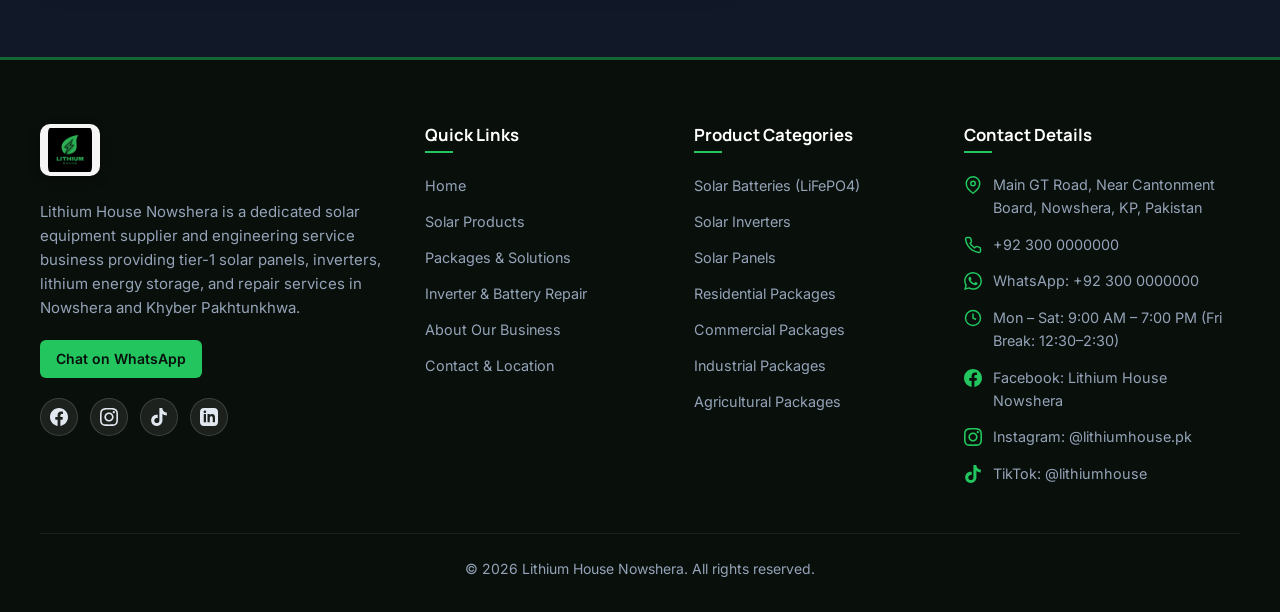
==== commit 0162f0c5: "Update footer: add social media links & icons to contact details, link address to map, and add packa" ====
--- a/about.html
+++ b/about.html
@@ -242,7 +242,7 @@
     </section>
 
     <!-- Section 6: Business Location (Two-Column Layout with Exact Coordinates) -->
-    <section class="section" aria-labelledby="location-heading">
+    <section id="location" class="section" aria-labelledby="location-heading">
       <div class="container">
         <div class="section-header">
           <div class="section-badge">Visit Our Showroom</div>
@@ -286,7 +286,7 @@
               </div>
             </div>
 
-            <div class="location-map-container" aria-label=""Map location of Lithium House Nowshera, KP">
+            <div id="map" class="location-map-container" aria-label="Map location of Lithium House Nowshera, KP">
               <iframe
                 title="Lithium House Nowshera Location Map"
                 src="https://maps.google.com/maps?q=Lithium+house+nowshera&z=19&t=m&hl=en&output=embed"
@@ -457,35 +457,49 @@
           </ul>
         </div>
 
-        <div>
+                <div>
           <h4 class="footer-heading">Product Categories</h4>
           <ul class="footer-links">
             <li><a href="products.html#batteries">Solar Batteries (LiFePO4)</a></li>
-            <li><a href="products.html#own-brand">Our Own Battery Brand</a></li>
             <li><a href="products.html#inverters">Solar Inverters</a></li>
             <li><a href="products.html#panels">Solar Panels</a></li>
-                        <li><a href="packages.html#residential">Residential Packages</a></li>
+            <li><a href="packages.html#residential">Residential Packages</a></li>
+            <li><a href="packages.html#commercial">Commercial Packages</a></li>
+            <li><a href="packages.html#industrial">Industrial Packages</a></li>
+            <li><a href="packages.html#agricultural">Agricultural Packages</a></li>
           </ul>
         </div>
 
-        <div>
+                <div>
           <h4 class="footer-heading">Contact Details</h4>
           <ul class="footer-contact-list">
             <li class="footer-contact-item">
               <svg viewBox="0 0 24 24" fill="none" stroke="currentColor" stroke-width="2" aria-hidden="true"><path d="M21 10c0 7-9 13-9 13s-9-6-9-13a9 9 0 0 1 18 0z"></path><circle cx="12" cy="10" r="3"></circle></svg>
-              <span>Main GT Road, Near Cantonment Board, Nowshera, KP, Pakistan</span>
+              <a href="about.html#location" aria-label="View Lithium House showroom location on map">Main GT Road, Near Cantonment Board, Nowshera, KP, Pakistan</a>
             </li>
             <li class="footer-contact-item">
               <svg viewBox="0 0 24 24" fill="none" stroke="currentColor" stroke-width="2" aria-hidden="true"><path d="M22 16.92v3a2 2 0 0 1-2.18 2 19.79 19.79 0 0 1-8.63-3.07 19.5 19.5 0 0 1-6-6 19.79 19.79 0 0 1-3.07-8.67A2 2 0 0 1 4.11 2h3a2 2 0 0 1 2 1.72 12.84 12.84 0 0 0 .7 2.81 2 2 0 0 1-.45 2.11L8.09 9.91a16 16 0 0 0 6 6l1.27-1.27a2 2 0 0 1 2.11-.45 12.84 12.84 0 0 0 2.81.7A2 2 0 0 1 22 16.92z"></path></svg>
-              <a href="tel:+923000000000">+92 300 0000000</a>
+              <a href="tel:+923000000000" aria-label="Call Lithium House Nowshera">+92 300 0000000</a>
+            </li>
+            <li class="footer-contact-item">
+              <svg viewBox="0 0 24 24" fill="currentColor" aria-hidden="true"><path d="M17.472 14.382c-.297-.149-1.758-.867-2.03-.967-.273-.099-.471-.148-.67.15-.197.297-.767.966-.94 1.164-.173.199-.347.223-.644.075-.297-.15-1.255-.463-2.39-1.475-.883-.788-1.48-1.761-1.653-2.059-.173-.297-.018-.458.13-.606.134-.133.298-.347.446-.52.149-.174.198-.298.298-.497.099-.198.05-.371-.025-.52-.075-.149-.669-1.612-.916-2.207-.242-.579-.487-.5-.669-.51-.173-.008-.371-.01-.57-.01-.198 0-.52.074-.792.372-.272.297-1.04 1.016-1.04 2.479 0 1.462 1.065 2.875 1.213 3.074.149.198 2.096 3.2 5.077 4.487.709.306 1.262.489 1.694.625.712.227 1.36.195 1.871.118.571-.085 1.758-.719 2.006-1.413.248-.694.248-1.289.173-1.413-.074-.124-.272-.198-.57-.347m-5.421 7.403h-.004a9.87 9.87 0 01-5.031-1.378l-.361-.214-3.741.982.998-3.648-.235-.374a9.86 9.86 0 01-1.51-5.26c.001-5.45 4.436-9.884 9.888-9.884 2.64 0 5.122 1.03 6.988 2.898a9.825 9.825 0 012.893 6.994c-.003 5.45-4.437 9.886-9.886 9.886m8.413-18.297A11.815 11.815 0 0012.05 0C5.495 0 .16 5.335.157 11.892c0 2.096.547 4.142 1.588 5.945L.057 24l6.305-1.654a11.882 11.882 0 005.683 1.448h.005c6.554 0 11.89-5.335 11.893-11.893a11.821 11.821 0 00-3.48-8.413z"/></svg>
+              <a href="https://wa.me/923000000000" target="_blank" rel="noopener noreferrer" aria-label="Chat with Lithium House on WhatsApp">WhatsApp: +92 300 0000000</a>
             </li>
             <li class="footer-contact-item">
               <svg viewBox="0 0 24 24" fill="none" stroke="currentColor" stroke-width="2" aria-hidden="true"><circle cx="12" cy="12" r="10"></circle><polyline points="12 6 12 12 16 14"></polyline></svg>
               <span>Mon – Sat: 9:00 AM – 7:00 PM (Fri Break: 12:30–2:30)</span>
             </li>
             <li class="footer-contact-item">
-              <svg viewBox="0 0 24 24" fill="none" stroke="currentColor" stroke-width="2" aria-hidden="true"><path d="M18 2h-3a5 5 0 0 0-5 5v3H7v4h3v8h4v-8h3l1-4h-4V7a1 1 0 0 1 1-1h3z"></path></svg>
-              <a href="https://www.facebook.com/Lithium.House.Nowshera/" target="_blank" rel="noopener noreferrer">Facebook Page</a>
+              <svg viewBox="0 0 24 24" fill="currentColor" aria-hidden="true"><path d="M24 12.073c0-6.627-5.373-12-12-12s-12 5.373-12 12c0 5.99 4.388 10.954 10.125 11.854v-8.385H7.078v-3.47h3.047V9.43c0-3.007 1.792-4.669 4.533-4.669 1.312 0 2.686.235 2.686.235v2.953H15.83c-1.491 0-1.956.925-1.956 1.874v2.25h3.328l-.532 3.47h-2.796v8.385C19.612 23.027 24 18.062 24 12.073z"/></svg>
+              <a href="https://www.facebook.com/Lithium.House.Nowshera/" target="_blank" rel="noopener noreferrer" aria-label="Follow Lithium House Nowshera on Facebook">Facebook: Lithium House Nowshera</a>
+            </li>
+            <li class="footer-contact-item">
+              <svg viewBox="0 0 24 24" fill="currentColor" aria-hidden="true"><path d="M12 2.163c3.204 0 3.584.012 4.85.07 3.252.148 4.771 1.691 4.919 4.919.058 1.265.069 1.645.069 4.849 0 3.205-.012 3.584-.069 4.849-.149 3.225-1.664 4.771-4.919 4.919-1.266.058-1.644.07-4.85.07-3.204 0-3.584-.012-4.849-.07-3.26-.149-4.771-1.699-4.919-4.92-.058-1.265-.07-1.644-.07-4.849 0-3.204.013-3.583.07-4.849.149-3.227 1.664-4.771 4.919-4.919 1.266-.057 1.645-.069 4.849-.069zm0-2.163c-3.259 0-3.667.014-4.947.072-4.358.2-6.78 2.618-6.98 6.98-.059 1.281-.073 1.689-.073 4.948 0 3.259.014 3.668.072 4.948.2 4.358 2.618 6.78 6.98 6.98 1.281.058 1.689.072 4.948.072 3.259 0 3.668-.014 4.948-.072 4.354-.2 6.782-2.618 6.979-6.98.059-1.28.073-1.689.073-4.948 0-3.259-.014-3.667-.072-4.947-.196-4.354-2.617-6.78-6.979-6.98-1.281-.059-1.69-.073-4.949-.073zm0 5.838c-3.403 0-6.162 2.759-6.162 6.162s2.759 6.163 6.162 6.163 6.162-2.759 6.162-6.163c0-3.403-2.759-6.162-6.162-6.162zm0 10.162c-2.209 0-4-1.79-4-4 0-2.209 1.791-4 4-4s4 1.791 4 4c0 2.21-1.791 4-4 4zm6.406-11.845c-.796 0-1.441.645-1.441 1.44s.645 1.44 1.441 1.44c.795 0 1.439-.645 1.439-1.44s-.644-1.44-1.439-1.44z"/></svg>
+              <a href="https://www.instagram.com/lithiumhouse.pk/" target="_blank" rel="noopener noreferrer" aria-label="Follow Lithium House Nowshera on Instagram">Instagram: @lithiumhouse.pk</a>
+            </li>
+            <li class="footer-contact-item">
+              <svg viewBox="0 0 24 24" fill="currentColor" aria-hidden="true"><path d="M12.525.02c1.31-.02 2.61-.01 3.91-.02.08 1.53.63 3.09 1.75 4.17 1.12 1.11 2.7 1.62 4.24 1.79v4.03c-1.44-.05-2.89-.35-4.2-.97-.57-.26-1.1-.59-1.62-.93-.01 2.92.01 5.84-.02 8.75-.08 1.4-.54 2.79-1.35 3.94-1.31 1.92-3.58 3.17-5.91 3.21-1.43.08-2.86-.31-4.08-1.03-2.02-1.19-3.44-3.37-3.65-5.71-.02-.5-.03-1-.01-1.49.18-1.9 1.12-3.72 2.58-4.96 1.66-1.44 3.98-2.13 6.15-1.72.02 1.48-.04 2.96-.04 4.44-.99-.32-2.15-.23-3.02.37-.63.41-1.11 1.04-1.36 1.75-.21.51-.24 1.07-.14 1.61.24 1.64 1.82 3.02 3.5 2.87 1.12-.01 2.19-.66 2.77-1.61.19-.33.4-.67.41-1.06.1-1.79.06-3.57.07-5.36.01-4.03-.01-8.05.02-12.07z"/></svg>
+              <a href="https://www.tiktok.com/@lithiumhouse" target="_blank" rel="noopener noreferrer" aria-label="Follow Lithium House Nowshera on TikTok">TikTok: @lithiumhouse</a>
             </li>
           </ul>
         </div>
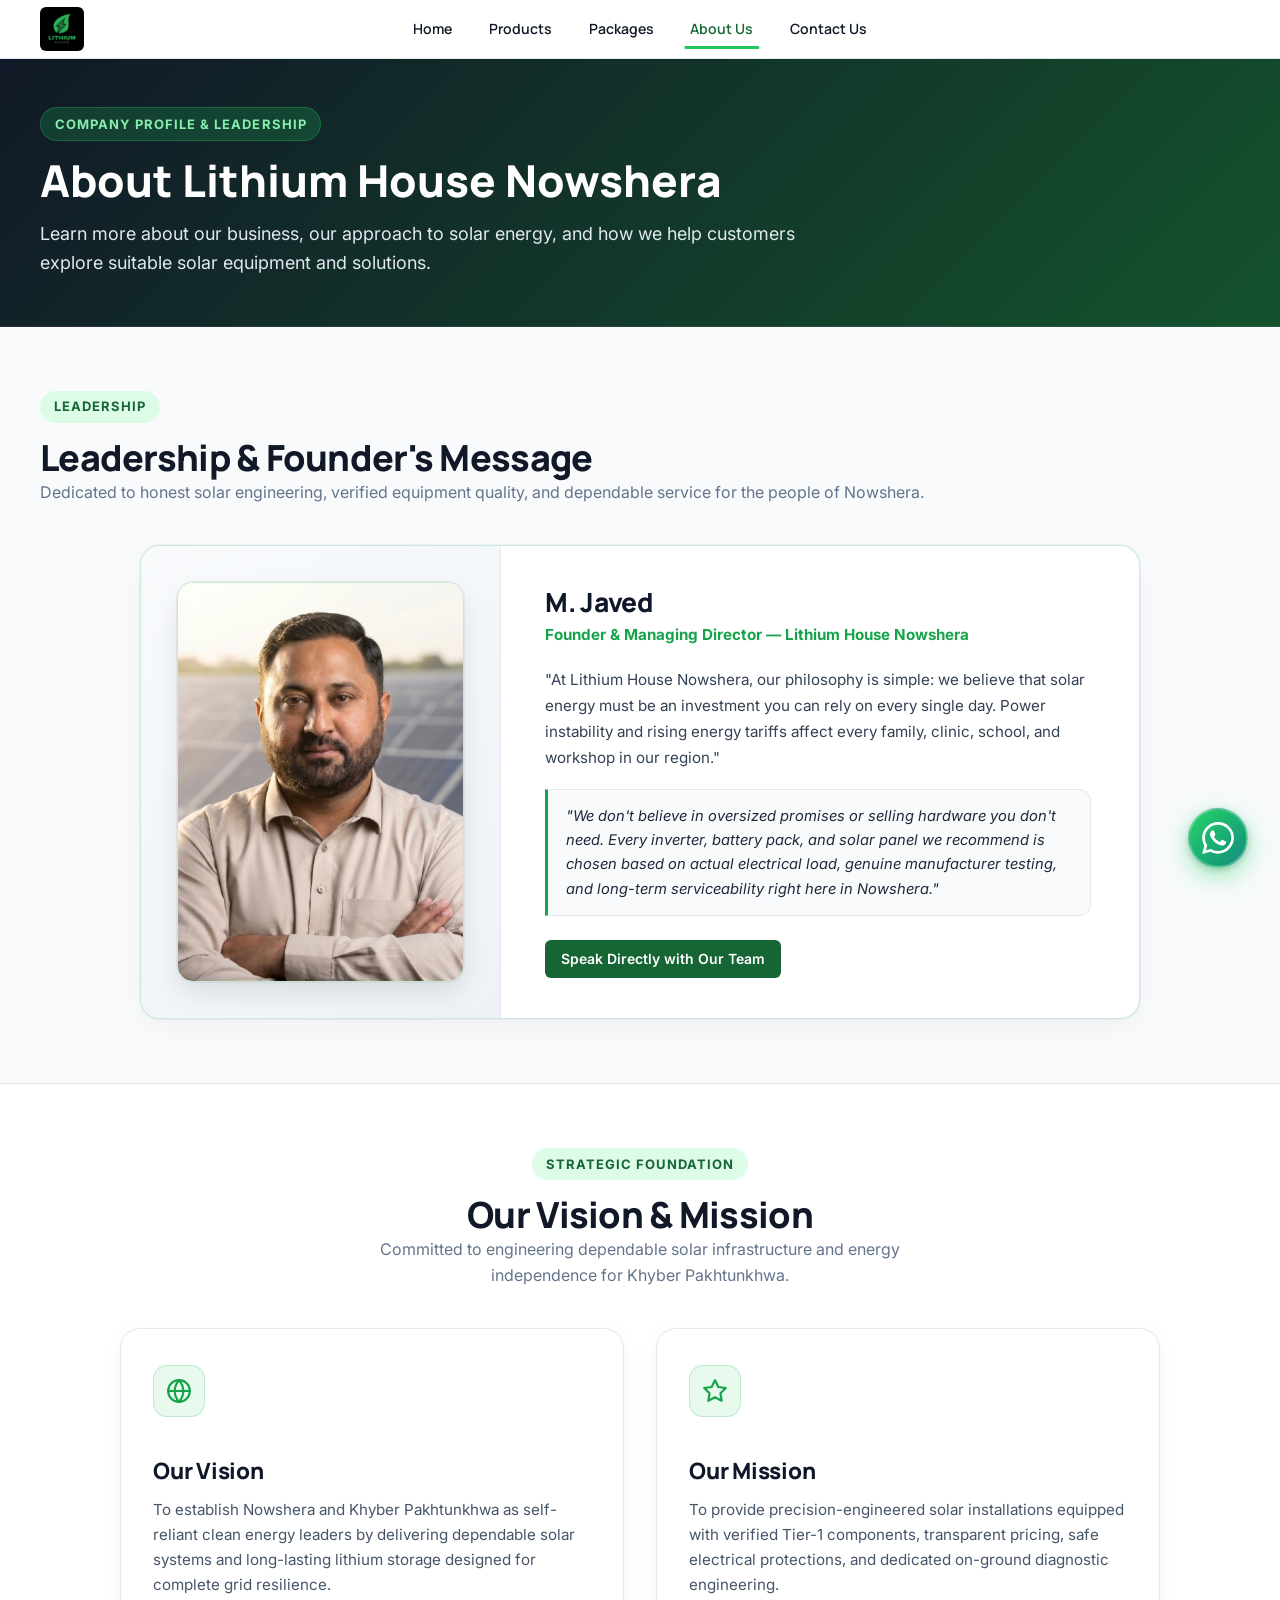
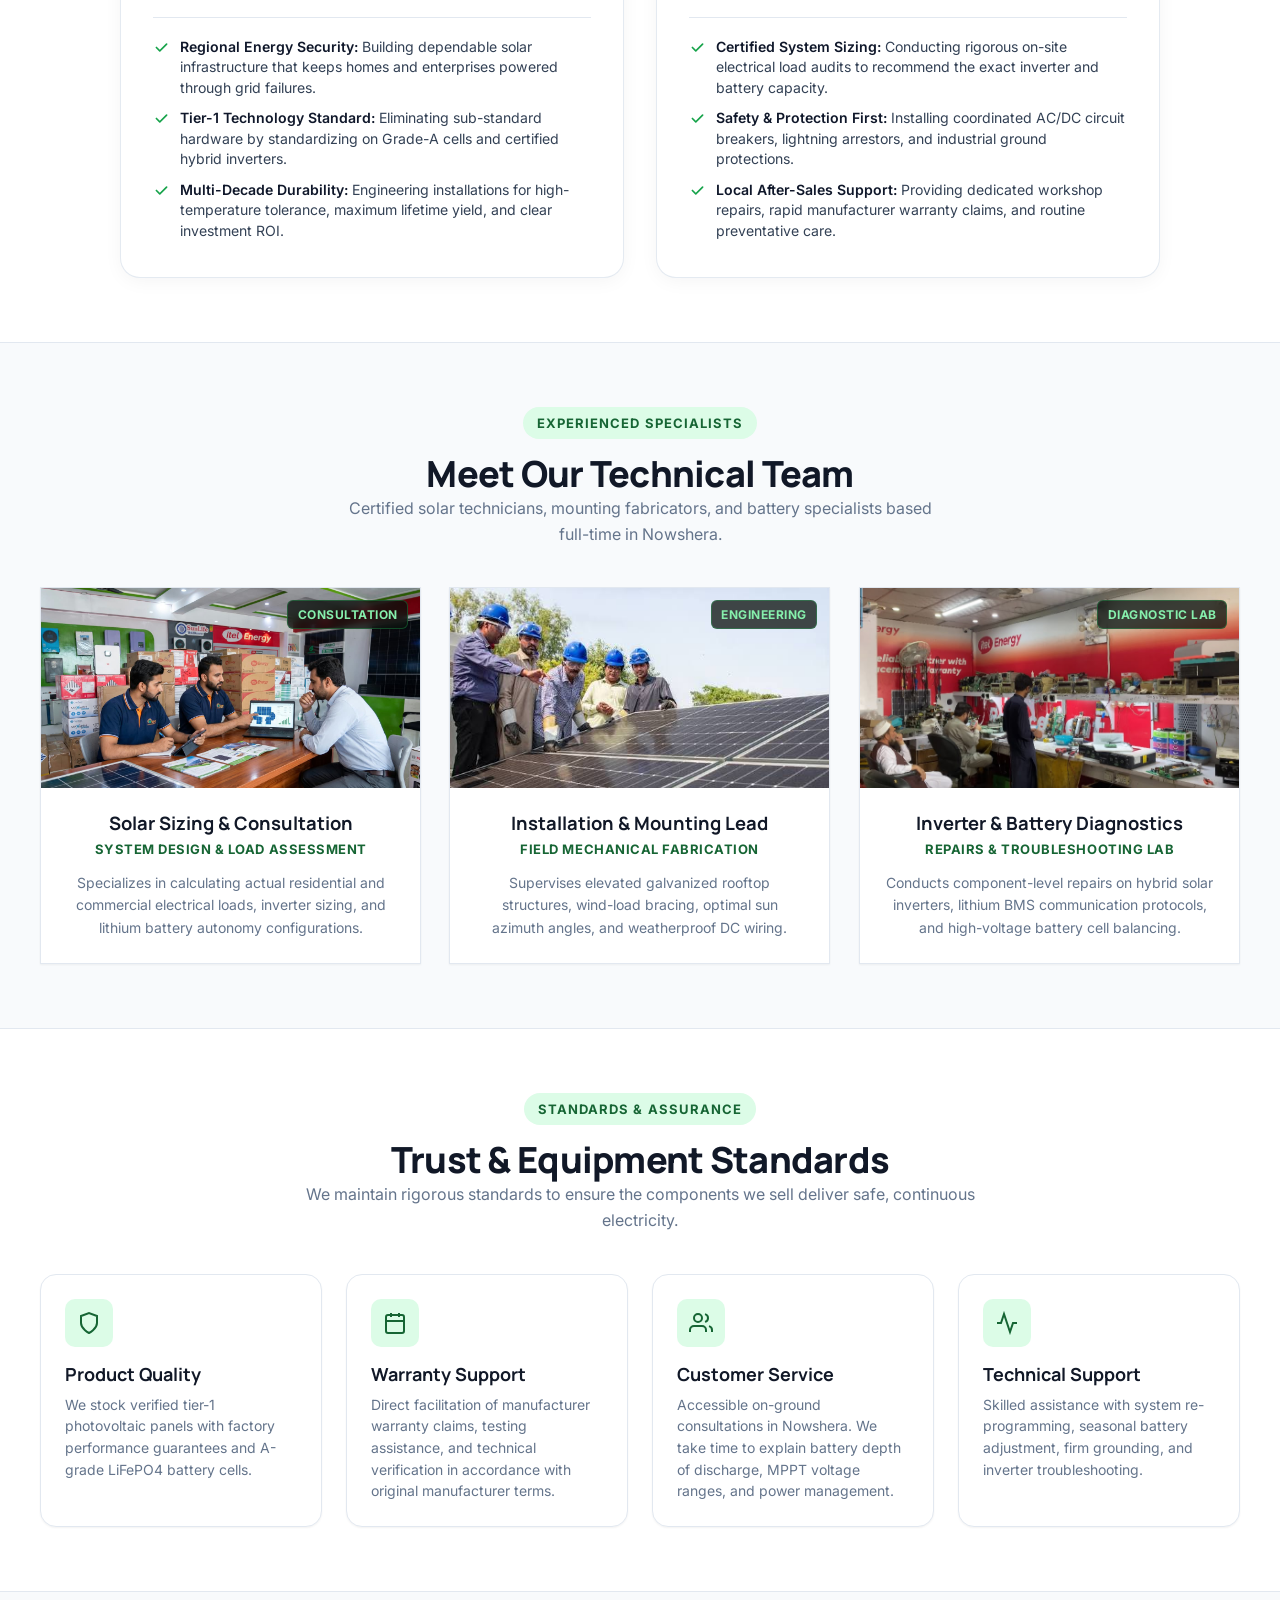
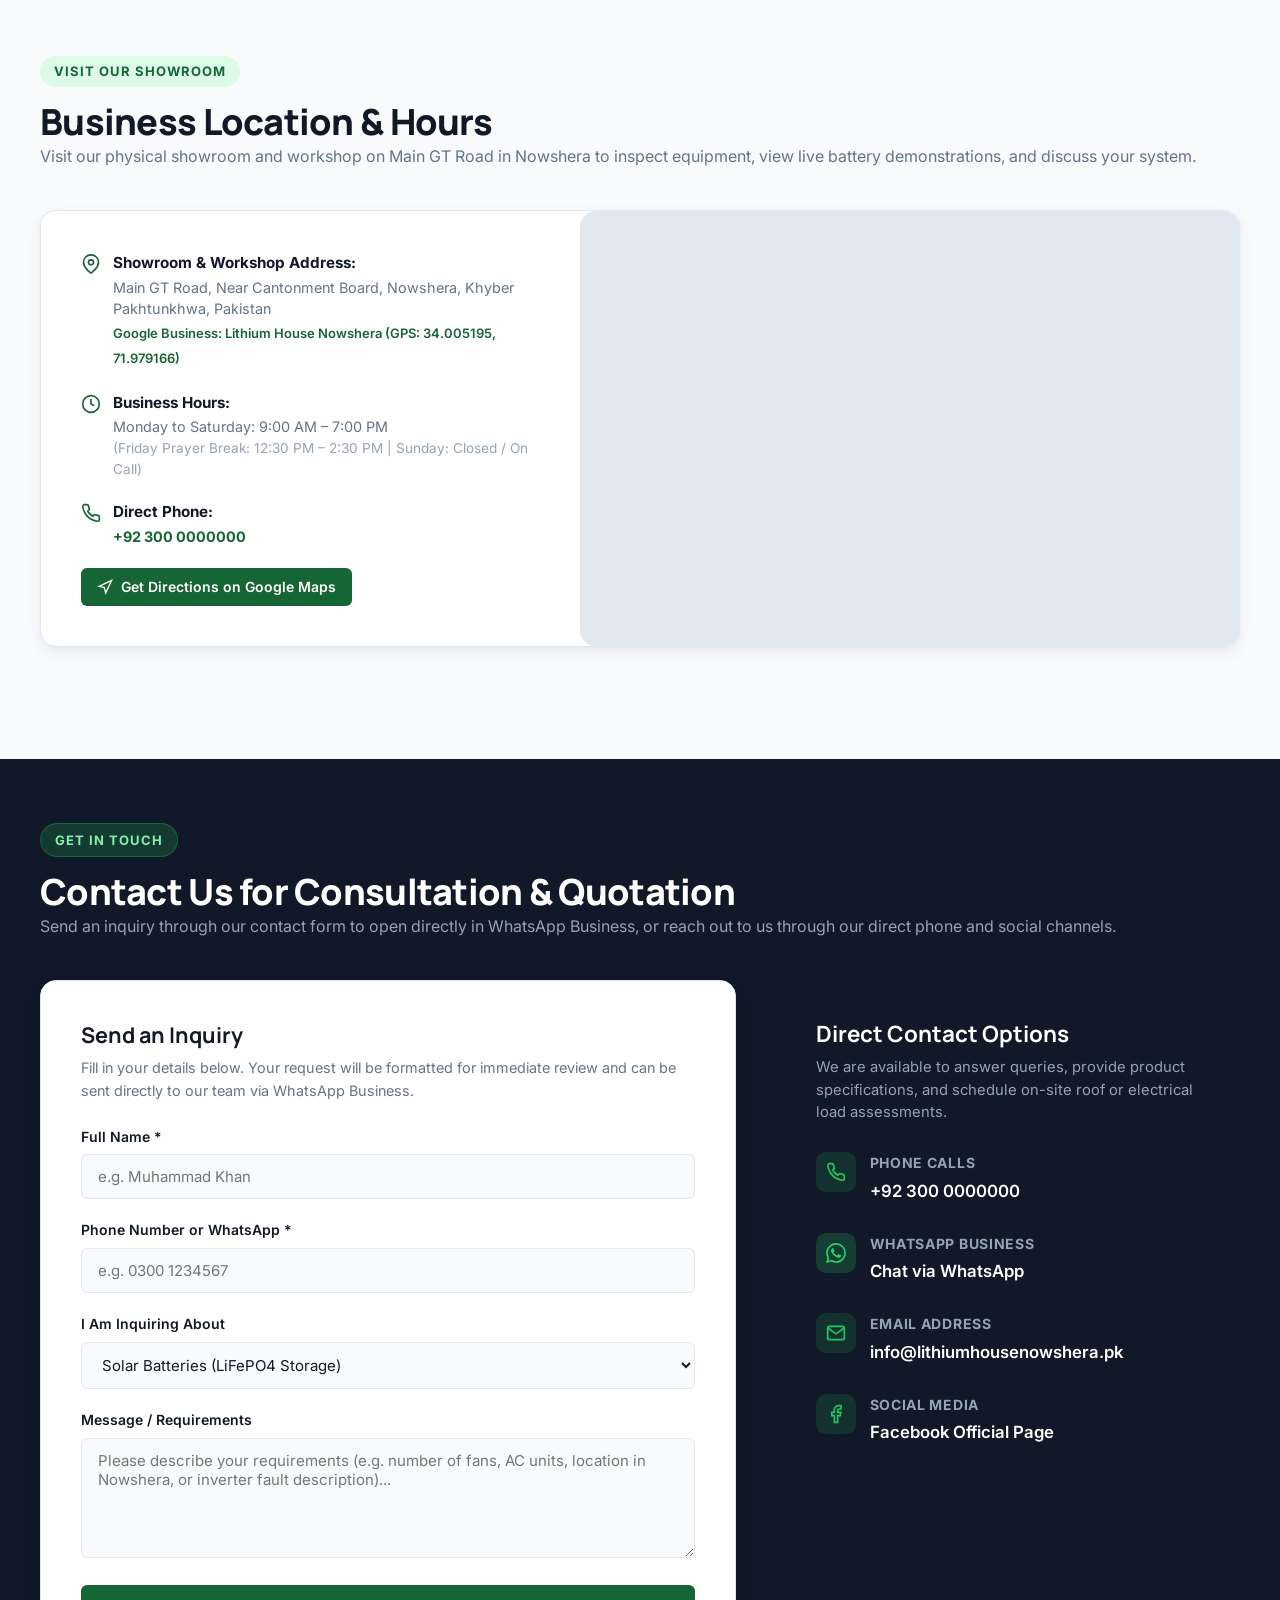
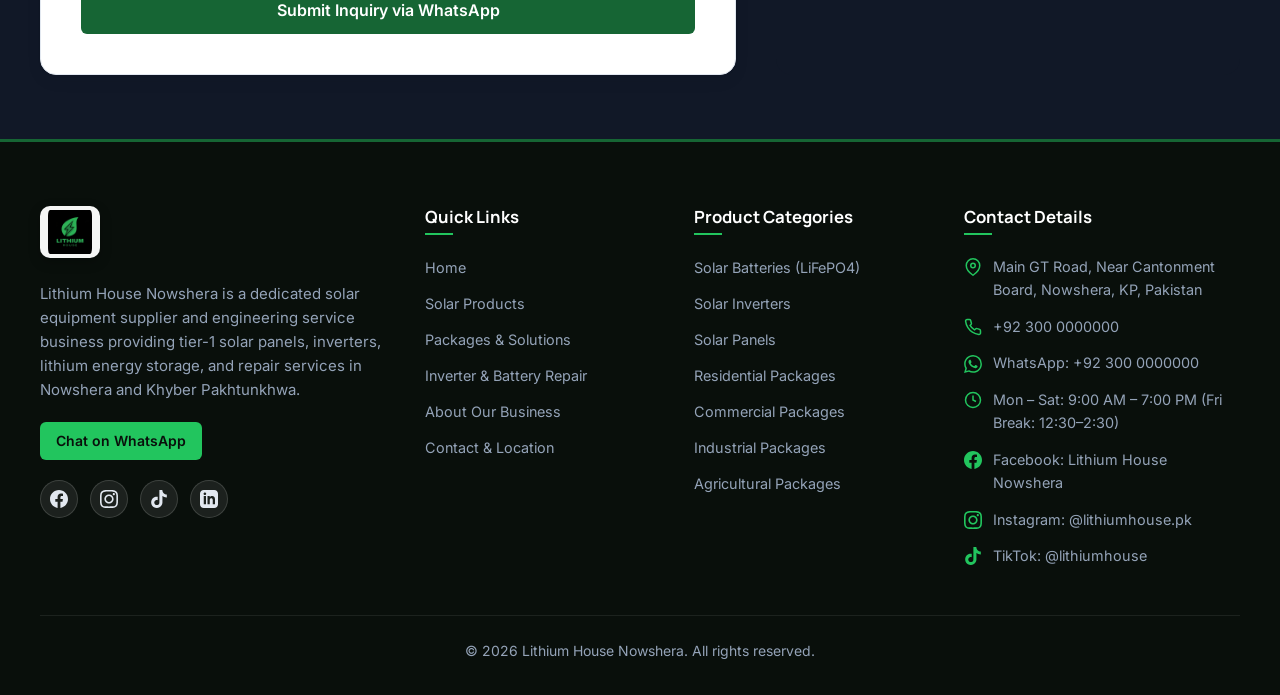
==== commit 7447d5a4: "Refine About page: modernize leadership profile with rounded portrait and sophisticated border, rede" ====
--- a/about.html
+++ b/about.html
@@ -67,11 +67,11 @@
         <div class="founder-section">
           <div class="founder-grid">
             <div class="founder-media">
-              <img src="images/M_Javed.jpeg" alt="">
+              <img src="images/M_Javed.jpeg" alt="M. Javed — Founder &amp; Managing Director of Lithium House Nowshera" width="340" height="425" loading="lazy">
             </div>
             <div class="founder-content">
-              <h3 class="founder-name">Founder & Managing Director</h3>
-              <div class="founder-role">Lithium House Nowshera</div>
+              <h3 class="founder-name">M. Javed</h3>
+              <div class="founder-role">Founder &amp; Managing Director — Lithium House Nowshera</div>
               <p class="founder-message">
                 "At Lithium House Nowshera, our philosophy is simple: we believe that solar energy must be an investment you can rely on every single day. Power instability and rising energy tariffs affect every family, clinic, school, and workshop in our region."
               </p>
@@ -89,7 +89,7 @@
       </div>
     </section>
 
-    <!-- Section 3: Company Story, Vision, and Mission (Professional Grid) -->
+    <!-- Section 3: Company Vision & Mission (Modern 2-Card Layout) -->
     <section class="section svm-section" aria-labelledby="story-heading">
       <div class="container">
         <div class="section-header text-center">
@@ -99,46 +99,64 @@
         </div>
 
         <div class="svm-grid">
-          <!-- Story -->
+          <!-- Vision Card -->
           <article class="svm-card">
             <div class="svm-card-header">
               <div class="svm-card-icon" aria-hidden="true">
-                <svg viewBox="0 0 24 24" fill="none" stroke="currentColor" stroke-width="2" stroke-linecap="round" stroke-linejoin="round"><path d="M4 19.5A2.5 2.5 0 0 1 6.5 17H20"></path><path d="M6.5 2H20v20H6.5A2.5 2.5 0 0 1 4 19.5v-15A2.5 2.5 0 0 1 6.5 2z"></path></svg>
-              </div>
-              <span class="svm-tag">Origins &amp; Values</span>
-            </div>
-            <h3 class="svm-card-title">Our Story</h3>
+                <svg viewBox="0 0 24 24" fill="none" stroke="currentColor" stroke-width="2" stroke-linecap="round" stroke-linejoin="round">
+                  <circle cx="12" cy="12" r="10"></circle>
+                  <line x1="2" y1="12" x2="22" y2="12"></line>
+                  <path d="M12 2a15.3 15.3 0 0 1 4 10 15.3 15.3 0 0 1-4 10 15.3 15.3 0 0 1-4-10 15.3 15.3 0 0 1 4-10z"></path>
+                </svg>
+              </div>
+            </div>
+            <h3 class="svm-card-title">Our Vision</h3>
             <p class="svm-card-text">
-              Lithium House was established in Nowshera to eliminate market confusion and sub-standard installations. Seeing consumers burdened with mismatched batteries and counterfeit components, we pioneered genuine, tier-1 solar packages with laboratory-tested LiFePO4 battery storage, honest engineering advice, and dedicated local after-sales service right here on GT Road.
+              To establish Nowshera and Khyber Pakhtunkhwa as self-reliant clean energy leaders by delivering dependable solar systems and long-lasting lithium storage designed for complete grid resilience.
             </p>
+            <ul class="svm-specs-list">
+              <li>
+                <svg class="spec-check" viewBox="0 0 20 20" fill="currentColor" aria-hidden="true"><path fill-rule="evenodd" d="M16.707 5.293a1 1 0 010 1.414l-8 8a1 1 0 01-1.414 0l-4-4a1 1 0 011.414-1.414L8 12.586l7.293-7.293a1 1 0 011.414 0z" clip-rule="evenodd"></path></svg>
+                <span><strong>Regional Energy Security:</strong> Building dependable solar infrastructure that keeps homes and enterprises powered through grid failures.</span>
+              </li>
+              <li>
+                <svg class="spec-check" viewBox="0 0 20 20" fill="currentColor" aria-hidden="true"><path fill-rule="evenodd" d="M16.707 5.293a1 1 0 010 1.414l-8 8a1 1 0 01-1.414 0l-4-4a1 1 0 011.414-1.414L8 12.586l7.293-7.293a1 1 0 011.414 0z" clip-rule="evenodd"></path></svg>
+                <span><strong>Tier-1 Technology Standard:</strong> Eliminating sub-standard hardware by standardizing on Grade-A cells and certified hybrid inverters.</span>
+              </li>
+              <li>
+                <svg class="spec-check" viewBox="0 0 20 20" fill="currentColor" aria-hidden="true"><path fill-rule="evenodd" d="M16.707 5.293a1 1 0 010 1.414l-8 8a1 1 0 01-1.414 0l-4-4a1 1 0 011.414-1.414L8 12.586l7.293-7.293a1 1 0 011.414 0z" clip-rule="evenodd"></path></svg>
+                <span><strong>Multi-Decade Durability:</strong> Engineering installations for high-temperature tolerance, maximum lifetime yield, and clear investment ROI.</span>
+              </li>
+            </ul>
           </article>
 
-          <!-- Vision -->
+          <!-- Mission Card -->
           <article class="svm-card">
             <div class="svm-card-header">
               <div class="svm-card-icon" aria-hidden="true">
-                <svg viewBox="0 0 24 24" fill="none" stroke="currentColor" stroke-width="2" stroke-linecap="round" stroke-linejoin="round"><circle cx="12" cy="12" r="10"></circle><line x1="2" y1="12" x2="22" y2="12"></line><path d="M12 2a15.3 15.3 0 0 1 4 10 15.3 15.3 0 0 1-4 10 15.3 15.3 0 0 1-4-10 15.3 15.3 0 0 1 4-10z"></path></svg>
-              </div>
-              <span class="svm-tag">Long-Term Impact</span>
-            </div>
-            <h3 class="svm-card-title">Our Vision</h3>
-            <p class="svm-card-text">
-              To be Khyber Pakhtunkhwa’s foremost center for clean energy innovation—empowering every home, hospital, commercial business, and agricultural tube-well with seamless, uninterrupted power through reliable solar panels and durable lithium energy storage systems engineered to last decades.
-            </p>
-          </article>
-
-          <!-- Mission -->
-          <article class="svm-card">
-            <div class="svm-card-header">
-              <div class="svm-card-icon" aria-hidden="true">
-                <svg viewBox="0 0 24 24" fill="none" stroke="currentColor" stroke-width="2" stroke-linecap="round" stroke-linejoin="round"><polygon points="12 2 15.09 8.26 22 9.27 17 14.14 18.18 21.02 12 17.77 5.82 21.02 7 14.14 2 9.27 8.91 8.26 12 2"></polygon></svg>
-              </div>
-              <span class="svm-tag">Daily Commitment</span>
+                <svg viewBox="0 0 24 24" fill="none" stroke="currentColor" stroke-width="2" stroke-linecap="round" stroke-linejoin="round">
+                  <polygon points="12 2 15.09 8.26 22 9.27 17 14.14 18.18 21.02 12 17.77 5.82 21.02 7 14.14 2 9.27 8.91 8.26 12 2"></polygon>
+                </svg>
+              </div>
             </div>
             <h3 class="svm-card-title">Our Mission</h3>
             <p class="svm-card-text">
-              To deliver precision-engineered solar installations built strictly with certified Tier-1 equipment, transparent pricing, safe DC/AC protections, and comprehensive in-house inverter diagnostics—ensuring maximum energy generation, rapid ROI, and total peace of mind for our clients.
+              To provide precision-engineered solar installations equipped with verified Tier-1 components, transparent pricing, safe electrical protections, and dedicated on-ground diagnostic engineering.
             </p>
+            <ul class="svm-specs-list">
+              <li>
+                <svg class="spec-check" viewBox="0 0 20 20" fill="currentColor" aria-hidden="true"><path fill-rule="evenodd" d="M16.707 5.293a1 1 0 010 1.414l-8 8a1 1 0 01-1.414 0l-4-4a1 1 0 011.414-1.414L8 12.586l7.293-7.293a1 1 0 011.414 0z" clip-rule="evenodd"></path></svg>
+                <span><strong>Certified System Sizing:</strong> Conducting rigorous on-site electrical load audits to recommend the exact inverter and battery capacity.</span>
+              </li>
+              <li>
+                <svg class="spec-check" viewBox="0 0 20 20" fill="currentColor" aria-hidden="true"><path fill-rule="evenodd" d="M16.707 5.293a1 1 0 010 1.414l-8 8a1 1 0 01-1.414 0l-4-4a1 1 0 011.414-1.414L8 12.586l7.293-7.293a1 1 0 011.414 0z" clip-rule="evenodd"></path></svg>
+                <span><strong>Safety &amp; Protection First:</strong> Installing coordinated AC/DC circuit breakers, lightning arrestors, and industrial ground protections.</span>
+              </li>
+              <li>
+                <svg class="spec-check" viewBox="0 0 20 20" fill="currentColor" aria-hidden="true"><path fill-rule="evenodd" d="M16.707 5.293a1 1 0 010 1.414l-8 8a1 1 0 01-1.414 0l-4-4a1 1 0 011.414-1.414L8 12.586l7.293-7.293a1 1 0 011.414 0z" clip-rule="evenodd"></path></svg>
+                <span><strong>Local After-Sales Support:</strong> Providing dedicated workshop repairs, rapid manufacturer warranty claims, and routine preventative care.</span>
+              </li>
+            </ul>
           </article>
         </div>
       </div>
--- a/css/style.css
+++ b/css/style.css
@@ -44,6 +44,7 @@
   --space-20: 5rem;
 
   /* Layout & Radii */
+  --site-header-height: 59px;
   --container-max: 1240px;
   --radius-sm: 6px;
   --radius-md: 10px;
@@ -328,14 +329,39 @@
 }
 
 /* Header & Site Navigation */
+/* Header & Site Navigation (Non-sticky naturally, reveals on scroll-up) */
 .site-header {
-  position: sticky;
+  position: relative;
   top: 0;
   z-index: 1000;
   background-color: var(--color-white);
   border-bottom: 1px solid var(--color-border);
   box-shadow: 0 1px 4px rgba(0, 0, 0, 0.03);
-  transition: all var(--transition-fast);
+  transition: transform 0.28s cubic-bezier(0.16, 1, 0.3, 1), box-shadow 0.2s ease, background-color 0.2s ease;
+  will-change: transform;
+}
+
+/* Scroll-Up Reveal Pattern: Fixed & Slides In On Upward Scroll */
+.site-header.header-revealed {
+  position: fixed !important;
+  top: 0 !important;
+  left: 0 !important;
+  right: 0 !important;
+  transform: translateY(0) !important;
+  box-shadow: 0 4px 20px -2px rgba(15, 23, 42, 0.09) !important;
+  background-color: rgba(255, 255, 255, 0.97) !important;
+  backdrop-filter: blur(10px) !important;
+  -webkit-backdrop-filter: blur(10px) !important;
+}
+
+/* Slides Out Upwards On Downward Scroll */
+.site-header.header-hiding {
+  position: fixed !important;
+  top: 0 !important;
+  left: 0 !important;
+  right: 0 !important;
+  transform: translateY(-100%) !important;
+  transition: transform 0.24s cubic-bezier(0.4, 0, 0.2, 1) !important;
 }
 
 .header-inner {
@@ -554,7 +580,7 @@
 
 .category-card-img {
   width: 100%;
-  height: 240px;
+  aspect-ratio: 4 / 3;
   object-fit: cover;
   background-color: #F1F5F9;
 }
@@ -1110,13 +1136,55 @@
 }
 
 /* Product Catalogue Specifics */
+/* Product & Package Catalogue Category Specifics */
 .products-nav-strip {
-  background-color: var(--color-white);
+  background-color: rgba(255, 255, 255, 0.97);
+  backdrop-filter: blur(10px);
+  -webkit-backdrop-filter: blur(10px);
   border-bottom: 1px solid var(--color-border);
   position: sticky;
-  top: 74px;
+  top: 0;
   z-index: 900;
-  box-shadow: 0 2px 4px rgba(0, 0, 0, 0.02);
+  box-shadow: 0 2px 6px rgba(0, 0, 0, 0.03);
+  transition: top 0.25s cubic-bezier(0.16, 1, 0.3, 1);
+  will-change: top;
+}
+
+/* When header is revealed on scroll up, category strip docks directly below it */
+body.header-is-revealed .products-nav-strip,
+.site-header.header-revealed ~ main .products-nav-strip {
+  top: var(--site-header-height, 58px) !important;
+  box-shadow: 0 4px 12px rgba(0, 0, 0, 0.06);
+}
+
+.products-category-section,
+.packages-cat-section,
+#repair-services,
+#echarge {
+  scroll-margin-top: calc(var(--site-header-height, 58px) + 54px);
+}
+
+/* Distinct Green Styling for E-Charge Pill in Product Category Strip */
+.products-nav-btn.products-nav-btn-echarge {
+  background: linear-gradient(135deg, #14532D 0%, #166534 100%) !important;
+  color: #DCFCE7 !important;
+  border: 1px solid #22C55E !important;
+  font-weight: 700 !important;
+  box-shadow: 0 2px 8px rgba(34, 197, 94, 0.25) !important;
+}
+
+.products-nav-btn.products-nav-btn-echarge:hover,
+.products-nav-btn.products-nav-btn-echarge.active {
+  background: #22C55E !important;
+  color: #06150C !important;
+  border-color: #22C55E !important;
+  box-shadow: 0 3px 12px rgba(34, 197, 94, 0.45) !important;
+}
+
+/* Highlight for Repair Shop Pill in Packages Strip */
+.products-nav-btn.products-nav-btn-repair {
+  border-color: var(--color-accent-green);
+  font-weight: 700;
 }
 
 .products-nav-list {
@@ -2586,18 +2654,23 @@
 .category-card-media {
   position: relative;
   width: 100%;
-  aspect-ratio: 4 / 3;
+  aspect-ratio: 4 / 3 !important;
   background-color: var(--color-light-bg);
   overflow: hidden;
 }
 
+.category-card-media img,
 .category-card-img {
-  width: 100%;
-  height: 100%;
-  object-fit: cover;
+  width: 100% !important;
+  height: 100% !important;
+  aspect-ratio: 4 / 3 !important;
+  object-fit: cover !important;
+  object-position: center !important;
+  display: block !important;
   transition: transform 0.6s ease;
 }
 
+.category-card:hover .category-card-media img,
 .category-card:hover .category-card-img {
   transform: scale(1.05);
 }
@@ -3742,7 +3815,7 @@
   align-items: center !important;
   justify-content: space-between !important;
   position: relative !important;
-  height: 64px !important;
+  height: 58px !important;
 }
 
 .brand-logo {
@@ -3986,45 +4059,58 @@
  * 4. Crisp Map container
  * ============================================================================ */
 
-/* 1. Founder Image Sizing & Layout */
+/* 1. Founder / Leadership Profile Card & Image Layout */
 .founder-section {
-  background-color: var(--color-white);
-  border: 1px solid var(--color-border);
-  border-radius: var(--radius-xl);
-  overflow: hidden;
-  box-shadow: var(--shadow-sm);
-  max-width: 980px;
-  margin: 0 auto;
+  background-color: var(--color-white) !important;
+  border: 1.5px solid rgba(22, 163, 74, 0.22) !important; /* Subtle, sophisticated brand green border */
+  border-radius: 20px !important;
+  overflow: hidden !important;
+  box-shadow: 0 10px 30px -5px rgba(15, 23, 42, 0.05), 0 0 0 1px rgba(37, 99, 235, 0.06) !important;
+  max-width: 1000px !important;
+  margin: 0 auto !important;
+  transition: border-color var(--transition-normal), box-shadow var(--transition-normal) !important;
+}
+
+.founder-section:hover {
+  border-color: rgba(22, 163, 74, 0.38) !important;
+  box-shadow: 0 16px 36px -6px rgba(15, 23, 42, 0.09), 0 0 0 1px rgba(22, 163, 74, 0.18) !important;
 }
 
 .founder-grid {
   display: grid !important;
-  grid-template-columns: 340px 1fr !important; /* Smaller, balanced image column */
-  align-items: stretch !important;
+  grid-template-columns: 360px 1fr !important;
+  align-items: center !important;
 }
 
 .founder-media {
-  background-color: #0F172A !important;
+  padding: 2.25rem !important;
+  display: flex !important;
+  align-items: center !important;
+  justify-content: center !important;
+  background: linear-gradient(145deg, #F8FAFC 0%, #EEF2F6 100%) !important;
   height: 100% !important;
-  min-height: 320px !important;
-  max-height: 420px !important;
-  overflow: hidden !important;
+  border-right: 1px solid rgba(226, 232, 240, 0.8) !important;
 }
 
 .founder-media img {
   width: 100% !important;
-  height: 100% !important;
+  max-width: 290px !important;
+  aspect-ratio: 4 / 5 !important;
   object-fit: cover !important;
   object-position: center top !important;
-  transition: transform 0.6s ease;
+  border-radius: 16px !important; /* Clean, modern border-radius */
+  border: 1.5px solid rgba(22, 163, 74, 0.2) !important;
+  box-shadow: 0 12px 28px -4px rgba(15, 23, 42, 0.12), 0 0 0 1px rgba(15, 23, 42, 0.05) !important;
+  transition: transform 0.4s ease, box-shadow 0.4s ease !important;
 }
 
 .founder-section:hover .founder-media img {
-  transform: scale(1.03);
+  transform: translateY(-2px) scale(1.01) !important;
+  box-shadow: 0 18px 36px -6px rgba(15, 23, 42, 0.16), 0 0 0 1px rgba(22, 163, 74, 0.3) !important;
 }
 
 .founder-content {
-  padding: 2.25rem 2.5rem !important;
+  padding: 2.5rem 3rem 2.5rem 2.75rem !important;
   display: flex !important;
   flex-direction: column !important;
   justify-content: center !important;
@@ -4032,52 +4118,63 @@
 
 .founder-name {
   font-family: var(--font-heading) !important;
-  font-size: 1.5rem !important;
+  font-size: 1.65rem !important;
   font-weight: 800 !important;
-  color: var(--color-deep-charcoal) !important;
+  color: #0F172A !important;
   margin-bottom: 0.25rem !important;
+  letter-spacing: -0.01em !important;
 }
 
 .founder-role {
-  color: var(--color-brand-green) !important;
+  color: #16A34A !important;
   font-size: 0.95rem !important;
   font-weight: 700 !important;
   margin-bottom: 1.25rem !important;
+  display: inline-flex !important;
+  align-items: center !important;
+  gap: 0.4rem !important;
 }
 
 .founder-message {
   font-size: 0.95rem !important;
-  line-height: 1.65 !important;
+  line-height: 1.7 !important;
   color: #334155 !important;
-  margin-bottom: 1rem !important;
+  margin-bottom: 1.15rem !important;
 }
 
 .founder-quote {
   font-style: italic !important;
-  font-size: 0.9rem !important;
-  line-height: 1.6 !important;
-  color: var(--color-brand-green) !important;
-  border-left: 3px solid var(--color-accent-green) !important;
-  padding-left: 1rem !important;
-  background-color: var(--color-light-bg) !important;
-  padding: 0.75rem 1rem !important;
-  border-radius: 0 var(--radius-sm) var(--radius-sm) 0 !important;
-}
-
-@media (max-width: 768px) {
+  font-size: 0.92rem !important;
+  line-height: 1.65 !important;
+  color: #1E293B !important;
+  border-left: 3.5px solid #16A34A !important;
+  padding: 0.85rem 1.15rem !important;
+  background-color: #F8FAFC !important;
+  border-top: 1px solid #E2E8F0 !important;
+  border-right: 1px solid #E2E8F0 !important;
+  border-bottom: 1px solid #E2E8F0 !important;
+  border-radius: 0 12px 12px 0 !important;
+}
+
+@media (max-width: 860px) {
   .founder-grid {
     grid-template-columns: 1fr !important;
   }
   .founder-media {
-    max-height: 280px !important;
-    min-height: 240px !important;
+    padding: 2rem 1.5rem 1.5rem 1.5rem !important;
+    border-right: none !important;
+    border-bottom: 1px solid rgba(226, 232, 240, 0.8) !important;
+  }
+  .founder-media img {
+    max-width: 240px !important;
+    aspect-ratio: 1 / 1 !important;
   }
   .founder-content {
-    padding: 1.5rem 1.25rem !important;
-  }
-}
-
-/* 2. Professional Vision & Mission Cards (SVM) */
+    padding: 1.75rem 1.5rem 2rem 1.5rem !important;
+  }
+}
+
+/* 2. Modern Mission & Vision Cards (SVM) */
 .svm-section {
   background-color: var(--color-white) !important;
   border-top: 1px solid var(--color-border) !important;
@@ -4086,83 +4183,118 @@
 
 .svm-grid {
   display: grid !important;
-  grid-template-columns: repeat(3, 1fr) !important;
-  gap: 1.75rem !important;
+  grid-template-columns: repeat(2, 1fr) !important; /* Balanced 2-card layout */
+  gap: 2rem !important;
+  max-width: 1040px !important;
+  margin: 0 auto !important;
   align-items: stretch !important;
 }
 
 .svm-card {
-  background-color: var(--color-light-bg) !important;
-  border: 1px solid var(--color-border) !important;
-  border-radius: var(--radius-xl) !important;
-  padding: 2rem 1.75rem !important;
-  box-shadow: var(--shadow-sm) !important;
+  background-color: #FFFFFF !important;
+  border: 1.5px solid rgba(226, 232, 240, 0.9) !important;
+  border-radius: 20px !important; /* Clean rounded corners */
+  padding: 2.25rem 2rem !important;
+  box-shadow: 0 4px 20px -2px rgba(15, 23, 42, 0.05) !important;
   display: flex !important;
   flex-direction: column !important;
-  transition: transform var(--transition-fast), border-color var(--transition-fast), box-shadow var(--transition-fast) !important;
+  transition: transform var(--transition-normal), border-color var(--transition-normal), box-shadow var(--transition-normal) !important;
   position: relative !important;
 }
 
 .svm-card:hover {
   transform: translateY(-4px) !important;
-  border-color: var(--color-accent-green) !important;
-  box-shadow: var(--shadow-md) !important;
-  background-color: var(--color-white) !important;
+  border-color: rgba(22, 163, 74, 0.35) !important;
+  box-shadow: 0 16px 32px -4px rgba(15, 23, 42, 0.08), 0 0 0 1px rgba(22, 163, 74, 0.15) !important;
 }
 
 .svm-card-header {
   display: flex !important;
   align-items: center !important;
-  justify-content: space-between !important;
+  justify-content: flex-start !important;
   margin-bottom: 1.25rem !important;
 }
 
 .svm-card-icon {
-  width: 48px !important;
-  height: 48px !important;
-  border-radius: var(--radius-md) !important;
-  background-color: var(--color-accent-green-subtle) !important;
-  color: var(--color-brand-green) !important;
-  display: flex !important;
+  width: 52px !important;
+  height: 52px !important;
+  border-radius: 14px !important;
+  background: rgba(34, 197, 94, 0.1) !important;
+  color: #16A34A !important;
+  border: 1px solid rgba(22, 163, 74, 0.2) !important;
+  display: inline-flex !important;
   align-items: center !important;
   justify-content: center !important;
+  transition: transform 0.3s ease, background 0.3s ease !important;
+}
+
+.svm-card:hover .svm-card-icon {
+  transform: scale(1.06);
+  background: rgba(34, 197, 94, 0.16) !important;
 }
 
 .svm-card-icon svg {
-  width: 24px !important;
-  height: 24px !important;
-}
-
-.svm-tag {
-  font-size: 0.75rem !important;
-  font-weight: 700 !important;
-  text-transform: uppercase !important;
-  letter-spacing: 0.05em !important;
-  color: var(--color-brand-green) !important;
-  background: rgba(34, 197, 94, 0.12) !important;
-  padding: 0.25rem 0.6rem !important;
-  border-radius: var(--radius-full) !important;
+  width: 26px !important;
+  height: 26px !important;
 }
 
 .svm-card-title {
   font-family: var(--font-heading) !important;
-  font-size: 1.35rem !important;
+  font-size: 1.4rem !important;
   font-weight: 800 !important;
-  color: var(--color-deep-charcoal) !important;
+  color: #0F172A !important;
   margin-bottom: 0.75rem !important;
+  letter-spacing: -0.01em !important;
 }
 
 .svm-card-text {
-  font-size: 0.9375rem !important;
+  font-size: 0.95rem !important;
   line-height: 1.65 !important;
-  color: var(--color-secondary-text) !important;
-  margin: 0 !important;
-}
-
-@media (max-width: 900px) {
+  color: #475569 !important;
+  margin: 0 0 1.25rem 0 !important;
+  flex-grow: 1 !important;
+}
+
+/* 3 Concise Structured Bullets for Mission & Vision */
+.svm-specs-list {
+  list-style: none !important;
+  padding: 1.15rem 0 0 0 !important;
+  margin: auto 0 0 0 !important;
+  display: flex !important;
+  flex-direction: column !important;
+  gap: 0.65rem !important;
+  border-top: 1px solid #E2E8F0 !important;
+}
+
+.svm-specs-list li {
+  display: flex !important;
+  align-items: flex-start !important;
+  gap: 0.6rem !important;
+  font-size: 0.88rem !important;
+  line-height: 1.45 !important;
+  color: #334155 !important;
+}
+
+.svm-specs-list li strong {
+  color: #0F172A !important;
+  font-weight: 600 !important;
+}
+
+.svm-specs-list .spec-check {
+  flex-shrink: 0 !important;
+  width: 17px !important;
+  height: 17px !important;
+  color: #16A34A !important;
+  margin-top: 2px !important;
+}
+
+@media (max-width: 860px) {
   .svm-grid {
     grid-template-columns: 1fr !important;
-    gap: 1.25rem !important;
+    gap: 1.5rem !important;
+  }
+  .svm-card {
+    padding: 1.75rem 1.5rem !important;
   }
 }
 
@@ -4817,3 +4949,250 @@
     animation: none !important;
   }
 }
+
+
+/* ========================================================
+   Products Page: Featured E-Charge Battery Card (Green & White Theme)
+   ======================================================== */
+.product-card.product-card-echarge,
+.product-card.product-card-own-brand {
+  position: relative !important;
+  background: linear-gradient(180deg, #FFFFFF 0%, #F0FDF4 100%) !important;
+  border: 2px solid #16A34A !important;
+  border-radius: var(--radius-lg) !important;
+  box-shadow: 0 8px 24px -4px rgba(22, 101, 52, 0.16), 0 0 0 1px rgba(34, 197, 94, 0.25) !important;
+  display: flex !important;
+  flex-direction: column !important;
+  transition: transform var(--transition-fast), box-shadow var(--transition-fast), border-color var(--transition-fast) !important;
+}
+
+.product-card.product-card-echarge:hover,
+.product-card.product-card-own-brand:hover {
+  transform: translateY(-6px) !important;
+  border-color: #15803D !important;
+  box-shadow: 0 16px 36px -6px rgba(22, 101, 52, 0.24), 0 0 0 2px #22C55E !important;
+}
+
+/* Prominent Top Badge */
+.echarge-origin-badge {
+  display: flex;
+  align-items: center;
+  justify-content: center;
+  gap: 0.4rem;
+  background: linear-gradient(135deg, #14532D 0%, #166534 100%);
+  color: #DCFCE7;
+  font-size: 0.75rem;
+  font-weight: 800;
+  text-transform: uppercase;
+  letter-spacing: 0.06em;
+  padding: 0.45rem 0.75rem;
+  border-bottom: 1px solid rgba(34, 197, 94, 0.35);
+  text-align: center;
+}
+
+.echarge-origin-badge .echarge-badge-icon {
+  color: #FCD34D;
+  font-size: 0.85rem;
+}
+
+/* Image Wrapper & Brand Tag */
+.product-card.product-card-echarge .product-card-img-wrapper,
+.product-card.product-card-own-brand .product-card-img-wrapper {
+  position: relative;
+  width: 100%;
+  height: 220px;
+  background-color: #ECFDF5;
+  overflow: hidden;
+  border-bottom: 1px solid rgba(34, 197, 94, 0.2);
+}
+
+.product-card.product-card-echarge .product-brand-tag.echarge-brand-tag,
+.product-card.product-card-own-brand .product-brand-tag.echarge-brand-tag {
+  position: absolute;
+  top: 0.75rem;
+  left: 0.75rem;
+  background-color: #14532D;
+  color: #86EFAC;
+  border: 1px solid #22C55E;
+  font-size: 0.75rem;
+  font-weight: 800;
+  letter-spacing: 0.05em;
+  text-transform: uppercase;
+  padding: 0.25rem 0.65rem;
+  border-radius: var(--radius-sm);
+  box-shadow: 0 2px 6px rgba(0, 0, 0, 0.15);
+  z-index: 2;
+}
+
+/* Card Body & Title */
+.product-card.product-card-echarge .product-card-body,
+.product-card.product-card-own-brand .product-card-body {
+  padding: 1.5rem;
+  display: flex;
+  flex-direction: column;
+  flex-grow: 1;
+}
+
+.product-card.product-card-echarge .product-card-model,
+.product-card.product-card-own-brand .product-card-model {
+  font-size: 1.2rem;
+  font-weight: 800;
+  color: #111827;
+  margin-bottom: 0.25rem;
+}
+
+.echarge-tagline {
+  font-size: 0.8rem;
+  font-weight: 700;
+  color: #166534;
+  margin-bottom: 0.85rem;
+  display: flex;
+  align-items: center;
+  gap: 0.35rem;
+}
+
+/* Key USPs Grid */
+.echarge-usps-grid {
+  display: grid;
+  grid-template-columns: repeat(2, 1fr);
+  gap: 0.5rem;
+  background-color: #F0FDF4;
+  border: 1px solid #BBF7D0;
+  border-radius: var(--radius-sm);
+  padding: 0.75rem;
+  margin-bottom: 1rem;
+}
+
+.echarge-usp-item {
+  display: flex;
+  align-items: flex-start;
+  gap: 0.35rem;
+  font-size: 0.775rem;
+  line-height: 1.35;
+  color: #1E293B;
+}
+
+.echarge-usp-item .usp-icon {
+  flex-shrink: 0;
+  width: 15px;
+  height: 15px;
+  color: #16A34A;
+  margin-top: 1px;
+}
+
+.echarge-usp-item strong {
+  color: #0F172A;
+}
+
+.product-card.product-card-echarge .product-card-desc,
+.product-card.product-card-own-brand .product-card-desc {
+  font-size: 0.875rem;
+  color: #475569;
+  line-height: 1.55;
+  margin-bottom: 1.25rem;
+  flex-grow: 1;
+}
+
+/* Footer & CTA */
+.product-card.product-card-echarge .product-card-footer,
+.product-card.product-card-own-brand .product-card-footer {
+  margin-top: auto;
+  padding-top: 1rem;
+  border-top: 1px solid #DCFCE7;
+}
+
+.product-card.product-card-echarge .echarge-cta-btn,
+.product-card.product-card-own-brand .echarge-cta-btn {
+  background: linear-gradient(135deg, #166534 0%, #15803D 100%) !important;
+  color: #FFFFFF !important;
+  font-weight: 700 !important;
+  border: 1px solid #16A34A !important;
+  box-shadow: 0 2px 8px rgba(22, 101, 52, 0.25) !important;
+  display: inline-flex !important;
+  align-items: center !important;
+  justify-content: center !important;
+  gap: 0.45rem !important;
+  transition: all var(--transition-fast) !important;
+}
+
+.product-card.product-card-echarge .echarge-cta-btn:hover,
+.product-card.product-card-own-brand .echarge-cta-btn:hover {
+  background: #14532D !important;
+  border-color: #14532D !important;
+  transform: translateY(-2px) !important;
+  box-shadow: 0 4px 14px rgba(22, 101, 52, 0.35) !important;
+}
+
+@media (max-width: 480px) {
+  .echarge-usps-grid {
+    grid-template-columns: 1fr;
+  }
+}
+
+/* ========================================================
+   Clean Product & Package Specifications Bullet List (Green Checkmarks)
+   ======================================================== */
+.product-specs-list,
+.package-specs-list {
+  list-style: none !important;
+  padding: 0 !important;
+  margin: 0.85rem 0 1.25rem 0 !important;
+  display: flex !important;
+  flex-direction: column !important;
+  gap: 0.5rem !important;
+  flex-grow: 1 !important;
+}
+
+.product-specs-list li,
+.package-specs-list li {
+  display: flex !important;
+  align-items: flex-start !important;
+  gap: 0.5rem !important;
+  font-size: 0.85rem !important;
+  line-height: 1.45 !important;
+  color: #334155 !important;
+}
+
+.product-specs-list li strong,
+.package-specs-list li strong {
+  color: #0F172A !important;
+  font-weight: 600 !important;
+}
+
+.product-specs-list .spec-check,
+.package-specs-list .spec-check {
+  flex-shrink: 0 !important;
+  width: 17px !important;
+  height: 17px !important;
+  color: #16A34A !important; /* Brand green */
+  margin-top: 2px !important;
+}
+
+/* Dark Inverters Section Styling */
+.section-dark .product-specs-list li,
+.product-card[style*="background-color: #1F2937"] .product-specs-list li {
+  color: #CBD5E1 !important;
+}
+
+.section-dark .product-specs-list li strong,
+.product-card[style*="background-color: #1F2937"] .product-specs-list li strong {
+  color: #F8FAFC !important;
+}
+
+.section-dark .product-specs-list .spec-check,
+.product-card[style*="background-color: #1F2937"] .product-specs-list .spec-check {
+  color: #22C55E !important;
+}
+
+/* Equal Height & Balanced Spacing across Card Grids */
+.product-card-body,
+.package-card-content {
+  display: flex !important;
+  flex-direction: column !important;
+  flex-grow: 1 !important;
+}
+
+.product-card-footer,
+.package-card-footer {
+  margin-top: auto !important;
+}
